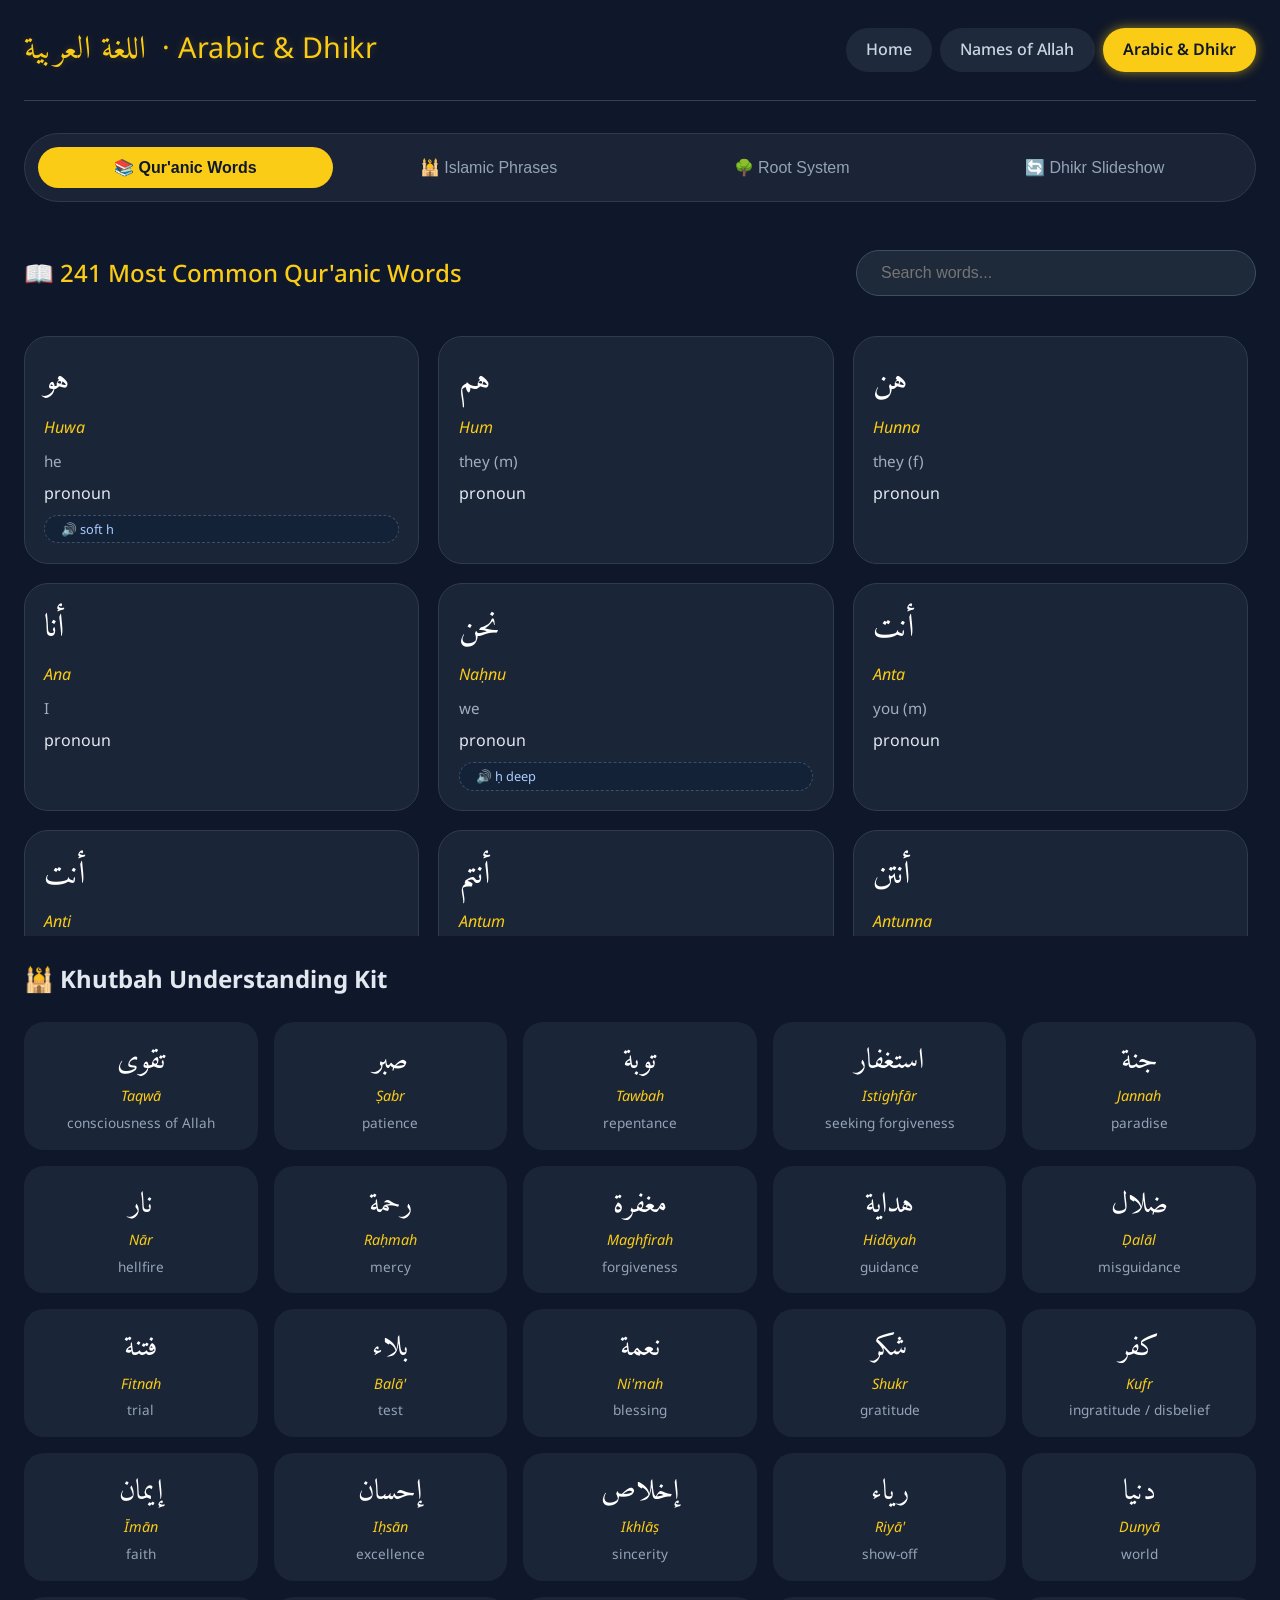
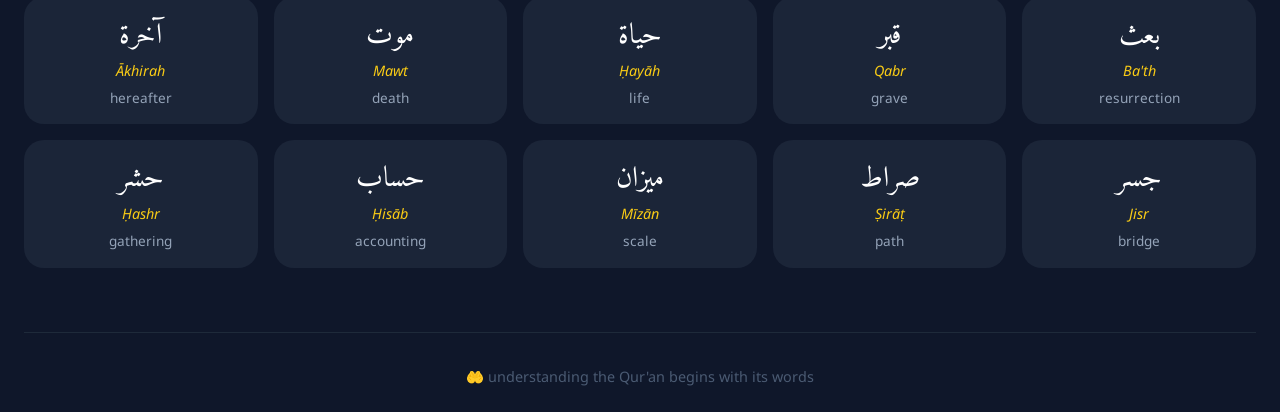
==== arabic.html @ 77f6571b "first commit" ====
<!DOCTYPE html>
<html lang="en">
<head>
  <meta charset="UTF-8">
  <meta name="viewport" content="width=device-width, initial-scale=1.0">
  <title>Samkran Ilm · Arabic & Dhikr</title>
  <link rel="stylesheet" href="css/style.css">
  <link rel="preconnect" href="https://fonts.googleapis.com">
  <link rel="preconnect" href="https://fonts.gstatic.com" crossorigin>
  <link href="https://fonts.googleapis.com/css2?family=Amiri:wght@400;700&family=Noto+Sans:ital,wght@0,400;0,600;1,400&display=swap" rel="stylesheet">
</head>
<body>
  <div class="container">
    <header class="header">
      <div class="logo">
        <h1><span class="arabic-logo">اللغة العربية</span> · Arabic & Dhikr</h1>
      </div>
      <nav class="nav">
        <a href="index.html">Home</a>
        <a href="names.html">Names of Allah</a>
        <a href="arabic.html" class="active">Arabic & Dhikr</a>
      </nav>
    </header>

    <main>
      <!-- Tabs for different sections -->
      <div class="tabs-container">
        <button class="tab-btn active" data-tab="words">📚 Qur'anic Words</button>
        <button class="tab-btn" data-tab="phrases">🕌 Islamic Phrases</button>
        <button class="tab-btn" data-tab="roots">🌳 Root System</button>
        <button class="tab-btn" data-tab="dhikr">🔄 Dhikr Slideshow</button>
      </div>

      <!-- Words Tab -->
      <div id="words-tab" class="tab-content active">
        <div class="section-header">
          <h2>📖 <span id="wordCount">300+</span> Most Common Qur'anic Words</h2>
          <input type="text" id="wordSearch" class="search-box" placeholder="Search words...">
        </div>
        
        <div class="words-grid" id="wordsGridContainer">
          <!-- Dynamically filled from arabicData.js -->
          <div class="loading-message">Loading words...</div>
        </div>
      </div>

      <!-- Phrases Tab -->
      <div id="phrases-tab" class="tab-content hidden">
        <div class="section-header">
          <h2>🕌 <span id="phraseCount">200+</span> Essential Islamic Phrases</h2>
          <input type="text" id="phraseSearch" class="search-box" placeholder="Search phrases...">
        </div>
        
        <div class="phrases-list" id="phrasesListContainer">
          <!-- Dynamically filled from arabicData.js -->
          <div class="loading-message">Loading phrases...</div>
        </div>
      </div>

      <!-- Roots Tab -->
      <div id="roots-tab" class="tab-content hidden">
        <h2>🌳 Understanding Arabic Roots</h2>
        
        <div class="roots-grid" id="rootsGrid">
          <!-- Static root examples since we removed roots from data -->
          <div class="root-card">
            <div class="root-letters">ك-ت-ب</div>
            <div class="root-meaning">Writing</div>
            <ul class="root-words">
              <li>كتب <span>he wrote</span></li>
              <li>كتاب <span>book</span></li>
              <li>كاتب <span>writer</span></li>
              <li>مكتبة <span>library</span></li>
            </ul>
          </div>
          <div class="root-card">
            <div class="root-letters">ق-و-ل</div>
            <div class="root-meaning">Saying</div>
            <ul class="root-words">
              <li>قال <span>he said</span></li>
              <li>قول <span>speech</span></li>
              <li>قائل <span>speaker</span></li>
              <li>مقالة <span>article</span></li>
            </ul>
          </div>
          <div class="root-card">
            <div class="root-letters">ع-ل-م</div>
            <div class="root-meaning">Knowledge</div>
            <ul class="root-words">
              <li>علم <span>knowledge</span></li>
              <li>عالم <span>scholar</span></li>
              <li>تعلم <span>learning</span></li>
              <li>معلوم <span>known</span></li>
            </ul>
          </div>
          <div class="root-card">
            <div class="root-letters">ر-ح-م</div>
            <div class="root-meaning">Mercy</div>
            <ul class="root-words">
              <li>رحمة <span>mercy</span></li>
              <li>رحمن <span>Most Gracious</span></li>
              <li>رحيم <span>Most Merciful</span></li>
              <li>مرحوم <span>blessed with mercy</span></li>
            </ul>
          </div>
        </div>
        
        <div class="info-box">
          <h3>How Roots Work</h3>
          <p>Most Arabic words derive from a 3-letter root. This root gives the core meaning, and different patterns create related words.</p>
        </div>
      </div>

      <!-- Dhikr Slideshow Tab -->
      <div id="dhikr-tab" class="tab-content hidden">
        <div class="slideshow-container">
          <div class="slideshow-arabic" id="slideshowArabic">سُبْحَانَ اللَّهِ</div>
          <div class="slideshow-translit" id="slideshowTranslit">SubḥānAllāh</div>
          <div class="slideshow-meaning" id="slideshowMeaning">Glory be to Allah</div>
          <div class="slideshow-count" id="slideshowCount">Recommended: 33 times</div>
          
          <div class="slideshow-nav">
            <button class="nav-btn" id="slideshowPrev">← Previous</button>
            <button class="nav-btn" id="slideshowNext">Next →</button>
          </div>
          
          <div class="timer-note">Auto-updates every 5 minutes</div>
        </div>
        
        <!-- Dedicated Tasbih Counter -->
        <div class="counter-card">
          <h3>📿 Tasbih for Current Dhikr</h3>
          <div class="current-dhikr" id="currentDhikrName">SubḥānAllāh</div>
          <div class="counter-large">
            <button class="counter-large-btn" id="slideshowCounterPlus">+</button>
            <span class="counter-large-value" id="slideshowCounterValue">0</span>
            <button class="counter-large-btn" id="slideshowCounterReset">↺</button>
          </div>
          <div class="counter-presets">
            <button class="preset-btn" id="setTarget33">33</button>
            <button class="preset-btn" id="setTarget100">100</button>
          </div>
        </div>
      </div>

      <!-- Khutbah Words Section -->
      <section class="khutbah-section">
        <h2>🕌 Khutbah Understanding Kit</h2>
        <div class="khutbah-grid" id="khutbahGrid">
          <!-- Filled with khutbah-specific vocabulary -->
          <div class="loading-message">Loading khutbah words...</div>
        </div>
      </section>
    </main>

    <footer class="footer">
      <p>🤲 understanding the Qur'an begins with its words</p>
    </footer>
  </div>

  <script src="js/arabicData.js"></script>
  <script src="js/main.js"></script>
</body>
</html>
---- css/style.css ----
/* ===== SAMKRAN ILM · MAIN STYLESHEET ===== */
/* Dark navy · Gold accent · Academic transliteration */

* {
  margin: 0;
  padding: 0;
  box-sizing: border-box;
}

body {
  background-color: #0f172a; /* deep navy */
  color: #e2e8f0;
  font-family: 'Noto Sans', -apple-system, BlinkMacSystemFont, 'Segoe UI', sans-serif;
  line-height: 1.6;
  min-height: 100vh;
}

.container {
  max-width: 1400px;
  margin: 0 auto;
  padding: 1.5rem;
}

/* ===== HEADER & NAVIGATION ===== */
.header {
  display: flex;
  justify-content: space-between;
  align-items: center;
  flex-wrap: wrap;
  padding-bottom: 1.5rem;
  margin-bottom: 2rem;
  border-bottom: 1px solid #334155;
}

.logo h1 {
  font-size: 1.8rem;
  font-weight: 400;
  color: #facc15; /* gold */
  text-shadow: 0 0 8px rgba(250, 204, 21, 0.2);
  letter-spacing: 0.5px;
}

.arabic-logo {
  font-family: 'Amiri', serif;
  font-size: 2rem;
  margin-right: 0.5rem;
}

.nav {
  display: flex;
  gap: 0.5rem;
  flex-wrap: wrap;
}

.nav a {
  color: #cbd5e1;
  text-decoration: none;
  padding: 0.5rem 1.2rem;
  border-radius: 40px;
  background-color: #1e293b;
  border: 1px solid transparent;
  transition: all 0.2s ease;
  font-weight: 500;
}

.nav a:hover {
  border-color: #facc1540;
  color: #facc15;
  background-color: #2d3a4f;
}

.nav a.active {
  background-color: #facc15;
  color: #0f172a;
  font-weight: 600;
  box-shadow: 0 0 12px #facc1590;
}

/* ===== CARDS & GRIDS ===== */
.dashboard {
  display: grid;
  grid-template-columns: repeat(auto-fit, minmax(320px, 1fr));
  gap: 2rem;
  margin-bottom: 2.5rem;
}

.card {
  background: #1a2436;
  border-radius: 32px;
  padding: 1.8rem 1.5rem;
  border: 1px solid #2d3a4f;
  box-shadow: 0 20px 30px -10px rgba(0, 0, 0, 0.7);
  transition: transform 0.2s, border-color 0.2s;
}

.card:hover {
  border-color: #facc1550;
  transform: translateY(-4px);
}

.card-header {
  display: flex;
  align-items: center;
  gap: 0.8rem;
  margin-bottom: 1.5rem;
  border-left: 4px solid #facc15;
  padding-left: 1rem;
}

.card-header h2 {
  font-size: 1.3rem;
  font-weight: 500;
  color: #facc15;
}

.card-icon {
  font-size: 1.8rem;
}

.card-body {
  display: flex;
  flex-direction: column;
  gap: 1rem;
}

/* ===== TYPOGRAPHY ===== */
.arabic-large {
  font-family: 'Amiri', 'Traditional Arabic', serif;
  font-size: 2.8rem;
  color: #ffffff;
  line-height: 1.3;
  text-align: center;
  margin-bottom: 0.3rem;
}

.transliteration {
  font-size: 1.3rem;
  color: #facc15;
  font-style: italic;
  font-weight: 300;
  text-align: center;
  letter-spacing: 0.5px;
  border-bottom: 1px dashed #334155;
  padding-bottom: 0.8rem;
}

.meaning {
  font-size: 1.1rem;
  color: #a0afc0;
  text-align: center;
  font-weight: 400;
}

.reflection-box {
  background: #0f172a80;
  border-radius: 24px;
  padding: 1rem;
  font-size: 0.95rem;
  color: #b1c3d9;
  border-left: 3px solid #facc1560;
  margin: 0.5rem 0;
}

.dua-box {
  background: #2b3448;
  padding: 0.8rem 1rem;
  border-radius: 60px;
  font-size: 1rem;
  color: #f1e5b0;
  text-align: center;
}

.dua-label {
  color: #facc15;
  font-weight: 600;
  margin-right: 0.5rem;
}

.evidence-badge {
  background: #facc1520;
  color: #facc15;
  padding: 0.3rem 1rem;
  border-radius: 40px;
  font-size: 0.85rem;
  display: inline-block;
  align-self: flex-start;
  border: 1px solid #facc1550;
}

.badge {
  background: #facc1520;
  color: #facc15;
  padding: 0.2rem 0.8rem;
  border-radius: 30px;
  font-size: 0.85rem;
  border: 1px solid #facc1550;
  white-space: nowrap;
}

.badge.large {
  font-size: 1rem;
  padding: 0.4rem 1.2rem;
}

/* ===== COUNTERS ===== */
.dhikr-item {
  background: #1e2a3a;
  border-radius: 60px;
  padding: 1rem 1.2rem;
  margin-bottom: 1rem;
}

.dhikr-text {
  font-family: 'Amiri', serif;
  font-size: 1.5rem;
  display: block;
  margin-bottom: 0.3rem;
}

.dhikr-translit {
  font-size: 0.9rem;
  color: #94a3b8;
  font-style: italic;
  display: block;
  margin-bottom: 0.8rem;
}

.counter-controls {
  display: flex;
  align-items: center;
  justify-content: space-between;
  gap: 0.5rem;
}

.counter-btn {
  background: #facc15;
  border: none;
  color: #0f172a;
  font-weight: bold;
  padding: 0.4rem 1rem;
  border-radius: 30px;
  cursor: pointer;
  transition: 0.15s;
  font-size: 0.9rem;
}

.counter-btn:hover {
  background: #ffd966;
  transform: scale(1.02);
}

.counter-value {
  font-size: 1.5rem;
  font-weight: 600;
  color: white;
  min-width: 3rem;
  text-align: center;
}

.reset-btn {
  background: transparent;
  border: 1px solid #facc1540;
  color: #cbd5e1;
  padding: 0.3rem 1rem;
  border-radius: 30px;
  cursor: pointer;
  transition: 0.1s;
}

.reset-btn:hover {
  background: #facc1510;
  border-color: #facc15;
}

.btn-secondary {
  background: transparent;
  border: 1px solid #facc15;
  color: #facc15;
  padding: 0.6rem 1.5rem;
  border-radius: 40px;
  cursor: pointer;
  font-size: 0.95rem;
  margin-top: 0.5rem;
  width: 100%;
  transition: 0.15s;
}

.btn-secondary:hover {
  background: #facc1510;
}

/* ===== STATS ROW ===== */
.stats-row {
  display: grid;
  grid-template-columns: repeat(auto-fit, minmax(150px, 1fr));
  gap: 1.5rem;
  margin: 2rem 0;
}

.stat-card {
  background: #1a2436;
  border-radius: 40px;
  padding: 1.5rem;
  text-align: center;
  border: 1px solid #2d3a4f;
}

.stat-value {
  font-size: 2.5rem;
  font-weight: 600;
  color: #facc15;
  display: block;
  line-height: 1.2;
}

.stat-label {
  font-size: 0.95rem;
  color: #94a3b8;
}

/* ===== NAMES GRID ===== */
.names-grid {
  display: grid;
  grid-template-columns: repeat(auto-fill, minmax(280px, 1fr));
  gap: 1.8rem;
  margin: 2rem 0;
}

.name-card {
  background: #1a2436;
  border-radius: 32px;
  padding: 1.8rem 1.2rem;
  border: 1px solid #2d3a4f;
  cursor: pointer;
  transition: all 0.2s;
  display: flex;
  flex-direction: column;
  gap: 0.8rem;
}

.name-card:hover {
  border-color: #facc15;
  transform: translateY(-5px);
  box-shadow: 0 20px 25px -10px #000000cc;
}

.name-card .arabic-name {
  font-family: 'Amiri', serif;
  font-size: 2.2rem;
  color: white;
  text-align: center;
}

.name-card .transliteration {
  font-size: 1.1rem;
  border-bottom: none;
  padding-bottom: 0;
}

.name-card .meaning {
  font-size: 0.95rem;
}

/* ===== DETAIL VIEW ===== */
.hidden {
  display: none !important;
}

.btn-back {
  background: #1e2a3a;
  border: 1px solid #facc1540;
  color: white;
  padding: 0.6rem 1.8rem;
  border-radius: 40px;
  cursor: pointer;
  margin-bottom: 1.5rem;
  font-size: 1rem;
}

.btn-back:hover {
  background: #2a3a50;
  border-color: #facc15;
}

.detail-card {
  background: #1a2436;
  border-radius: 40px;
  padding: 2.5rem;
  border: 1px solid #2d3a4f;
}

.detail-header {
  text-align: center;
  margin-bottom: 2rem;
  border-bottom: 1px solid #334155;
  padding-bottom: 1.5rem;
}

.name-arabic-large {
  font-family: 'Amiri', serif;
  font-size: 4.5rem;
  color: #facc15;
  line-height: 1.3;
}

.name-translit-large {
  font-size: 2rem;
  color: #e2e8f0;
  font-style: italic;
}

.detail-row {
  display: flex;
  flex-wrap: wrap;
  border-bottom: 1px dashed #334155;
  padding: 1rem 0;
}

.detail-label {
  flex: 0 0 140px;
  color: #94a3b8;
  font-weight: 500;
}

.detail-value {
  flex: 1;
  color: white;
}

.personal-note-section {
  margin-top: 2rem;
  padding-top: 1rem;
}

.personal-note {
  width: 100%;
  background: #1e2a3a;
  border: 1px solid #3d4e66;
  border-radius: 28px;
  padding: 1.2rem;
  color: white;
  font-family: inherit;
  margin-top: 0.5rem;
  resize: vertical;
}

/* ===== WORDS GRID ===== */
.words-grid {
  display: grid;
  grid-template-columns: repeat(auto-fill, minmax(300px, 1fr));
  gap: 1.2rem;
  max-height: 600px;
  overflow-y: auto;
  padding-right: 0.5rem;
  margin: 1.5rem 0;
}

.word-card {
  background: #1b2538;
  border-radius: 24px;
  padding: 1.2rem;
  border: 1px solid #2e3b50;
  display: flex;
  flex-direction: column;
  gap: 0.5rem;
}

.word-arabic {
  font-family: 'Amiri', serif;
  font-size: 2rem;
  color: white;
}

.word-translit {
  color: #facc15;
  font-style: italic;
  font-size: 1rem;
}

.word-meaning {
  color: #a0afc0;
  font-size: 0.95rem;
}

.word-root {
  font-size: 0.85rem;
  color: #64748b;
  background: #0f172a;
  padding: 0.2rem 0.8rem;
  border-radius: 20px;
  display: inline-block;
  align-self: flex-start;
}

.tajweed-note {
  font-size: 0.8rem;
  background: #132237;
  padding: 0.2rem 1rem;
  border-radius: 30px;
  color: #aaccff;
  border: 1px dashed #3b4e6b;
  cursor: help;
}

/* ===== TABS ===== */
.tabs-container {
  display: flex;
  flex-wrap: wrap;
  gap: 0.5rem;
  margin: 2rem 0;
  background: #1a2436;
  padding: 0.8rem;
  border-radius: 60px;
  border: 1px solid #2d3a4f;
}

.tab-btn {
  background: transparent;
  border: none;
  color: #94a3b8;
  padding: 0.7rem 1.5rem;
  border-radius: 40px;
  cursor: pointer;
  font-size: 1rem;
  transition: all 0.2s;
  flex: 1;
  min-width: 120px;
}

.tab-btn:hover {
  background: #2d3a4f;
  color: white;
}

.tab-btn.active {
  background: #facc15;
  color: #0f172a;
  font-weight: 600;
}

.tab-content {
  display: block;
}

.tab-content.hidden {
  display: none;
}

/* ===== SEARCH BOX ===== */
.search-box {
  background: #1e2a3a;
  border: 1px solid #3d4e66;
  border-radius: 60px;
  padding: 0.8rem 1.5rem;
  color: white;
  font-size: 1rem;
  width: 100%;
  max-width: 400px;
  margin: 1rem 0;
}

.search-box:focus {
  outline: none;
  border-color: #facc15;
}

/* ===== PHRASES LIST ===== */
.phrases-list {
  max-height: 600px;
  overflow-y: auto;
  padding-right: 0.5rem;
}

.phrase-item {
  background: #1b2538;
  border-radius: 28px;
  padding: 1.2rem;
  margin-bottom: 0.8rem;
  border: 1px solid #2e3b50;
}

.phrase-arabic {
  font-family: 'Amiri', serif;
  font-size: 1.8rem;
  color: white;
  margin-right: 1rem;
}

.phrase-translit {
  color: #facc15;
  font-style: italic;
  font-size: 1rem;
}

.phrase-meaning {
  color: #a0afc0;
  margin: 0.5rem 0;
}

.phrase-usage {
  font-size: 0.85rem;
  color: #64748b;
  background: #0f172a;
  padding: 0.2rem 0.8rem;
  border-radius: 20px;
  display: inline-block;
}

/* ===== SLIDESHOW ===== */
.slideshow-container {
  background: #111e2e;
  border-radius: 48px;
  padding: 2.5rem 2rem;
  text-align: center;
  margin: 2rem 0;
  border: 1px solid #facc1520;
}

.slideshow-arabic {
  font-family: 'Amiri', serif;
  font-size: 3.5rem;
  color: #facc15;
  line-height: 1.4;
  margin-bottom: 0.5rem;
}

.slideshow-translit {
  font-size: 1.8rem;
  color: #e2e8f0;
  font-style: italic;
  margin-bottom: 1rem;
}

.slideshow-meaning {
  font-size: 1.3rem;
  color: #94a3b8;
  margin-bottom: 1.5rem;
}

.slideshow-count {
  background: #facc1520;
  color: #facc15;
  padding: 0.5rem 2rem;
  border-radius: 60px;
  display: inline-block;
  font-size: 1.2rem;
  border: 1px solid #facc1540;
  margin-bottom: 1.5rem;
}

.slideshow-nav {
  display: flex;
  justify-content: center;
  gap: 1rem;
  margin: 1.5rem 0;
}

.nav-btn {
  background: #1e2a3a;
  border: 1px solid #facc1540;
  color: white;
  padding: 0.6rem 2rem;
  border-radius: 40px;
  font-size: 1rem;
  cursor: pointer;
  transition: 0.1s;
}

.nav-btn:hover {
  background: #2a3a50;
  border-color: #facc15;
}

.timer-note {
  color: #64748b;
  font-size: 0.9rem;
}

.counter-card {
  background: #1a2436;
  border-radius: 40px;
  padding: 2rem;
  margin: 2rem 0;
  text-align: center;
  border: 1px solid #2d3a4f;
}

.current-dhikr {
  font-size: 2rem;
  color: #facc15;
  margin-bottom: 1rem;
}

.counter-large {
  display: flex;
  align-items: center;
  justify-content: center;
  gap: 2rem;
  margin: 1.5rem 0;
}

.counter-large-btn {
  background: #facc15;
  border: none;
  color: #0f172a;
  font-size: 2rem;
  width: 60px;
  height: 60px;
  border-radius: 50%;
  cursor: pointer;
  font-weight: bold;
}

.counter-large-value {
  font-size: 3rem;
  font-weight: 600;
  color: white;
  min-width: 80px;
}

.counter-presets {
  display: flex;
  gap: 1rem;
  justify-content: center;
}

.preset-btn {
  background: transparent;
  border: 1px solid #facc1540;
  color: #cbd5e1;
  padding: 0.5rem 1.5rem;
  border-radius: 30px;
  cursor: pointer;
}

.preset-btn:hover {
  border-color: #facc15;
  color: white;
}

/* ===== ROOTS & KHUTBAH ===== */
.roots-grid {
  display: grid;
  grid-template-columns: repeat(auto-fit, minmax(250px, 1fr));
  gap: 1.5rem;
  margin: 2rem 0;
}

.root-card {
  background: #1a2436;
  border-radius: 28px;
  padding: 1.5rem;
  border: 1px solid #2d3a4f;
}

.root-letters {
  font-family: 'Amiri', serif;
  font-size: 2.5rem;
  color: #facc15;
  margin-bottom: 0.5rem;
}

.root-meaning {
  color: white;
  font-weight: 500;
  margin-bottom: 1rem;
}

.root-words {
  list-style: none;
}

.root-words li {
  padding: 0.3rem 0;
  border-bottom: 1px dashed #334155;
  display: flex;
  justify-content: space-between;
}

.khutbah-grid {
  display: grid;
  grid-template-columns: repeat(auto-fill, minmax(200px, 1fr));
  gap: 1rem;
  margin: 1.5rem 0;
}

.khutbah-item {
  background: #1b2538;
  border-radius: 20px;
  padding: 1rem;
  text-align: center;
}

.khutbah-arabic {
  font-family: 'Amiri', serif;
  font-size: 1.8rem;
  color: white;
}

.khutbah-translit {
  color: #facc15;
  font-style: italic;
  font-size: 0.9rem;
}

.khutbah-meaning {
  color: #94a3b8;
  font-size: 0.85rem;
  margin-top: 0.3rem;
}

/* ===== FOOTER ===== */
.footer {
  margin-top: 4rem;
  text-align: center;
  color: #4b5b73;
  font-size: 0.9rem;
  border-top: 1px solid #1e2a3a;
  padding-top: 2rem;
}

/* ===== UTILITY CLASSES ===== */
.section-header {
  display: flex;
  justify-content: space-between;
  align-items: center;
  flex-wrap: wrap;
  margin: 1.5rem 0;
}

.section-header h2 {
  color: #facc15;
  font-weight: 500;
}

.info-box {
  background: #1a2436;
  border-radius: 28px;
  padding: 1.5rem;
  margin: 1.5rem 0;
  border-left: 4px solid #facc15;
}

/* ===== SCROLLBAR STYLING ===== */
::-webkit-scrollbar {
  width: 8px;
}

::-webkit-scrollbar-track {
  background: #1a2436;
  border-radius: 10px;
}

::-webkit-scrollbar-thumb {
  background: #3d4e66;
  border-radius: 10px;
}

::-webkit-scrollbar-thumb:hover {
  background: #facc1540;
}
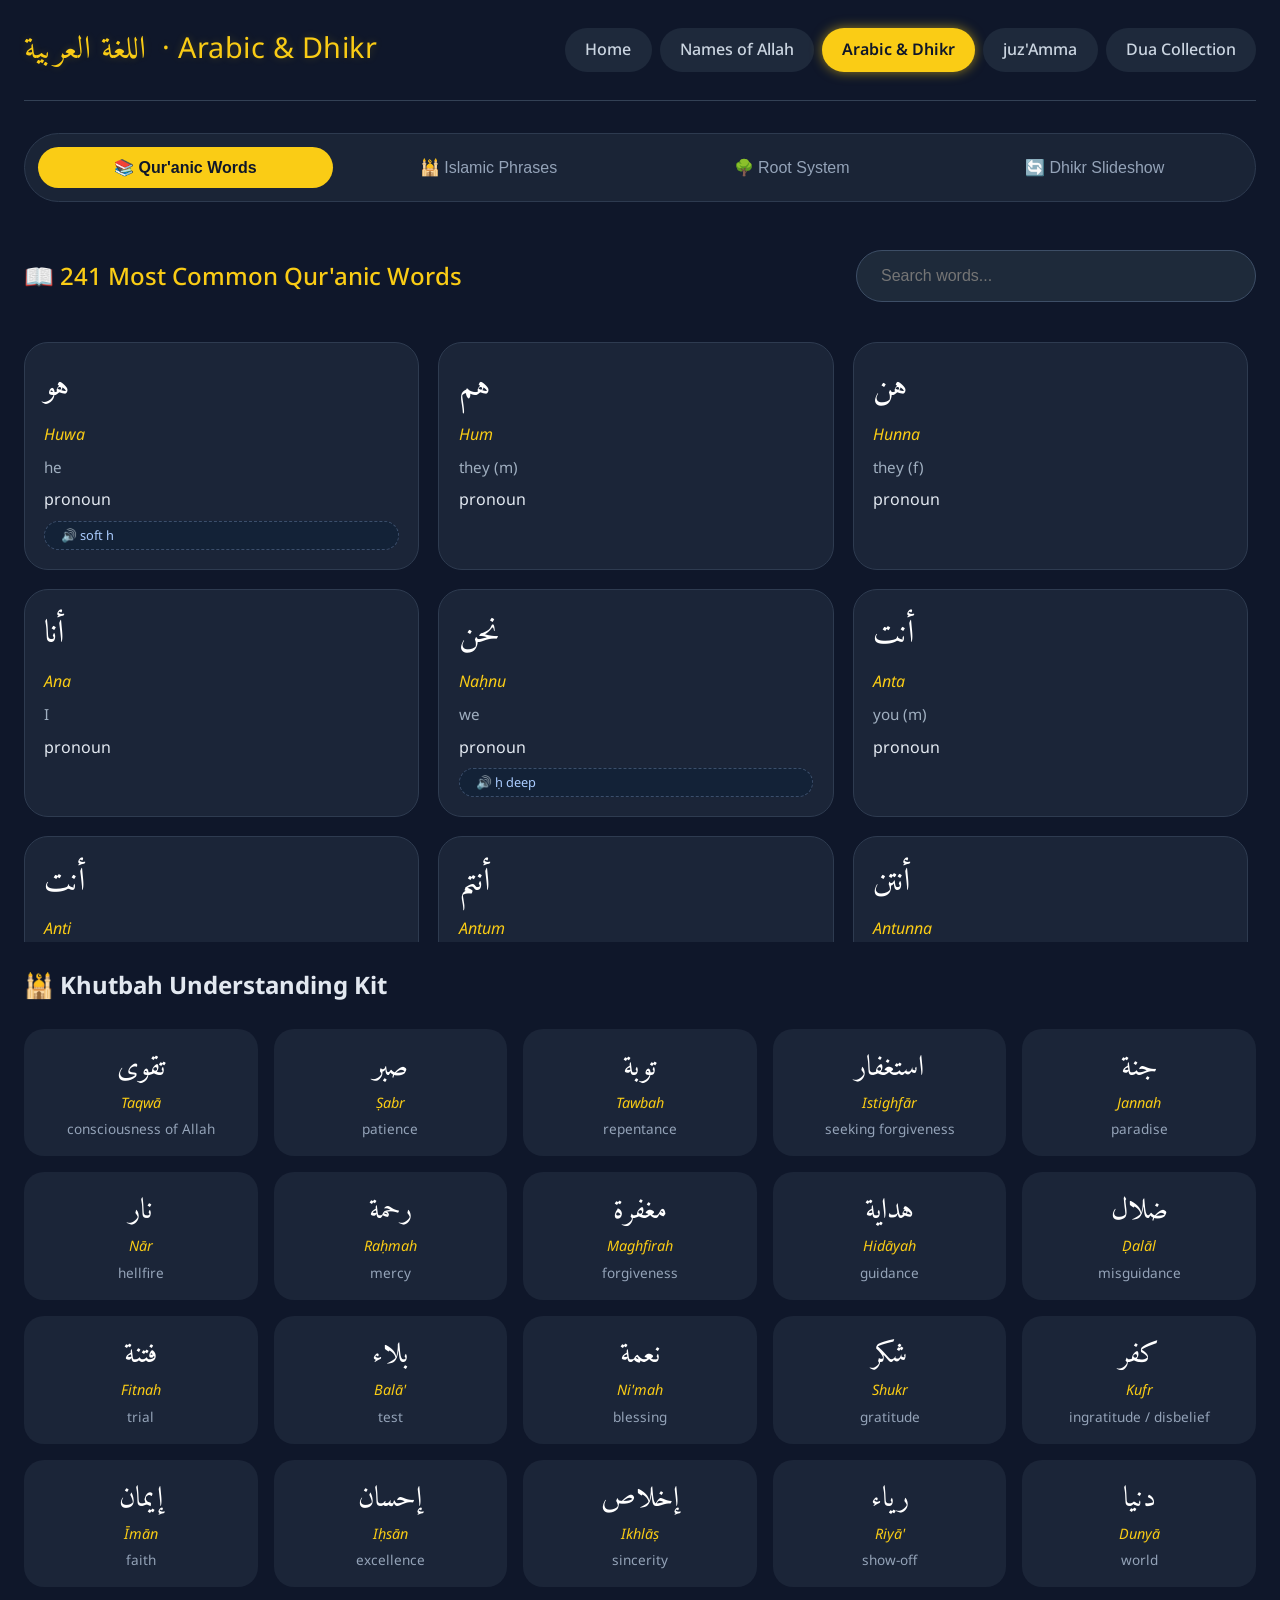
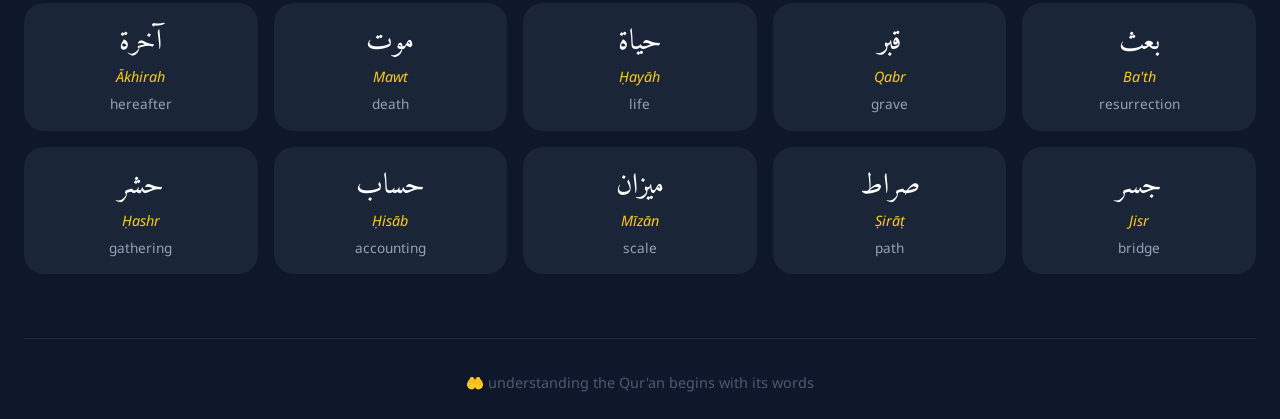
==== commit 354fbaaf: "Added Dua tab" ====
--- a/arabic.html
+++ b/arabic.html
@@ -19,6 +19,8 @@
         <a href="index.html">Home</a>
         <a href="names.html">Names of Allah</a>
         <a href="arabic.html" class="active">Arabic & Dhikr</a>
+        <a href="juzAmma.html">juz'Amma</a>
+        <a href="dua/dua.html">Dua Collection</a>
       </nav>
     </header>
 
--- a/css/style.css
+++ b/css/style.css
@@ -858,4 +858,1221 @@
 
 ::-webkit-scrollbar-thumb:hover {
   background: #facc1540;
+}
+
+
+
+
+
+
+
+
+
+
+/* ===== JUZ 'AMMA STYLES ===== */
+
+.juz-content {
+    min-height: 60vh;
+    padding: 1rem 0;
+}
+
+/* Header Styles */
+.juz-header {
+    margin-bottom: 2rem;
+}
+
+.juz-header h2 {
+    font-size: 2.2rem;
+    color: #facc15;
+    margin-bottom: 1rem;
+    font-weight: 500;
+}
+
+.progress-summary {
+    background: #1a2436;
+    border-radius: 60px;
+    padding: 1.5rem;
+    margin-bottom: 2rem;
+    border: 1px solid #2d3a4f;
+}
+
+.summary-stats {
+    display: flex;
+    justify-content: space-between;
+    margin-bottom: 1rem;
+    color: #e2e8f0;
+}
+
+.stat {
+    font-size: 1.1rem;
+}
+
+.overall-progress-bar {
+    height: 8px;
+    background: #2d3a4f;
+    border-radius: 10px;
+    overflow: hidden;
+}
+
+.progress-fill {
+    height: 100%;
+    background: linear-gradient(90deg, #facc15, #4ade80);
+    transition: width 0.3s ease;
+}
+
+/* Surah Grid */
+.surah-grid {
+    display: flex;
+    flex-direction: column;
+    gap: 1rem;
+}
+
+.surah-card {
+    background: #1a2436;
+    border-radius: 24px;
+    padding: 1.2rem 1.5rem;
+    border: 1px solid #2d3a4f;
+    display: flex;
+    align-items: center;
+    gap: 1.5rem;
+    position: relative;
+    transition: all 0.2s ease;
+    cursor: pointer;
+}
+
+.surah-card:hover {
+    border-color: #facc15;
+    transform: translateX(8px);
+    box-shadow: 0 4px 12px rgba(250, 204, 21, 0.1);
+}
+
+.surah-card.memorized {
+    border-left: 4px solid #4ade80;
+}
+
+.surah-number {
+    font-size: 1.8rem;
+    font-weight: 600;
+    color: #facc15;
+    opacity: 0.5;
+    min-width: 50px;
+    text-align: center;
+}
+
+.surah-info {
+    flex: 1;
+}
+
+.surah-arabic {
+    font-family: 'Amiri', serif;
+    font-size: 1.8rem;
+    color: white;
+    line-height: 1.4;
+}
+
+.surah-english {
+    font-size: 1.2rem;
+    color: #e2e8f0;
+    margin-bottom: 0.3rem;
+}
+
+.surah-ayahs {
+    font-size: 0.9rem;
+    color: #94a3b8;
+}
+
+.surah-progress {
+    width: 100px;
+    height: 4px;
+    background: #2d3a4f;
+    border-radius: 4px;
+    overflow: hidden;
+}
+
+.surah-progress .progress-bar {
+    height: 100%;
+    background: #4ade80;
+    transition: width 0.3s ease;
+}
+
+.memorized-badge {
+    position: absolute;
+    top: -8px;
+    right: 20px;
+    background: #4ade80;
+    color: #0f172a;
+    padding: 0.2rem 1rem;
+    border-radius: 30px;
+    font-size: 0.8rem;
+    font-weight: 600;
+}
+
+.play-btn-small {
+    background: #facc15;
+    border: none;
+    color: #0f172a;
+    width: 40px;
+    height: 40px;
+    border-radius: 50%;
+    font-size: 1.2rem;
+    cursor: pointer;
+    transition: all 0.2s;
+    display: flex;
+    align-items: center;
+    justify-content: center;
+}
+
+.play-btn-small:hover {
+    transform: scale(1.1);
+    box-shadow: 0 0 20px #facc15;
+}
+
+/* Surah View */
+.surah-view {
+    animation: fadeIn 0.3s ease;
+}
+
+@keyframes fadeIn {
+    from { opacity: 0; transform: translateY(10px); }
+    to { opacity: 1; transform: translateY(0); }
+}
+
+.back-btn {
+    background: #1e2a3a;
+    border: 1px solid #facc1540;
+    color: white;
+    padding: 0.6rem 1.5rem;
+    border-radius: 40px;
+    cursor: pointer;
+    margin-bottom: 2rem;
+    font-size: 1rem;
+    transition: all 0.2s;
+}
+
+.back-btn:hover {
+    background: #2a3a50;
+    border-color: #facc15;
+}
+
+.surah-header {
+    text-align: center;
+    margin-bottom: 2rem;
+    padding: 2rem;
+    background: #1a2436;
+    border-radius: 40px;
+    border: 1px solid #2d3a4f;
+}
+
+.surah-arabic-large {
+    font-family: 'Amiri', serif;
+    font-size: 3.5rem;
+    color: #facc15;
+    margin-bottom: 0.5rem;
+}
+
+.surah-english-large {
+    font-size: 1.8rem;
+    color: #e2e8f0;
+    margin-bottom: 0.5rem;
+}
+
+.surah-meta {
+    color: #94a3b8;
+    font-size: 1rem;
+}
+
+/* Audio Player */
+.audio-player {
+    background: #1a2436;
+    border-radius: 60px;
+    padding: 1.5rem;
+    margin-bottom: 2rem;
+    border: 1px solid #2d3a4f;
+}
+
+.player-controls {
+    display: flex;
+    gap: 1rem;
+    justify-content: center;
+    flex-wrap: wrap;
+    margin-bottom: 1rem;
+}
+
+.control-btn {
+    background: #2d3a4f;
+    border: none;
+    color: white;
+    padding: 0.6rem 1.5rem;
+    border-radius: 40px;
+    cursor: pointer;
+    font-size: 1rem;
+    transition: all 0.2s;
+    min-width: 100px;
+}
+
+.control-btn:hover {
+    background: #facc15;
+    color: #0f172a;
+}
+
+.speed-control {
+    display: flex;
+    align-items: center;
+    gap: 0.5rem;
+}
+
+.speed-control select {
+    background: #2d3a4f;
+    border: 1px solid #facc1540;
+    color: white;
+    padding: 0.5rem 1rem;
+    border-radius: 30px;
+    cursor: pointer;
+}
+
+.progress-container {
+    position: relative;
+    height: 10px;
+    background: #2d3a4f;
+    border-radius: 10px;
+    overflow: hidden;
+}
+
+.progress-container .progress-bar {
+    position: absolute;
+    top: 0;
+    left: 0;
+    height: 100%;
+    background: linear-gradient(90deg, #facc15, #4ade80);
+    pointer-events: none;
+}
+
+.seek-slider {
+    position: absolute;
+    top: 0;
+    left: 0;
+    width: 100%;
+    height: 100%;
+    opacity: 0;
+    cursor: pointer;
+    z-index: 2;
+}
+
+.seek-slider:hover {
+    opacity: 0.3;
+}
+
+/* View Controls */
+.view-controls {
+    display: flex;
+    gap: 0.5rem;
+    justify-content: center;
+    margin-bottom: 2rem;
+    flex-wrap: wrap;
+}
+
+.view-btn {
+    background: transparent;
+    border: 1px solid #2d3a4f;
+    color: #94a3b8;
+    padding: 0.6rem 1.2rem;
+    border-radius: 40px;
+    cursor: pointer;
+    transition: all 0.2s;
+    font-size: 0.95rem;
+}
+
+.view-btn:hover {
+    border-color: #facc15;
+    color: white;
+}
+
+.view-btn.active {
+    background: #facc15;
+    color: #0f172a;
+    border-color: #facc15;
+    font-weight: 600;
+}
+
+/* Ayah Container */
+.ayah-container {
+    background: #1a2436;
+    border-radius: 40px;
+    padding: 2rem;
+    border: 1px solid #2d3a4f;
+    max-height: 500px;
+    overflow-y: auto;
+}
+
+.ayah {
+    padding: 1rem;
+    border-bottom: 1px solid #2d3a4f;
+    transition: all 0.2s;
+    font-size: 1.2rem;
+    line-height: 1.8;
+}
+
+.ayah:last-child {
+    border-bottom: none;
+}
+
+.ayah:hover {
+    background: #2d3a4f;
+}
+
+.ayah.active-ayah {
+    background: #facc1510;
+    border-left: 4px solid #facc15;
+}
+
+.ayah-number {
+    color: #facc15;
+    font-weight: 600;
+    margin-right: 1rem;
+}
+
+.ayah-arabic {
+    font-family: 'Amiri', serif;
+    font-size: 1.5rem;
+    color: white;
+}
+
+.ayah-swahili {
+    color: #e2e8f0;
+    font-style: italic;
+}
+
+/* Memorization Mode */
+.ayah-container.memorization-mode .ayah:not(.active-ayah) .ayah-arabic,
+.ayah-container.memorization-mode .ayah:not(.active-ayah) .ayah-swahili,
+.ayah-container.memorization-mode .ayah:not(.active-ayah) .ayah-translit {
+    filter: blur(5px);
+    user-select: none;
+}
+
+.ayah-container.memorization-mode .ayah.active-ayah {
+    background: #facc1530;
+}
+
+/* Scrollbar */
+.ayah-container::-webkit-scrollbar {
+    width: 8px;
+}
+
+.ayah-container::-webkit-scrollbar-track {
+    background: #1a2436;
+    border-radius: 10px;
+}
+
+.ayah-container::-webkit-scrollbar-thumb {
+    background: #3d4e66;
+    border-radius: 10px;
+}
+
+.ayah-container::-webkit-scrollbar-thumb:hover {
+    background: #facc1540;
+}
+
+/* Loading State */
+.loading {
+    text-align: center;
+    padding: 3rem;
+    color: #94a3b8;
+    font-size: 1.2rem;
+}
+
+/* Error Message */
+.error-message {
+    text-align: center;
+    padding: 2rem;
+    background: #1a2436;
+    border-radius: 40px;
+    color: #ef4444;
+    border: 1px solid #ef4444;
+}
+
+/* Responsive Design */
+@media (max-width: 768px) {
+    .surah-card {
+        flex-wrap: wrap;
+        padding: 1rem;
+    }
+    
+    .surah-number {
+        font-size: 1.5rem;
+        min-width: 40px;
+    }
+    
+    .surah-arabic {
+        font-size: 1.5rem;
+    }
+    
+    .surah-english {
+        font-size: 1rem;
+    }
+    
+    .surah-arabic-large {
+        font-size: 2.5rem;
+    }
+    
+    .surah-english-large {
+        font-size: 1.4rem;
+    }
+    
+    .player-controls {
+        flex-direction: column;
+        align-items: center;
+    }
+    
+    .control-btn {
+        width: 100%;
+    }
+}
+
+
+/* ===== AYAH STYLES ===== */
+.ayah {
+    padding: 1rem;
+    border-bottom: 1px solid #2d3a4f;
+    cursor: pointer;
+    transition: all 0.2s ease;
+    font-size: 1.2rem;
+    line-height: 2;
+    border-radius: 8px;
+    margin: 0.25rem 0;
+}
+
+.ayah:hover {
+    background: #2d3a4f;
+    transform: translateX(5px);
+}
+
+.ayah.active-ayah {
+    background: rgba(250, 204, 21, 0.15);
+    border-left: 4px solid #facc15;
+    border-radius: 0 8px 8px 0;
+}
+
+.ayah-number {
+    color: #facc15;
+    font-weight: 600;
+    margin-right: 1rem;
+    min-width: 40px;
+    display: inline-block;
+    font-size: 1rem;
+}
+
+.ayah-arabic {
+    font-family: 'Amiri', 'Traditional Arabic', serif;
+    font-size: 1.8rem;
+    color: white;
+    line-height: 2.2;
+    direction: rtl;
+    display: inline-block;
+    width: 100%;
+    text-align: right;
+}
+
+.ayah-translit {
+    color: #e2e8f0;
+    font-style: italic;
+    font-size: 1.2rem;
+    line-height: 1.8;
+}
+
+.ayah-swahili {
+    color: #94a3b8;
+    font-size: 1.1rem;
+    line-height: 1.8;
+}
+
+/* ===== MEMORIZATION MODE ===== */
+.ayah-container.memorization-mode .ayah:not(.active-ayah) .ayah-arabic,
+.ayah-container.memorization-mode .ayah:not(.active-ayah) .ayah-translit,
+.ayah-container.memorization-mode .ayah:not(.active-ayah) .ayah-swahili {
+    filter: blur(5px);
+    user-select: none;
+    opacity: 0.5;
+}
+
+.ayah-container.memorization-mode .ayah.active-ayah .ayah-arabic,
+.ayah-container.memorization-mode .ayah.active-ayah .ayah-translit,
+.ayah-container.memorization-mode .ayah.active-ayah .ayah-swahili {
+    filter: none;
+    opacity: 1;
+    font-weight: bold;
+}
+
+/* ===== SURAH NAVIGATION ===== */
+.surah-navigation {
+    display: flex;
+    justify-content: space-between;
+    margin-top: 2rem;
+    gap: 1rem;
+    flex-wrap: wrap;
+}
+
+.surah-navigation .nav-btn {
+    background: #1e2a3a;
+    border: 1px solid #facc1540;
+    color: white;
+    padding: 0.8rem 1.5rem;
+    border-radius: 40px;
+    cursor: pointer;
+    font-size: 1rem;
+    transition: all 0.2s;
+    flex: 1;
+    min-width: 150px;
+}
+
+.surah-navigation .nav-btn:hover:not(:disabled) {
+    background: #2a3a50;
+    border-color: #facc15;
+}
+
+.surah-navigation .nav-btn:disabled {
+    opacity: 0.3;
+    cursor: not-allowed;
+}
+
+/* ===== VIEW BUTTONS ===== */
+.view-controls {
+    display: flex;
+    gap: 0.5rem;
+    justify-content: center;
+    margin: 2rem 0;
+    flex-wrap: wrap;
+}
+
+.view-btn {
+    background: transparent;
+    border: 1px solid #2d3a4f;
+    color: #94a3b8;
+    padding: 0.8rem 1.5rem;
+    border-radius: 40px;
+    cursor: pointer;
+    transition: all 0.2s;
+    font-size: 1rem;
+    font-weight: 500;
+}
+
+.view-btn:hover {
+    border-color: #facc15;
+    color: white;
+    background: #2d3a4f;
+}
+
+.view-btn.active {
+    background: #facc15;
+    color: #0f172a;
+    border-color: #facc15;
+    font-weight: 600;
+}
+
+/* ===== AUDIO PLAYER IMPROVEMENTS ===== */
+.audio-player {
+    background: #1a2436;
+    border-radius: 60px;
+    padding: 1.5rem 2rem;
+    margin-bottom: 2rem;
+    border: 1px solid #2d3a4f;
+}
+
+.player-controls {
+    display: flex;
+    gap: 1rem;
+    justify-content: center;
+    flex-wrap: wrap;
+    margin-bottom: 1.5rem;
+}
+
+.control-btn {
+    background: #2d3a4f;
+    border: none;
+    color: white;
+    padding: 0.8rem 2rem;
+    border-radius: 40px;
+    cursor: pointer;
+    font-size: 1.1rem;
+    transition: all 0.2s;
+    min-width: 120px;
+    font-weight: 500;
+}
+
+.control-btn:hover {
+    background: #facc15;
+    color: #0f172a;
+    transform: translateY(-2px);
+    box-shadow: 0 5px 15px rgba(250, 204, 21, 0.3);
+}
+
+.speed-control {
+    display: flex;
+    align-items: center;
+    gap: 0.8rem;
+    background: #2d3a4f;
+    padding: 0.5rem 1.5rem;
+    border-radius: 40px;
+}
+
+.speed-control label {
+    color: #94a3b8;
+    font-weight: 500;
+}
+
+.speed-control select {
+    background: #1a2436;
+    border: 1px solid #facc1540;
+    color: white;
+    padding: 0.5rem 1rem;
+    border-radius: 30px;
+    cursor: pointer;
+    font-size: 1rem;
+}
+
+.progress-container {
+    position: relative;
+    height: 10px;
+    background: #2d3a4f;
+    border-radius: 10px;
+    overflow: visible;
+}
+
+.progress-container .progress-bar {
+    position: absolute;
+    top: 0;
+    left: 0;
+    height: 100%;
+    background: linear-gradient(90deg, #facc15, #4ade80);
+    border-radius: 10px;
+    pointer-events: none;
+}
+
+.seek-slider {
+    position: absolute;
+    top: -5px;
+    left: 0;
+    width: 100%;
+    height: 20px;
+    opacity: 0;
+    cursor: pointer;
+    z-index: 2;
+}
+
+.seek-slider:hover {
+    opacity: 0.3;
+}
+
+/* ===== RESPONSIVE DESIGN ===== */
+@media (max-width: 768px) {
+    .ayah-arabic {
+        font-size: 1.4rem;
+    }
+    
+    .ayah-translit,
+    .ayah-swahili {
+        font-size: 1rem;
+    }
+    
+    .surah-navigation {
+        flex-direction: column;
+    }
+    
+    .surah-navigation .nav-btn {
+        width: 100%;
+    }
+    
+    .player-controls {
+        flex-direction: column;
+    }
+    
+    .control-btn {
+        width: 100%;
+    }
+    
+    .speed-control {
+        justify-content: center;
+    }
+}
+
+
+
+
+
+
+
+
+
+
+
+
+
+
+
+/* ===== DUA TAB SPECIFIC STYLES ===== */
+/* Dark navy · Gold accent · Clean card design */
+
+.dua-container {
+    padding: 1rem 0;
+}
+
+/* Header Styles */
+.dua-header {
+    text-align: center;
+    margin-bottom: 2rem;
+    padding: 2rem;
+    background: linear-gradient(145deg, #1a2436, #0f1a2a);
+    border-radius: 60px;
+    border: 1px solid #2d3a4f;
+}
+
+.header-icon {
+    font-size: 4rem;
+    margin-bottom: 1rem;
+    animation: float 3s ease-in-out infinite;
+}
+
+@keyframes float {
+    0%, 100% { transform: translateY(0); }
+    50% { transform: translateY(-10px); }
+}
+
+.dua-header h2 {
+    font-size: 2.2rem;
+    color: #facc15;
+    margin-bottom: 0.5rem;
+    font-weight: 500;
+}
+
+.header-subtitle {
+    color: #94a3b8;
+    font-size: 1.1rem;
+}
+
+/* Stats Bar */
+.stats-bar {
+    display: grid;
+    grid-template-columns: repeat(auto-fit, minmax(120px, 1fr));
+    gap: 1rem;
+    margin-bottom: 2rem;
+    background: #1a2436;
+    border-radius: 60px;
+    padding: 1.5rem;
+    border: 1px solid #2d3a4f;
+}
+
+.stat-item {
+    text-align: center;
+    padding: 0.5rem;
+    border-right: 1px solid #2d3a4f;
+}
+
+.stat-item:last-child {
+    border-right: none;
+}
+
+.stat-number {
+    display: block;
+    font-size: 2rem;
+    font-weight: 600;
+    color: #facc15;
+    line-height: 1.2;
+}
+
+.stat-label {
+    font-size: 0.9rem;
+    color: #94a3b8;
+}
+
+/* Filter Bar */
+.filter-bar {
+    display: flex;
+    flex-wrap: wrap;
+    gap: 1rem;
+    margin-bottom: 1.5rem;
+    align-items: center;
+}
+
+.search-box-container {
+    flex: 1;
+    min-width: 280px;
+}
+
+.search-box {
+    width: 100%;
+    background: #1e2a3a;
+    border: 1px solid #3d4e66;
+    border-radius: 60px;
+    padding: 1rem 1.5rem;
+    color: white;
+    font-size: 1rem;
+    transition: all 0.2s;
+}
+
+.search-box:focus {
+    outline: none;
+    border-color: #facc15;
+    box-shadow: 0 0 0 3px rgba(250, 204, 21, 0.1);
+}
+
+.filter-buttons {
+    display: flex;
+    gap: 0.5rem;
+    flex-wrap: wrap;
+}
+
+.filter-btn {
+    background: #1e2a3a;
+    border: 1px solid #2d3a4f;
+    color: #94a3b8;
+    padding: 0.8rem 1.5rem;
+    border-radius: 40px;
+    cursor: pointer;
+    font-size: 0.95rem;
+    transition: all 0.2s;
+    font-weight: 500;
+}
+
+.filter-btn:hover {
+    border-color: #facc15;
+    color: white;
+    background: #2d3a4f;
+}
+
+.filter-btn.active {
+    background: #facc15;
+    color: #0f172a;
+    border-color: #facc15;
+    font-weight: 600;
+}
+
+/* Category Pills */
+.category-pills {
+    display: flex;
+    flex-wrap: wrap;
+    gap: 0.5rem;
+    margin-bottom: 1rem;
+    padding: 0.5rem 0;
+}
+
+.category-pill {
+    background: transparent;
+    border: 1px solid #2d3a4f;
+    color: #94a3b8;
+    padding: 0.5rem 1.2rem;
+    border-radius: 30px;
+    cursor: pointer;
+    font-size: 0.9rem;
+    transition: all 0.2s;
+}
+
+.category-pill:hover {
+    border-color: #facc15;
+    color: white;
+}
+
+.category-pill.active {
+    background: #facc15;
+    color: #0f172a;
+    border-color: #facc15;
+    font-weight: 500;
+}
+
+/* Prophet Strip */
+.prophet-strip {
+    background: #1a2436;
+    border-radius: 60px;
+    padding: 1rem 1.5rem;
+    margin-bottom: 2rem;
+    border: 1px solid #2d3a4f;
+    display: flex;
+    align-items: center;
+    gap: 1rem;
+    flex-wrap: wrap;
+}
+
+.prophet-label {
+    color: #facc15;
+    font-weight: 600;
+    font-size: 1rem;
+}
+
+.prophet-pills {
+    display: flex;
+    flex-wrap: wrap;
+    gap: 0.5rem;
+    flex: 1;
+}
+
+.prophet-pill {
+    background: transparent;
+    border: 1px solid #2d3a4f;
+    color: #94a3b8;
+    padding: 0.4rem 1rem;
+    border-radius: 30px;
+    cursor: pointer;
+    font-size: 0.85rem;
+    transition: all 0.2s;
+    white-space: nowrap;
+}
+
+.prophet-pill:hover {
+    border-color: #facc15;
+    color: white;
+    background: #2d3a4f;
+}
+
+.prophet-pill.active {
+    background: #facc15;
+    color: #0f172a;
+    border-color: #facc15;
+    font-weight: 600;
+}
+
+/* Duas Grid */
+.duas-grid {
+    display: grid;
+    grid-template-columns: repeat(auto-fill, minmax(350px, 1fr));
+    gap: 1.5rem;
+    margin: 2rem 0;
+    min-height: 400px;
+}
+
+/* Dua Card */
+.dua-card {
+    background: #1a2436;
+    border-radius: 32px;
+    padding: 1.8rem;
+    border: 1px solid #2d3a4f;
+    transition: all 0.3s ease;
+    position: relative;
+    animation: fadeIn 0.5s ease;
+}
+
+@keyframes fadeIn {
+    from { opacity: 0; transform: translateY(10px); }
+    to { opacity: 1; transform: translateY(0); }
+}
+
+.dua-card:hover {
+    border-color: #facc15;
+    transform: translateY(-5px);
+    box-shadow: 0 20px 25px -10px rgba(0, 0, 0, 0.7);
+}
+
+.card-badges {
+    display: flex;
+    justify-content: space-between;
+    align-items: center;
+    margin-bottom: 1rem;
+    flex-wrap: wrap;
+    gap: 0.5rem;
+}
+
+.source-badge {
+    background: #facc1520;
+    color: #facc15;
+    padding: 0.3rem 1rem;
+    border-radius: 30px;
+    font-size: 0.8rem;
+    font-weight: 500;
+    border: 1px solid #facc1540;
+}
+
+.source-badge.quran {
+    background: #4ade8020;
+    color: #4ade80;
+    border-color: #4ade8040;
+}
+
+.source-badge.hadith {
+    background: #60a5fa20;
+    color: #60a5fa;
+    border-color: #60a5fa40;
+}
+
+.category-badge {
+    background: #2d3a4f;
+    color: #e2e8f0;
+    padding: 0.3rem 1rem;
+    border-radius: 30px;
+    font-size: 0.8rem;
+}
+
+.favorite-btn {
+    background: transparent;
+    border: none;
+    color: #64748b;
+    font-size: 1.5rem;
+    cursor: pointer;
+    transition: all 0.2s;
+    padding: 0.2rem 0.5rem;
+    line-height: 1;
+}
+
+.favorite-btn:hover {
+    transform: scale(1.2);
+    color: #f43f5e;
+}
+
+.favorite-btn.active {
+    color: #f43f5e;
+    text-shadow: 0 0 10px #f43f5e80;
+}
+
+.prophet-name {
+    color: #94a3b8;
+    font-size: 0.95rem;
+    margin-bottom: 0.8rem;
+    padding-bottom: 0.5rem;
+    border-bottom: 1px dashed #2d3a4f;
+}
+
+.arabic-text {
+    font-family: 'Amiri', serif;
+    font-size: 2rem;
+    color: white;
+    text-align: center;
+    margin: 1rem 0;
+    line-height: 1.6;
+    direction: rtl;
+}
+
+.transliteration {
+    font-style: italic;
+    color: #facc15;
+    font-size: 1.1rem;
+    text-align: center;
+    margin: 0.5rem 0;
+}
+
+.swahili-text {
+    color: #a0afc0;
+    font-size: 1rem;
+    text-align: center;
+    margin: 0.5rem 0;
+    padding: 0.8rem;
+    background: #0f172a80;
+    border-radius: 24px;
+    border-left: 3px solid #facc1560;
+}
+
+.reference {
+    color: #64748b;
+    font-size: 0.9rem;
+    text-align: right;
+    margin-top: 1rem;
+    padding-top: 0.8rem;
+    border-top: 1px solid #2d3a4f;
+}
+
+/* No Results */
+.no-results {
+    text-align: center;
+    padding: 4rem;
+    background: #1a2436;
+    border-radius: 60px;
+    border: 1px solid #2d3a4f;
+}
+
+.no-results-icon {
+    font-size: 4rem;
+    margin-bottom: 1rem;
+    opacity: 0.5;
+}
+
+.no-results h3 {
+    color: #94a3b8;
+    font-size: 1.5rem;
+    margin-bottom: 0.5rem;
+}
+
+.no-results p {
+    color: #64748b;
+}
+
+/* Loading Spinner */
+.loading-spinner {
+    text-align: center;
+    padding: 4rem;
+}
+
+.spinner {
+    width: 50px;
+    height: 50px;
+    border: 3px solid #2d3a4f;
+    border-top-color: #facc15;
+    border-radius: 50%;
+    animation: spin 1s linear infinite;
+    margin: 0 auto 1rem;
+}
+
+@keyframes spin {
+    to { transform: rotate(360deg); }
+}
+
+/* Hidden Class */
+.hidden {
+    display: none !important;
+}
+
+/* Responsive Design */
+@media (max-width: 768px) {
+    .dua-header h2 {
+        font-size: 1.8rem;
+    }
+    
+    .header-icon {
+        font-size: 3rem;
+    }
+    
+    .stats-bar {
+        grid-template-columns: repeat(2, 1fr);
+    }
+    
+    .stat-item {
+        border-right: none;
+        border-bottom: 1px solid #2d3a4f;
+    }
+    
+    .stat-item:nth-child(even) {
+        border-right: none;
+    }
+    
+    .prophet-strip {
+        flex-direction: column;
+        align-items: flex-start;
+    }
+    
+    .prophet-pills {
+        width: 100%;
+        overflow-x: auto;
+        padding-bottom: 0.5rem;
+        -webkit-overflow-scrolling: touch;
+    }
+    
+    .prophet-pill {
+        white-space: nowrap;
+    }
+    
+    .duas-grid {
+        grid-template-columns: 1fr;
+    }
+    
+    .arabic-text {
+        font-size: 1.6rem;
+    }
+}
+
+/* Print Styles */
+@media print {
+    .header, .nav, .filter-bar, .category-pills, 
+    .prophet-strip, .footer, .favorite-btn {
+        display: none;
+    }
+    
+    .dua-card {
+        break-inside: avoid;
+        border: 1px solid #000;
+    }
 }
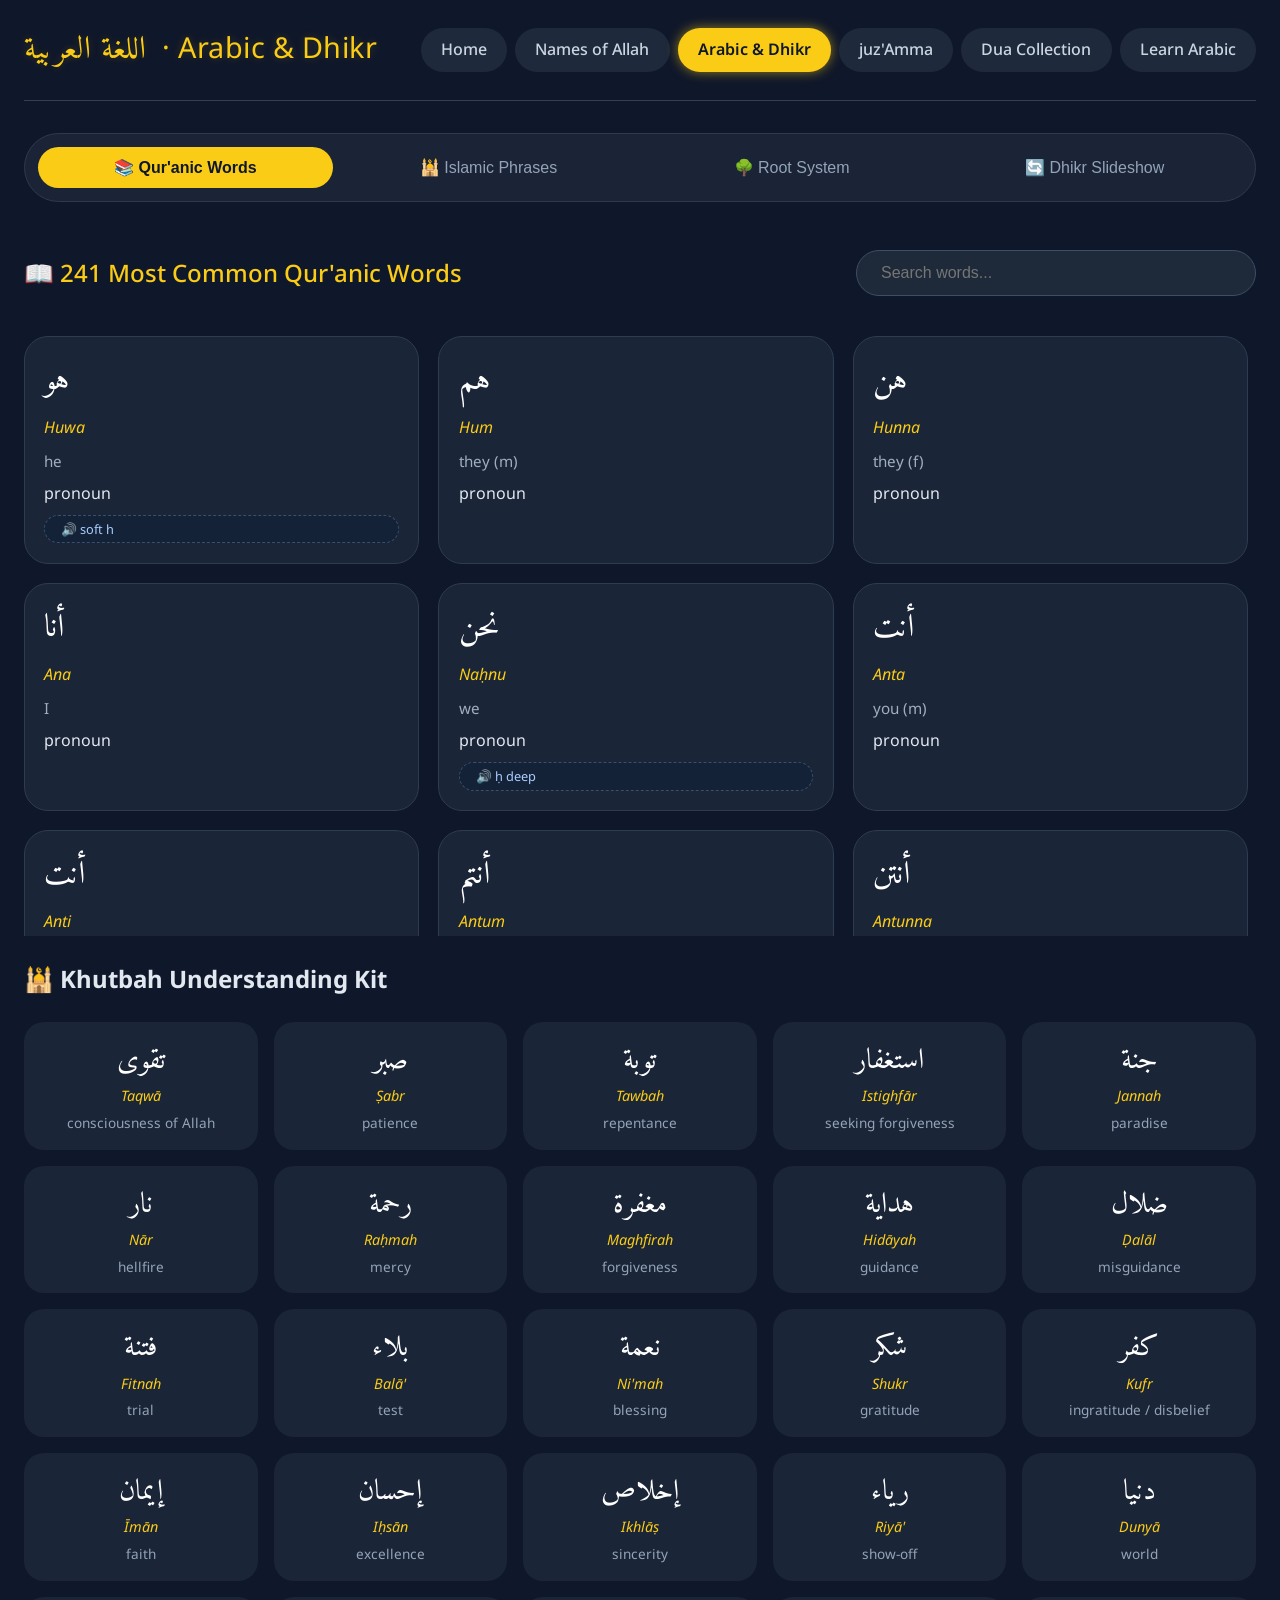
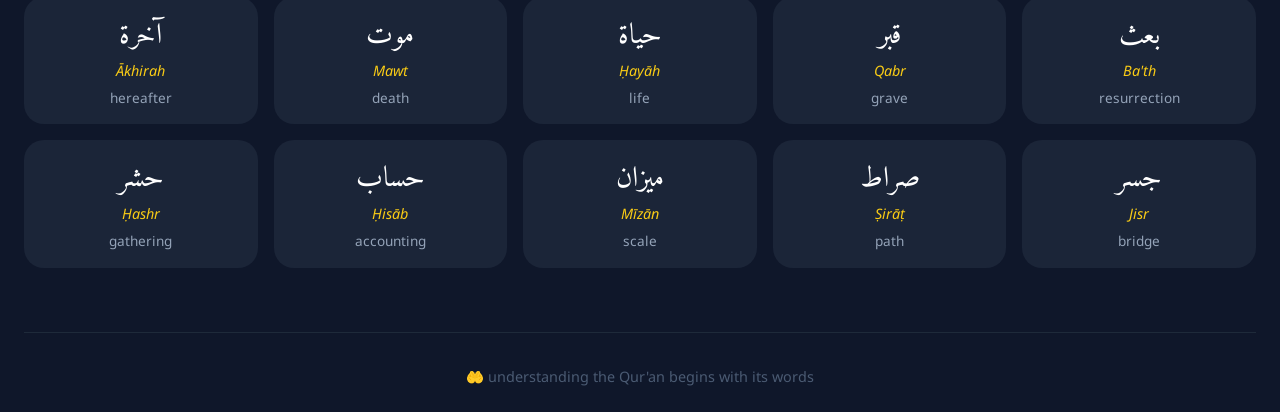
==== commit 175272b4: "Added edu tab and updated all files" ====
--- a/arabic.html
+++ b/arabic.html
@@ -21,6 +21,7 @@
         <a href="arabic.html" class="active">Arabic & Dhikr</a>
         <a href="juzAmma.html">juz'Amma</a>
         <a href="dua/dua.html">Dua Collection</a>
+        <a href="edu.html">Learn Arabic</a>
       </nav>
     </header>
 
--- a/css/style.css
+++ b/css/style.css
@@ -2075,4 +2075,472 @@
         break-inside: avoid;
         border: 1px solid #000;
     }
+}
+
+
+
+
+/* ===== EDU TAB STYLES ===== */
+.edu-container {
+    background: #0f172a;
+    border-radius: 32px;
+    padding: 2rem;
+    border: 1px solid #2d3a4f;
+}
+
+.edu-header {
+    text-align: center;
+    margin-bottom: 2rem;
+}
+
+.edu-header h2 {
+    font-size: 2.2rem;
+    color: #facc15;
+    margin-bottom: 0.5rem;
+}
+
+.edu-subtitle {
+    color: #94a3b8;
+    font-size: 1.1rem;
+}
+
+.edu-subtabs {
+    display: flex;
+    gap: 0.5rem;
+    justify-content: center;
+    margin-bottom: 2rem;
+    flex-wrap: wrap;
+}
+
+.edu-subtab {
+    background: #1e2a3a;
+    border: 1px solid #2d3a4f;
+    color: #cbd5e1;
+    padding: 0.8rem 1.8rem;
+    border-radius: 40px;
+    cursor: pointer;
+    font-size: 1rem;
+    transition: all 0.2s;
+}
+
+.edu-subtab:hover {
+    border-color: #facc15;
+    color: white;
+}
+
+.edu-subtab.active {
+    background: #facc15;
+    color: #0f172a;
+    border-color: #facc15;
+    font-weight: 600;
+}
+
+.edu-section {
+    display: none;
+    animation: fadeIn 0.3s ease;
+}
+
+.edu-section.active {
+    display: block;
+}
+
+@keyframes fadeIn {
+    from { opacity: 0; transform: translateY(10px); }
+    to { opacity: 1; transform: translateY(0); }
+}
+
+/* Letters Grid */
+.letters-grid {
+    display: grid;
+    grid-template-columns: repeat(auto-fill, minmax(150px, 1fr));
+    gap: 1rem;
+    margin: 1.5rem 0;
+}
+
+.letter-card {
+    background: #1a2436;
+    border-radius: 20px;
+    padding: 1.5rem 1rem;
+    text-align: center;
+    border: 1px solid #2d3a4f;
+    transition: all 0.2s;
+    cursor: pointer;
+}
+
+.letter-card:hover {
+    border-color: #facc15;
+    transform: translateY(-3px);
+    box-shadow: 0 10px 20px rgba(0,0,0,0.3);
+}
+
+.letter-arabic {
+    font-family: 'Amiri', serif;
+    font-size: 3.5rem;
+    color: #facc15;
+    line-height: 1.2;
+}
+
+.letter-name {
+    font-size: 1.3rem;
+    color: white;
+    margin: 0.5rem 0;
+}
+
+.letter-sound {
+    color: #94a3b8;
+    font-size: 1rem;
+    margin-bottom: 0.5rem;
+}
+
+.letter-example {
+    font-size: 0.9rem;
+    color: #64748b;
+    border-top: 1px dashed #2d3a4f;
+    padding-top: 0.5rem;
+}
+
+/* Phrases Grid */
+.phrases-grid {
+    display: grid;
+    grid-template-columns: repeat(auto-fill, minmax(300px, 1fr));
+    gap: 1rem;
+    margin: 1.5rem 0;
+    max-height: 600px;
+    overflow-y: auto;
+    padding-right: 0.5rem;
+}
+
+.phrase-card {
+    background: #1a2436;
+    border-radius: 20px;
+    padding: 1.2rem;
+    border: 1px solid #2d3a4f;
+    transition: all 0.2s;
+}
+
+.phrase-card:hover {
+    border-color: #facc15;
+}
+
+.phrase-arabic {
+    font-family: 'Amiri', serif;
+    font-size: 1.8rem;
+    color: #facc15;
+    margin-bottom: 0.5rem;
+    direction: rtl;
+}
+
+.phrase-translit {
+    color: #e2e8f0;
+    font-style: italic;
+    font-size: 1rem;
+    margin-bottom: 0.3rem;
+}
+
+.phrase-meaning {
+    color: #94a3b8;
+    font-size: 0.95rem;
+}
+
+/* Vocabulary Grid */
+.vocabulary-grid {
+    display: grid;
+    grid-template-columns: repeat(auto-fill, minmax(250px, 1fr));
+    gap: 1rem;
+    margin: 1.5rem 0;
+    max-height: 600px;
+    overflow-y: auto;
+    padding-right: 0.5rem;
+}
+
+.vocab-card {
+    background: #1a2436;
+    border-radius: 16px;
+    padding: 1rem;
+    border: 1px solid #2d3a4f;
+    display: flex;
+    justify-content: space-between;
+    align-items: center;
+    transition: all 0.2s;
+}
+
+.vocab-card:hover {
+    border-color: #facc15;
+    transform: translateX(5px);
+}
+
+.vocab-right {
+    text-align: right;
+}
+
+.vocab-arabic {
+    font-family: 'Amiri', serif;
+    font-size: 1.8rem;
+    color: #facc15;
+}
+
+.vocab-translit {
+    color: #e2e8f0;
+    font-size: 0.95rem;
+    font-style: italic;
+}
+
+.vocab-meaning {
+    color: #94a3b8;
+    font-size: 1rem;
+}
+
+.vocab-category {
+    font-size: 0.8rem;
+    background: #2d3a4f;
+    color: #cbd5e1;
+    padding: 0.2rem 0.8rem;
+    border-radius: 20px;
+    margin-left: 0.5rem;
+}
+
+/* Category Filters */
+.category-filters {
+    display: flex;
+    gap: 0.5rem;
+    flex-wrap: wrap;
+    margin: 1rem 0;
+}
+
+.category-btn {
+    background: transparent;
+    border: 1px solid #2d3a4f;
+    color: #94a3b8;
+    padding: 0.5rem 1.2rem;
+    border-radius: 30px;
+    cursor: pointer;
+    transition: all 0.2s;
+    font-size: 0.95rem;
+}
+
+.category-btn:hover {
+    border-color: #facc15;
+    color: white;
+}
+
+.category-btn.active {
+    background: #facc15;
+    color: #0f172a;
+    border-color: #facc15;
+    font-weight: 600;
+}
+
+/* Quiz Section */
+.quiz-controls {
+    display: flex;
+    gap: 1rem;
+    justify-content: center;
+    margin: 1.5rem 0;
+    flex-wrap: wrap;
+}
+
+.quiz-btn {
+    background: #facc15;
+    border: none;
+    color: #0f172a;
+    padding: 0.8rem 2rem;
+    border-radius: 40px;
+    cursor: pointer;
+    font-size: 1rem;
+    font-weight: 600;
+    transition: all 0.2s;
+}
+
+.quiz-btn:hover {
+    background: #ffd966;
+    transform: translateY(-2px);
+    box-shadow: 0 5px 15px rgba(250, 204, 21, 0.3);
+}
+
+.quiz-select {
+    background: #1e2a3a;
+    border: 1px solid #2d3a4f;
+    color: white;
+    padding: 0.8rem 1.5rem;
+    border-radius: 40px;
+    cursor: pointer;
+    font-size: 1rem;
+    min-width: 200px;
+}
+
+.quiz-container {
+    max-width: 600px;
+    margin: 2rem auto;
+}
+
+.quiz-card {
+    background: #1a2436;
+    border-radius: 32px;
+    padding: 2rem;
+    border: 1px solid #2d3a4f;
+    text-align: center;
+}
+
+.quiz-question {
+    font-size: 1.5rem;
+    color: white;
+    margin-bottom: 2rem;
+    line-height: 1.6;
+}
+
+.quiz-question.arabic {
+    font-family: 'Amiri', serif;
+    font-size: 2rem;
+    direction: rtl;
+}
+
+.quiz-options {
+    display: grid;
+    grid-template-columns: repeat(2, 1fr);
+    gap: 1rem;
+    margin: 1.5rem 0;
+}
+
+.quiz-option {
+    background: #2d3a4f;
+    border: none;
+    color: white;
+    padding: 1rem;
+    border-radius: 16px;
+    cursor: pointer;
+    font-size: 1.1rem;
+    transition: all 0.2s;
+}
+
+.quiz-option:hover {
+    background: #3d4e66;
+    transform: scale(1.02);
+}
+
+.quiz-option.correct {
+    background: #4ade80;
+    color: #0f172a;
+}
+
+.quiz-option.wrong {
+    background: #ef4444;
+    color: white;
+}
+
+.quiz-input {
+    display: flex;
+    gap: 0.5rem;
+    margin: 1.5rem 0;
+}
+
+.quiz-input input {
+    flex: 1;
+    background: #2d3a4f;
+    border: 1px solid #3d4e66;
+    color: white;
+    padding: 1rem;
+    border-radius: 16px;
+    font-size: 1rem;
+}
+
+.quiz-input button {
+    background: #facc15;
+    border: none;
+    color: #0f172a;
+    padding: 0 2rem;
+    border-radius: 16px;
+    cursor: pointer;
+    font-weight: 600;
+}
+
+.quiz-result {
+    font-size: 1.3rem;
+    margin: 1rem 0;
+    font-weight: 600;
+}
+
+.quiz-result.correct {
+    color: #4ade80;
+}
+
+.quiz-result.wrong {
+    color: #ef4444;
+}
+
+.quiz-feedback {
+    color: #94a3b8;
+    font-size: 1rem;
+    margin-top: 1rem;
+}
+
+/* Search Box */
+.search-box {
+    background: #1e2a3a;
+    border: 1px solid #3d4e66;
+    color: white;
+    padding: 0.8rem 1.5rem;
+    border-radius: 40px;
+    width: 100%;
+    max-width: 400px;
+    margin: 1rem 0;
+    font-size: 1rem;
+}
+
+.search-box:focus {
+    outline: none;
+    border-color: #facc15;
+}
+
+/* Scrollbar */
+.phrases-grid::-webkit-scrollbar,
+.vocabulary-grid::-webkit-scrollbar {
+    width: 8px;
+}
+
+.phrases-grid::-webkit-scrollbar-track,
+.vocabulary-grid::-webkit-scrollbar-track {
+    background: #1a2436;
+    border-radius: 10px;
+}
+
+.phrases-grid::-webkit-scrollbar-thumb,
+.vocabulary-grid::-webkit-scrollbar-thumb {
+    background: #3d4e66;
+    border-radius: 10px;
+}
+
+.phrases-grid::-webkit-scrollbar-thumb:hover,
+.vocabulary-grid::-webkit-scrollbar-thumb:hover {
+    background: #facc1540;
+}
+
+/* Loading Message */
+.loading-message {
+    text-align: center;
+    padding: 3rem;
+    color: #94a3b8;
+    font-size: 1.2rem;
+}
+
+/* Responsive */
+@media (max-width: 768px) {
+    .letters-grid {
+        grid-template-columns: repeat(3, 1fr);
+    }
+    
+    .letter-arabic {
+        font-size: 2.5rem;
+    }
+    
+    .quiz-options {
+        grid-template-columns: 1fr;
+    }
+    
+    .quiz-controls {
+        flex-direction: column;
+    }
+    
+    .quiz-btn, .quiz-select {
+        width: 100%;
+    }
 }
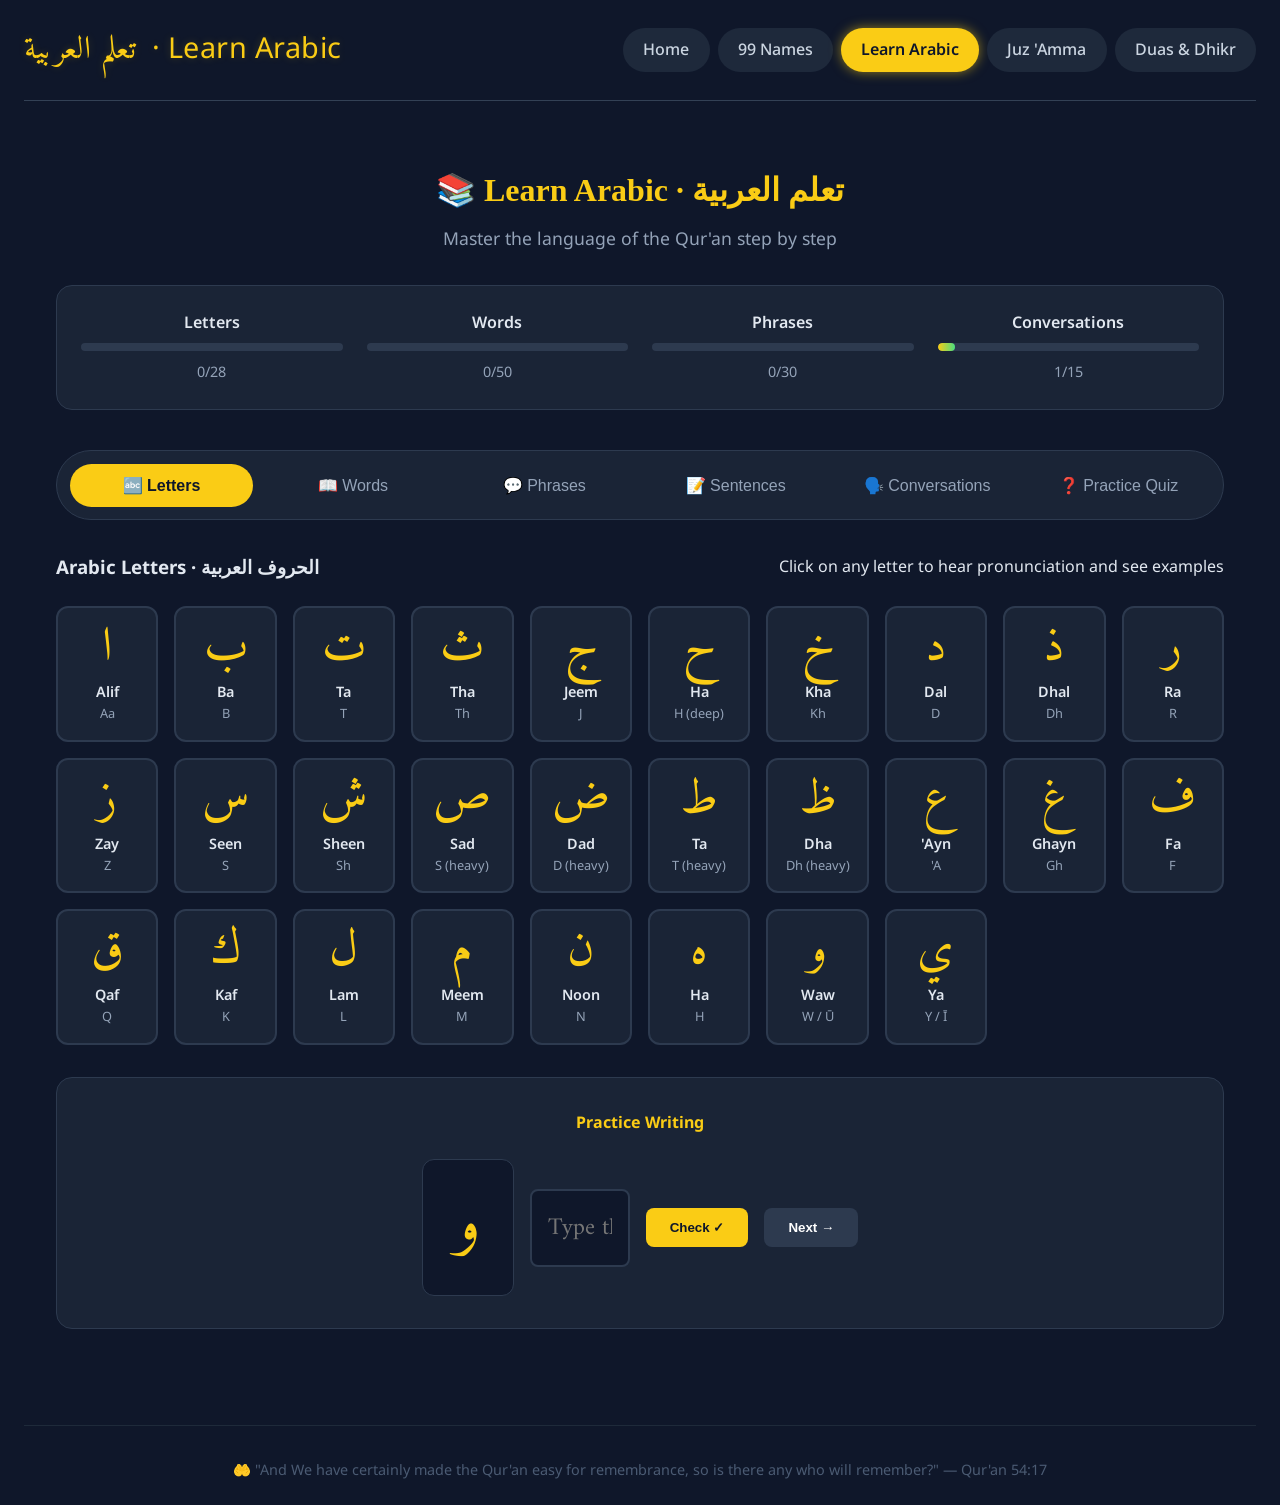
==== commit 2225f481: "Updated all files" ====
--- a/arabic.html
+++ b/arabic.html
@@ -1,167 +1,273 @@
 <!DOCTYPE html>
 <html lang="en">
 <head>
-  <meta charset="UTF-8">
-  <meta name="viewport" content="width=device-width, initial-scale=1.0">
-  <title>Samkran Ilm · Arabic & Dhikr</title>
-  <link rel="stylesheet" href="css/style.css">
-  <link rel="preconnect" href="https://fonts.googleapis.com">
-  <link rel="preconnect" href="https://fonts.gstatic.com" crossorigin>
-  <link href="https://fonts.googleapis.com/css2?family=Amiri:wght@400;700&family=Noto+Sans:ital,wght@0,400;0,600;1,400&display=swap" rel="stylesheet">
+    <meta charset="UTF-8">
+    <meta name="viewport" content="width=device-width, initial-scale=1.0">
+    <title>Learn Arabic · SAMKRAN Ilm</title>
+    <link rel="stylesheet" href="css/style.css">
+    <link rel="preconnect" href="https://fonts.googleapis.com">
+    <link rel="preconnect" href="https://fonts.gstatic.com" crossorigin>
+    <link href="https://fonts.googleapis.com/css2?family=Amiri:wght@400;700&family=Noto+Sans:ital,wght@0,400;0,600;1,400&display=swap" rel="stylesheet">
 </head>
 <body>
-  <div class="container">
-    <header class="header">
-      <div class="logo">
-        <h1><span class="arabic-logo">اللغة العربية</span> · Arabic & Dhikr</h1>
-      </div>
-      <nav class="nav">
-        <a href="index.html">Home</a>
-        <a href="names.html">Names of Allah</a>
-        <a href="arabic.html" class="active">Arabic & Dhikr</a>
-        <a href="juzAmma.html">juz'Amma</a>
-        <a href="dua/dua.html">Dua Collection</a>
-        <a href="edu.html">Learn Arabic</a>
-      </nav>
-    </header>
-
-    <main>
-      <!-- Tabs for different sections -->
-      <div class="tabs-container">
-        <button class="tab-btn active" data-tab="words">📚 Qur'anic Words</button>
-        <button class="tab-btn" data-tab="phrases">🕌 Islamic Phrases</button>
-        <button class="tab-btn" data-tab="roots">🌳 Root System</button>
-        <button class="tab-btn" data-tab="dhikr">🔄 Dhikr Slideshow</button>
-      </div>
-
-      <!-- Words Tab -->
-      <div id="words-tab" class="tab-content active">
-        <div class="section-header">
-          <h2>📖 <span id="wordCount">300+</span> Most Common Qur'anic Words</h2>
-          <input type="text" id="wordSearch" class="search-box" placeholder="Search words...">
-        </div>
-        
-        <div class="words-grid" id="wordsGridContainer">
-          <!-- Dynamically filled from arabicData.js -->
-          <div class="loading-message">Loading words...</div>
-        </div>
-      </div>
-
-      <!-- Phrases Tab -->
-      <div id="phrases-tab" class="tab-content hidden">
-        <div class="section-header">
-          <h2>🕌 <span id="phraseCount">200+</span> Essential Islamic Phrases</h2>
-          <input type="text" id="phraseSearch" class="search-box" placeholder="Search phrases...">
-        </div>
-        
-        <div class="phrases-list" id="phrasesListContainer">
-          <!-- Dynamically filled from arabicData.js -->
-          <div class="loading-message">Loading phrases...</div>
-        </div>
-      </div>
-
-      <!-- Roots Tab -->
-      <div id="roots-tab" class="tab-content hidden">
-        <h2>🌳 Understanding Arabic Roots</h2>
-        
-        <div class="roots-grid" id="rootsGrid">
-          <!-- Static root examples since we removed roots from data -->
-          <div class="root-card">
-            <div class="root-letters">ك-ت-ب</div>
-            <div class="root-meaning">Writing</div>
-            <ul class="root-words">
-              <li>كتب <span>he wrote</span></li>
-              <li>كتاب <span>book</span></li>
-              <li>كاتب <span>writer</span></li>
-              <li>مكتبة <span>library</span></li>
-            </ul>
-          </div>
-          <div class="root-card">
-            <div class="root-letters">ق-و-ل</div>
-            <div class="root-meaning">Saying</div>
-            <ul class="root-words">
-              <li>قال <span>he said</span></li>
-              <li>قول <span>speech</span></li>
-              <li>قائل <span>speaker</span></li>
-              <li>مقالة <span>article</span></li>
-            </ul>
-          </div>
-          <div class="root-card">
-            <div class="root-letters">ع-ل-م</div>
-            <div class="root-meaning">Knowledge</div>
-            <ul class="root-words">
-              <li>علم <span>knowledge</span></li>
-              <li>عالم <span>scholar</span></li>
-              <li>تعلم <span>learning</span></li>
-              <li>معلوم <span>known</span></li>
-            </ul>
-          </div>
-          <div class="root-card">
-            <div class="root-letters">ر-ح-م</div>
-            <div class="root-meaning">Mercy</div>
-            <ul class="root-words">
-              <li>رحمة <span>mercy</span></li>
-              <li>رحمن <span>Most Gracious</span></li>
-              <li>رحيم <span>Most Merciful</span></li>
-              <li>مرحوم <span>blessed with mercy</span></li>
-            </ul>
-          </div>
-        </div>
-        
-        <div class="info-box">
-          <h3>How Roots Work</h3>
-          <p>Most Arabic words derive from a 3-letter root. This root gives the core meaning, and different patterns create related words.</p>
-        </div>
-      </div>
-
-      <!-- Dhikr Slideshow Tab -->
-      <div id="dhikr-tab" class="tab-content hidden">
-        <div class="slideshow-container">
-          <div class="slideshow-arabic" id="slideshowArabic">سُبْحَانَ اللَّهِ</div>
-          <div class="slideshow-translit" id="slideshowTranslit">SubḥānAllāh</div>
-          <div class="slideshow-meaning" id="slideshowMeaning">Glory be to Allah</div>
-          <div class="slideshow-count" id="slideshowCount">Recommended: 33 times</div>
-          
-          <div class="slideshow-nav">
-            <button class="nav-btn" id="slideshowPrev">← Previous</button>
-            <button class="nav-btn" id="slideshowNext">Next →</button>
-          </div>
-          
-          <div class="timer-note">Auto-updates every 5 minutes</div>
-        </div>
-        
-        <!-- Dedicated Tasbih Counter -->
-        <div class="counter-card">
-          <h3>📿 Tasbih for Current Dhikr</h3>
-          <div class="current-dhikr" id="currentDhikrName">SubḥānAllāh</div>
-          <div class="counter-large">
-            <button class="counter-large-btn" id="slideshowCounterPlus">+</button>
-            <span class="counter-large-value" id="slideshowCounterValue">0</span>
-            <button class="counter-large-btn" id="slideshowCounterReset">↺</button>
-          </div>
-          <div class="counter-presets">
-            <button class="preset-btn" id="setTarget33">33</button>
-            <button class="preset-btn" id="setTarget100">100</button>
-          </div>
-        </div>
-      </div>
-
-      <!-- Khutbah Words Section -->
-      <section class="khutbah-section">
-        <h2>🕌 Khutbah Understanding Kit</h2>
-        <div class="khutbah-grid" id="khutbahGrid">
-          <!-- Filled with khutbah-specific vocabulary -->
-          <div class="loading-message">Loading khutbah words...</div>
-        </div>
-      </section>
-    </main>
-
-    <footer class="footer">
-      <p>🤲 understanding the Qur'an begins with its words</p>
-    </footer>
-  </div>
-
-  <script src="js/arabicData.js"></script>
-  <script src="js/main.js"></script>
+    <div class="container">
+        <!-- Header -->
+        <header class="header">
+            <div class="logo">
+                <h1><span class="arabic-logo">تعلم العربية</span> · Learn Arabic</h1>
+            </div>
+            <nav class="nav">
+                <a href="index.html">Home</a>
+                <a href="names.html">99 Names</a>
+                <a href="arabic.html" class="active">Learn Arabic</a>
+                <a href="juzAmma.html">Juz 'Amma</a>
+                <a href="dua.html">Duas & Dhikr</a>
+            </nav>
+        </header>
+
+        <!-- Main Content -->
+        <main class="arabic-page">
+            <!-- Header -->
+            <div class="arabic-header">
+                <h2>📚 Learn Arabic · تعلم العربية</h2>
+                <p class="arabic-subtitle">Master the language of the Qur'an step by step</p>
+            </div>
+
+            <!-- Progress Bar -->
+            <div class="learning-progress">
+                <div class="progress-item">
+                    <span class="progress-label">Letters</span>
+                    <div class="progress-bar-container">
+                        <div class="progress-bar-fill" id="lettersProgress" style="width: 0%"></div>
+                    </div>
+                    <span class="progress-count" id="lettersCount">0/28</span>
+                </div>
+                <div class="progress-item">
+                    <span class="progress-label">Words</span>
+                    <div class="progress-bar-container">
+                        <div class="progress-bar-fill" id="wordsProgress" style="width: 0%"></div>
+                    </div>
+                    <span class="progress-count" id="wordsCount">0/50</span>
+                </div>
+                <div class="progress-item">
+                    <span class="progress-label">Phrases</span>
+                    <div class="progress-bar-container">
+                        <div class="progress-bar-fill" id="phrasesProgress" style="width: 0%"></div>
+                    </div>
+                    <span class="progress-count" id="phrasesCount">0/30</span>
+                </div>
+                <div class="progress-item">
+                    <span class="progress-label">Conversations</span>
+                    <div class="progress-bar-container">
+                        <div class="progress-bar-fill" id="conversationsProgress" style="width: 0%"></div>
+                    </div>
+                    <span class="progress-count" id="conversationsCount">0/25</span>
+                </div>
+            </div>
+
+            <!-- Main Learning Tabs -->
+            <div class="learning-tabs">
+                <button class="tab-btn active" onclick="switchLearningTab('letters')">🔤 Letters</button>
+                <button class="tab-btn" onclick="switchLearningTab('words')">📖 Words</button>
+                <button class="tab-btn" onclick="switchLearningTab('phrases')">💬 Phrases</button>
+                <button class="tab-btn" onclick="switchLearningTab('sentences')">📝 Sentences</button>
+                <button class="tab-btn" onclick="switchLearningTab('conversations')">🗣️ Conversations</button>
+                <button class="tab-btn" onclick="switchLearningTab('quiz')">❓ Practice Quiz</button>
+            </div>
+
+            <!-- LETTERS TAB -->
+            <div id="letters-tab" class="learning-tab-content active">
+                <div class="section-header">
+                    <h3>Arabic Letters · الحروف العربية</h3>
+                    <p class="section-subtitle">Click on any letter to hear pronunciation and see examples</p>
+                </div>
+                
+                <div class="letters-master-grid" id="lettersGrid">
+                    <!-- Dynamically filled -->
+                </div>
+
+                <div class="letter-practice">
+                    <h4>Practice Writing</h4>
+                    <div class="writing-practice" id="writingPractice">
+                        <div class="writing-letter" id="currentWritingLetter">ا</div>
+                        <input type="text" class="writing-input" id="writingInput" placeholder="Type the letter" maxlength="1">
+                        <button class="writing-check" onclick="checkWriting()">Check ✓</button>
+                        <button class="writing-next" onclick="nextWritingLetter()">Next →</button>
+                    </div>
+                </div>
+            </div>
+
+            <!-- WORDS TAB -->
+            <div id="words-tab" class="learning-tab-content">
+                <div class="section-header">
+                    <h3>Basic Words · المفردات الأساسية</h3>
+                    <div class="filter-bar">
+                        <input type="text" id="wordSearch" class="search-box" placeholder="🔍 Search words...">
+                        <select id="wordCategory" class="category-select" onchange="filterWords()">
+                            <option value="all">All Categories</option>
+                            <option value="animals">🐪 Animals</option>
+                            <option value="nature">☀️ Nature</option>
+                            <option value="family">👪 Family</option>
+                            <option value="household">🏠 Household</option>
+                            <option value="colors">🎨 Colors</option>
+                            <option value="quranic">📖 Quranic</option>
+                        </select>
+                    </div>
+                </div>
+
+                <div class="words-grid" id="wordsGrid">
+                    <!-- Dynamically filled -->
+                </div>
+
+                <div class="word-flashcard" id="wordFlashcard" style="display: none;">
+                    <button class="close-flashcard" onclick="closeFlashcard()">✕</button>
+                    <div class="flashcard-content">
+                        <div class="flashcard-arabic" id="flashcardArabic"></div>
+                        <div class="flashcard-translit" id="flashcardTranslit"></div>
+                        <div class="flashcard-meaning" id="flashcardMeaning"></div>
+                        <div class="flashcard-example" id="flashcardExample"></div>
+                        <div class="flashcard-navigation">
+                            <button onclick="previousWord()">← Previous</button>
+                            <button onclick="nextWord()">Next →</button>
+                        </div>
+                    </div>
+                </div>
+            </div>
+
+            <!-- PHRASES TAB -->
+            <div id="phrases-tab" class="learning-tab-content">
+                <div class="section-header">
+                    <h3>Common Phrases · العبارات الشائعة</h3>
+                    <input type="text" id="phraseSearch" class="search-box" placeholder="🔍 Search phrases...">
+                </div>
+
+                <div class="phrases-list" id="phrasesList">
+                    <!-- Dynamically filled -->
+                </div>
+            </div>
+
+            <!-- SENTENCES TAB -->
+            <div id="sentences-tab" class="learning-tab-content">
+                <div class="section-header">
+                    <h3>Simple Sentences · جمل بسيطة</h3>
+                    <div class="sentence-controls">
+                        <select id="sentenceType" class="category-select" onchange="filterSentences()">
+                            <option value="all">All Sentences</option>
+                            <option value="greeting">Greetings</option>
+                            <option value="question">Questions</option>
+                            <option value="statement">Statements</option>
+                            <option value="quranic">Quranic</option>
+                        </select>
+                    </div>
+                </div>
+
+                <div class="sentences-grid" id="sentencesGrid">
+                    <!-- Dynamically filled -->
+                </div>
+            </div>
+
+            <!-- CONVERSATIONS TAB -->
+            <div id="conversations-tab" class="learning-tab-content">
+                <div class="section-header">
+                    <h3>Simple Conversations · محادثات بسيطة</h3>
+                    <p class="section-subtitle">Practice real dialogues with alternating questions and answers</p>
+                </div>
+
+                <div class="conversation-container" id="conversationContainer">
+                    <div class="conversation-header">
+                        <select id="conversationTopic" class="category-select" onchange="loadConversation(this.value)">
+                            <option value="greeting">👋 Greetings</option>
+                            <option value="introduction">🤝 Introductions</option>
+                            <option value="family">👪 Family</option>
+                            <option value="food">🍽️ Food & Drink</option>
+                            <option value="prayer">🕌 Prayer</option>
+                            <option value="quran">📖 Quranic Conversations</option>
+                            <option value="daily">🌅 Daily Life</option>
+                            <option value="market">🏪 At the Market</option>
+                        </select>
+                        <button class="shuffle-btn" onclick="shuffleConversation()">🔄 Shuffle</button>
+                    </div>
+
+                    <div class="conversation-dialogue" id="conversationDialogue">
+                        <!-- Dynamically filled -->
+                    </div>
+
+                    <div class="conversation-practice">
+                        <h4>Practice Mode</h4>
+                        <div class="practice-role" id="practiceRole">You are: <span id="currentRole">Person A</span></div>
+                        <div class="practice-line" id="practiceLine">Click a line to practice</div>
+                        <div class="practice-input-group">
+                            <input type="text" id="practiceInput" placeholder="Type your response...">
+                            <button onclick="checkPractice()">Check</button>
+                        </div>
+                        <div class="practice-feedback" id="practiceFeedback"></div>
+                    </div>
+                </div>
+            </div>
+
+            <!-- QUIZ TAB -->
+            <div id="quiz-tab" class="learning-tab-content">
+                <div class="section-header">
+                    <h3>Practice Quiz · اختبار الممارسة</h3>
+                    <p class="section-subtitle">Test your knowledge with 100+ random questions</p>
+                </div>
+
+                <div class="quiz-master-container">
+                    <div class="quiz-controls-panel">
+                        <select id="quizTopic" class="category-select" onchange="loadQuizByTopic(this.value)">
+                            <option value="all">📚 All Topics</option>
+                            <option value="letters">🔤 Letters</option>
+                            <option value="words">📖 Words</option>
+                            <option value="phrases">💬 Phrases</option>
+                            <option value="sentences">📝 Sentences</option>
+                            <option value="conversations">🗣️ Conversations</option>
+                        </select>
+                        <button class="quiz-new-btn" onclick="loadRandomQuizQuestion()">🎲 New Random Question</button>
+                        <span class="quiz-counter" id="quizCounter">Question 1 of 150</span>
+                    </div>
+
+                    <div class="quiz-card-large" id="quizCard">
+                        <div class="quiz-question-large" id="quizQuestion">Click "New Random Question" to start</div>
+                        
+                        <div class="quiz-options-grid" id="quizOptions">
+                            <!-- Options will appear here -->
+                        </div>
+
+                        <div class="quiz-input-group" id="quizInputGroup" style="display: none;">
+                            <input type="text" id="quizTextInput" placeholder="Type your answer...">
+                            <button onclick="checkQuizTextAnswer()">Submit</button>
+                        </div>
+
+                        <div class="quiz-feedback-large" id="quizFeedback"></div>
+                        
+                        <div class="quiz-explanation" id="quizExplanation"></div>
+                    </div>
+
+                    <div class="quiz-stats">
+                        <div class="quiz-stat-item">
+                            <span class="quiz-stat-label">Correct</span>
+                            <span class="quiz-stat-value" id="quizCorrectCount">0</span>
+                        </div>
+                        <div class="quiz-stat-item">
+                            <span class="quiz-stat-label">Wrong</span>
+                            <span class="quiz-stat-value" id="quizWrongCount">0</span>
+                        </div>
+                        <div class="quiz-stat-item">
+                            <span class="quiz-stat-label">Score</span>
+                            <span class="quiz-stat-value" id="quizScore">0%</span>
+                        </div>
+                    </div>
+                </div>
+            </div>
+        </main>
+
+        <!-- Footer -->
+        <footer class="footer">
+            <p>🤲 "And We have certainly made the Qur'an easy for remembrance, so is there any who will remember?" — Qur'an 54:17</p>
+        </footer>
+    </div>
+
+    <script src="js/arabic-data.js"></script>
+    <script src="js/arabic.js"></script>
 </body>
 </html>
--- a/css/style.css
+++ b/css/style.css
@@ -860,23 +860,12 @@
   background: #facc1540;
 }
 
-
-
-
-
-
-
-
-
-
 /* ===== JUZ 'AMMA STYLES ===== */
-
 .juz-content {
     min-height: 60vh;
     padding: 1rem 0;
 }
 
-/* Header Styles */
 .juz-header {
     margin-bottom: 2rem;
 }
@@ -920,7 +909,6 @@
     transition: width 0.3s ease;
 }
 
-/* Surah Grid */
 .surah-grid {
     display: flex;
     flex-direction: column;
@@ -1027,14 +1015,8 @@
     box-shadow: 0 0 20px #facc15;
 }
 
-/* Surah View */
 .surah-view {
     animation: fadeIn 0.3s ease;
-}
-
-@keyframes fadeIn {
-    from { opacity: 0; transform: translateY(10px); }
-    to { opacity: 1; transform: translateY(0); }
 }
 
 .back-btn {
@@ -1081,7 +1063,6 @@
     font-size: 1rem;
 }
 
-/* Audio Player */
 .audio-player {
     background: #1a2436;
     border-radius: 60px;
@@ -1162,7 +1143,6 @@
     opacity: 0.3;
 }
 
-/* View Controls */
 .view-controls {
     display: flex;
     gap: 0.5rem;
@@ -1194,7 +1174,6 @@
     font-weight: 600;
 }
 
-/* Ayah Container */
 .ayah-container {
     background: #1a2436;
     border-radius: 40px;
@@ -1210,136 +1189,11 @@
     transition: all 0.2s;
     font-size: 1.2rem;
     line-height: 1.8;
+    cursor: pointer;
 }
 
 .ayah:last-child {
     border-bottom: none;
-}
-
-.ayah:hover {
-    background: #2d3a4f;
-}
-
-.ayah.active-ayah {
-    background: #facc1510;
-    border-left: 4px solid #facc15;
-}
-
-.ayah-number {
-    color: #facc15;
-    font-weight: 600;
-    margin-right: 1rem;
-}
-
-.ayah-arabic {
-    font-family: 'Amiri', serif;
-    font-size: 1.5rem;
-    color: white;
-}
-
-.ayah-swahili {
-    color: #e2e8f0;
-    font-style: italic;
-}
-
-/* Memorization Mode */
-.ayah-container.memorization-mode .ayah:not(.active-ayah) .ayah-arabic,
-.ayah-container.memorization-mode .ayah:not(.active-ayah) .ayah-swahili,
-.ayah-container.memorization-mode .ayah:not(.active-ayah) .ayah-translit {
-    filter: blur(5px);
-    user-select: none;
-}
-
-.ayah-container.memorization-mode .ayah.active-ayah {
-    background: #facc1530;
-}
-
-/* Scrollbar */
-.ayah-container::-webkit-scrollbar {
-    width: 8px;
-}
-
-.ayah-container::-webkit-scrollbar-track {
-    background: #1a2436;
-    border-radius: 10px;
-}
-
-.ayah-container::-webkit-scrollbar-thumb {
-    background: #3d4e66;
-    border-radius: 10px;
-}
-
-.ayah-container::-webkit-scrollbar-thumb:hover {
-    background: #facc1540;
-}
-
-/* Loading State */
-.loading {
-    text-align: center;
-    padding: 3rem;
-    color: #94a3b8;
-    font-size: 1.2rem;
-}
-
-/* Error Message */
-.error-message {
-    text-align: center;
-    padding: 2rem;
-    background: #1a2436;
-    border-radius: 40px;
-    color: #ef4444;
-    border: 1px solid #ef4444;
-}
-
-/* Responsive Design */
-@media (max-width: 768px) {
-    .surah-card {
-        flex-wrap: wrap;
-        padding: 1rem;
-    }
-    
-    .surah-number {
-        font-size: 1.5rem;
-        min-width: 40px;
-    }
-    
-    .surah-arabic {
-        font-size: 1.5rem;
-    }
-    
-    .surah-english {
-        font-size: 1rem;
-    }
-    
-    .surah-arabic-large {
-        font-size: 2.5rem;
-    }
-    
-    .surah-english-large {
-        font-size: 1.4rem;
-    }
-    
-    .player-controls {
-        flex-direction: column;
-        align-items: center;
-    }
-    
-    .control-btn {
-        width: 100%;
-    }
-}
-
-
-/* ===== AYAH STYLES ===== */
-.ayah {
-    padding: 1rem;
-    border-bottom: 1px solid #2d3a4f;
-    cursor: pointer;
-    transition: all 0.2s ease;
-    font-size: 1.2rem;
-    line-height: 2;
-    border-radius: 8px;
-    margin: 0.25rem 0;
 }
 
 .ayah:hover {
@@ -1363,7 +1217,7 @@
 }
 
 .ayah-arabic {
-    font-family: 'Amiri', 'Traditional Arabic', serif;
+    font-family: 'Amiri', serif;
     font-size: 1.8rem;
     color: white;
     line-height: 2.2;
@@ -1386,7 +1240,7 @@
     line-height: 1.8;
 }
 
-/* ===== MEMORIZATION MODE ===== */
+/* Memorization Mode */
 .ayah-container.memorization-mode .ayah:not(.active-ayah) .ayah-arabic,
 .ayah-container.memorization-mode .ayah:not(.active-ayah) .ayah-translit,
 .ayah-container.memorization-mode .ayah:not(.active-ayah) .ayah-swahili {
@@ -1403,7 +1257,7 @@
     font-weight: bold;
 }
 
-/* ===== SURAH NAVIGATION ===== */
+/* Surah Navigation */
 .surah-navigation {
     display: flex;
     justify-content: space-between;
@@ -1435,188 +1289,1033 @@
     cursor: not-allowed;
 }
 
-/* ===== VIEW BUTTONS ===== */
-.view-controls {
+/* ===== ARABIC LEARNING PAGE STYLES ===== */
+.arabic-page {
+    max-width: 1200px;
+    margin: 0 auto;
+    padding: 2rem 1rem;
+}
+
+.arabic-header {
+    text-align: center;
+    margin-bottom: 2rem;
+}
+
+.arabic-header h2 {
+    font-size: 2rem;
+    color: #facc15;
+    margin-bottom: 0.5rem;
+    font-family: 'Amiri', serif;
+}
+
+.arabic-subtitle {
+    color: #94a3b8;
+    font-size: 1.1rem;
+}
+
+/* Learning Progress */
+.learning-progress {
+    display: grid;
+    grid-template-columns: repeat(auto-fit, minmax(200px, 1fr));
+    gap: 1.5rem;
+    margin-bottom: 2.5rem;
+    padding: 1.5rem;
+    background: #1a2436;
+    border-radius: 16px;
+    border: 1px solid #2d3a4f;
+}
+
+.progress-item {
+    text-align: center;
+}
+
+.progress-label {
+    display: block;
+    font-weight: 600;
+    color: #e2e8f0;
+    margin-bottom: 0.5rem;
+}
+
+.progress-bar-container {
+    height: 8px;
+    background: #2d3a4f;
+    border-radius: 4px;
+    margin-bottom: 0.5rem;
+    overflow: hidden;
+}
+
+.progress-bar-fill {
+    height: 100%;
+    background: linear-gradient(90deg, #facc15, #4ade80);
+    border-radius: 4px;
+    transition: width 0.5s ease;
+}
+
+.progress-count {
+    color: #94a3b8;
+    font-size: 0.9rem;
+}
+
+/* Learning Tabs */
+.learning-tabs {
+    display: flex;
+    flex-wrap: wrap;
+    justify-content: center;
+    gap: 0.5rem;
+    margin-bottom: 2rem;
+    background: #1a2436;
+    padding: 0.8rem;
+    border-radius: 60px;
+    border: 1px solid #2d3a4f;
+}
+
+.learning-tabs .tab-btn {
+    padding: 0.75rem 1.5rem;
+    border: none;
+    background: transparent;
+    color: #94a3b8;
+    font-weight: 500;
+    cursor: pointer;
+    border-radius: 40px;
+    transition: all 0.2s ease;
+    font-size: 1rem;
+}
+
+.learning-tabs .tab-btn:hover {
+    background: #2d3a4f;
+    color: white;
+}
+
+.learning-tabs .tab-btn.active {
+    background: #facc15;
+    color: #0f172a;
+    font-weight: 600;
+}
+
+.learning-tab-content {
+    display: none;
+    animation: fadeIn 0.5s ease;
+}
+
+.learning-tab-content.active {
+    display: block;
+}
+
+/* Letters Master Grid */
+.letters-master-grid {
+    display: grid;
+    grid-template-columns: repeat(auto-fill, minmax(100px, 1fr));
+    gap: 1rem;
+    margin-bottom: 2rem;
+}
+
+.letter-master-card {
+    background: #1a2436;
+    border: 2px solid #2d3a4f;
+    border-radius: 12px;
+    padding: 1rem;
+    text-align: center;
+    cursor: pointer;
+    transition: all 0.3s ease;
+    position: relative;
+}
+
+.letter-master-card:hover {
+    transform: translateY(-5px);
+    border-color: #facc15;
+    box-shadow: 0 10px 20px rgba(0, 0, 0, 0.5);
+}
+
+.letter-main {
+    font-family: 'Amiri', serif;
+    font-size: 3rem;
+    color: #facc15;
+    line-height: 1;
+    margin-bottom: 0.5rem;
+}
+
+.letter-name {
+    display: block;
+    font-weight: 600;
+    color: #e2e8f0;
+    font-size: 0.9rem;
+}
+
+.letter-sound {
+    display: block;
+    color: #94a3b8;
+    font-size: 0.8rem;
+}
+
+.viewed-badge {
+    position: absolute;
+    top: 5px;
+    right: 5px;
+    background: #facc15;
+    color: #0f172a;
+    width: 20px;
+    height: 20px;
+    border-radius: 50%;
+    display: flex;
+    align-items: center;
+    justify-content: center;
+    font-size: 0.8rem;
+    font-weight: bold;
+}
+
+.viewed-badge-small {
+    position: absolute;
+    top: 5px;
+    right: 5px;
+    color: #facc15;
+    font-size: 1rem;
+}
+
+/* Letter Modal */
+.letter-modal {
+    position: fixed;
+    top: 0;
+    left: 0;
+    width: 100%;
+    height: 100%;
+    background: rgba(0, 0, 0, 0.9);
+    display: flex;
+    align-items: center;
+    justify-content: center;
+    z-index: 1000;
+}
+
+.letter-modal-content {
+    background: #1a2436;
+    border: 2px solid #facc15;
+    border-radius: 20px;
+    padding: 2rem;
+    max-width: 500px;
+    width: 90%;
+    max-height: 80vh;
+    overflow-y: auto;
+    position: relative;
+}
+
+.close-modal {
+    position: absolute;
+    top: 1rem;
+    right: 1rem;
+    background: none;
+    border: none;
+    font-size: 1.5rem;
+    cursor: pointer;
+    color: #94a3b8;
+}
+
+.close-modal:hover {
+    color: #facc15;
+}
+
+.letter-modal-header {
+    text-align: center;
+    margin-bottom: 2rem;
+    padding-bottom: 1rem;
+    border-bottom: 1px solid #2d3a4f;
+}
+
+.letter-modal-arabic {
+    font-family: 'Amiri', serif;
+    font-size: 5rem;
+    color: #facc15;
+    line-height: 1;
+}
+
+.letter-modal-name {
+    font-size: 1.2rem;
+    color: #e2e8f0;
+}
+
+.letter-detail-item {
+    margin-bottom: 1.5rem;
+}
+
+.detail-label {
+    display: block;
+    font-weight: 600;
+    color: #facc15;
+    margin-bottom: 0.25rem;
+}
+
+.detail-value {
+    color: #e2e8f0;
+}
+
+.example-list {
+    margin: 0.5rem 0 0 1.5rem;
+    color: #94a3b8;
+}
+
+.letter-practice-btn {
+    width: 100%;
+    padding: 1rem;
+    background: #facc15;
+    color: #0f172a;
+    border: none;
+    border-radius: 8px;
+    font-weight: 600;
+    cursor: pointer;
+    transition: all 0.3s ease;
+    margin-top: 1rem;
+}
+
+.letter-practice-btn:hover {
+    background: #ffd966;
+    transform: translateY(-2px);
+}
+
+/* Writing Practice */
+.letter-practice {
+    background: #1a2436;
+    border: 1px solid #2d3a4f;
+    border-radius: 16px;
+    padding: 2rem;
+    margin-top: 2rem;
+    text-align: center;
+}
+
+.letter-practice h4 {
+    color: #facc15;
+    margin-bottom: 1.5rem;
+}
+
+.writing-practice {
+    display: flex;
+    align-items: center;
+    justify-content: center;
+    gap: 1rem;
+    flex-wrap: wrap;
+}
+
+.writing-letter {
+    font-family: 'Amiri', serif;
+    font-size: 4rem;
+    color: #facc15;
+    background: #0f172a;
+    padding: 1rem 2rem;
+    border-radius: 12px;
+    border: 1px solid #2d3a4f;
+}
+
+.writing-input {
+    padding: 1rem;
+    font-size: 1.5rem;
+    width: 100px;
+    text-align: center;
+    border: 2px solid #2d3a4f;
+    border-radius: 8px;
+    font-family: 'Amiri', serif;
+    background: #0f172a;
+    color: white;
+}
+
+.writing-check, .writing-next {
+    padding: 0.75rem 1.5rem;
+    border: none;
+    border-radius: 8px;
+    font-weight: 600;
+    cursor: pointer;
+    transition: all 0.3s ease;
+}
+
+.writing-check {
+    background: #facc15;
+    color: #0f172a;
+}
+
+.writing-check:hover {
+    background: #ffd966;
+}
+
+.writing-next {
+    background: #2d3a4f;
+    color: white;
+}
+
+.writing-next:hover {
+    background: #3d4e66;
+}
+
+/* Word Cards */
+.word-card {
+    background: #1a2436;
+    border: 1px solid #2d3a4f;
+    border-radius: 12px;
+    padding: 1.5rem 1rem;
+    text-align: center;
+    cursor: pointer;
+    transition: all 0.3s ease;
+    position: relative;
+}
+
+.word-card:hover {
+    transform: translateY(-5px);
+    border-color: #facc15;
+    box-shadow: 0 10px 20px rgba(0, 0, 0, 0.5);
+}
+
+.word-arabic {
+    font-family: 'Amiri', serif;
+    font-size: 2rem;
+    color: #facc15;
+    margin-bottom: 0.5rem;
+}
+
+.word-meaning {
+    font-weight: 600;
+    color: #e2e8f0;
+    margin-bottom: 0.25rem;
+}
+
+.word-category {
+    display: inline-block;
+    padding: 0.25rem 0.75rem;
+    background: #facc1520;
+    color: #facc15;
+    border-radius: 20px;
+    font-size: 0.8rem;
+    border: 1px solid #facc1540;
+}
+
+/* Flashcard */
+.word-flashcard {
+    position: fixed;
+    top: 50%;
+    left: 50%;
+    transform: translate(-50%, -50%);
+    background: #1a2436;
+    border: 2px solid #facc15;
+    border-radius: 20px;
+    padding: 2rem;
+    max-width: 500px;
+    width: 90%;
+    z-index: 1000;
+    box-shadow: 0 20px 40px rgba(0, 0, 0, 0.8);
+}
+
+.flashcard-content {
+    text-align: center;
+}
+
+.flashcard-arabic {
+    font-family: 'Amiri', serif;
+    font-size: 4rem;
+    color: #facc15;
+    margin-bottom: 1rem;
+}
+
+.flashcard-translit {
+    font-size: 1.2rem;
+    color: #e2e8f0;
+    margin-bottom: 0.5rem;
+}
+
+.flashcard-meaning {
+    font-size: 1.5rem;
+    font-weight: 600;
+    color: white;
+    margin-bottom: 1rem;
+}
+
+.flashcard-example {
+    background: #0f172a;
+    padding: 1rem;
+    border-radius: 8px;
+    margin: 1rem 0;
+    color: #94a3b8;
+    font-style: italic;
+}
+
+.flashcard-navigation {
+    display: flex;
+    justify-content: center;
+    gap: 1rem;
+    margin-top: 1.5rem;
+}
+
+.flashcard-navigation button {
+    padding: 0.5rem 2rem;
+    border: 1px solid #2d3a4f;
+    border-radius: 8px;
+    background: #0f172a;
+    color: white;
+    cursor: pointer;
+    transition: all 0.3s ease;
+}
+
+.flashcard-navigation button:hover {
+    background: #facc15;
+    color: #0f172a;
+    border-color: #facc15;
+}
+
+.close-flashcard {
+    position: absolute;
+    top: 1rem;
+    right: 1rem;
+    background: none;
+    border: none;
+    font-size: 1.5rem;
+    cursor: pointer;
+    color: #94a3b8;
+}
+
+.close-flashcard:hover {
+    color: #facc15;
+}
+
+/* Phrase Cards */
+.phrase-card {
+    background: #1a2436;
+    border: 1px solid #2d3a4f;
+    border-radius: 16px;
+    padding: 1.5rem;
+    transition: all 0.3s ease;
+    position: relative;
+}
+
+.phrase-card:hover {
+    transform: translateY(-5px);
+    border-color: #facc15;
+    box-shadow: 0 10px 20px rgba(0, 0, 0, 0.5);
+}
+
+.phrase-arabic-large {
+    font-family: 'Amiri', serif;
+    font-size: 2.2rem;
+    color: #facc15;
+    margin-bottom: 0.5rem;
+    line-height: 1.4;
+    direction: rtl;
+}
+
+.phrase-translit {
+    color: #94a3b8;
+    font-size: 0.9rem;
+    margin-bottom: 0.5rem;
+    font-style: italic;
+}
+
+.phrase-meaning-large {
+    font-size: 1.2rem;
+    font-weight: 600;
+    color: #e2e8f0;
+    margin-bottom: 0.5rem;
+}
+
+.phrase-usage {
+    display: inline-block;
+    padding: 0.25rem 1rem;
+    background: #2d3a4f;
+    border-radius: 20px;
+    font-size: 0.8rem;
+    color: #94a3b8;
+}
+
+/* Sentence Cards */
+.sentences-grid {
+    display: grid;
+    grid-template-columns: repeat(auto-fill, minmax(280px, 1fr));
+    gap: 1.5rem;
+}
+
+.sentence-card {
+    background: #1a2436;
+    border: 1px solid #2d3a4f;
+    border-radius: 16px;
+    padding: 1.5rem;
+    transition: all 0.3s ease;
+}
+
+.sentence-card:hover {
+    transform: translateY(-5px);
+    border-color: #facc15;
+    box-shadow: 0 10px 20px rgba(0, 0, 0, 0.5);
+}
+
+.sentence-arabic {
+    font-family: 'Amiri', serif;
+    font-size: 1.8rem;
+    color: #facc15;
+    margin-bottom: 0.5rem;
+    line-height: 1.4;
+    direction: rtl;
+}
+
+.sentence-translit {
+    color: #94a3b8;
+    font-size: 0.9rem;
+    margin-bottom: 0.5rem;
+    font-style: italic;
+}
+
+.sentence-meaning {
+    color: #e2e8f0;
+    margin-bottom: 0.5rem;
+}
+
+.sentence-type {
+    display: inline-block;
+    padding: 0.25rem 1rem;
+    background: #facc1520;
+    color: #facc15;
+    border-radius: 20px;
+    font-size: 0.8rem;
+    border: 1px solid #facc1540;
+}
+
+/* Conversation Container */
+.conversation-container {
+    background: #1a2436;
+    border-radius: 20px;
+    padding: 2rem;
+    border: 1px solid #2d3a4f;
+}
+
+.conversation-header {
+    display: flex;
+    gap: 1rem;
+    margin-bottom: 2rem;
+    flex-wrap: wrap;
+}
+
+.category-select {
+    flex: 1;
+    min-width: 200px;
+    padding: 0.75rem;
+    border: 2px solid #2d3a4f;
+    border-radius: 8px;
+    font-size: 1rem;
+    color: white;
+    background: #0f172a;
+}
+
+.shuffle-btn {
+    padding: 0.75rem 1.5rem;
+    background: #facc15;
+    color: #0f172a;
+    border: none;
+    border-radius: 8px;
+    cursor: pointer;
+    transition: all 0.3s ease;
+    font-weight: 600;
+}
+
+.shuffle-btn:hover {
+    background: #ffd966;
+    transform: translateY(-2px);
+}
+
+.conversation-dialogue {
+    margin-bottom: 2rem;
+}
+
+.conversation-line {
+    padding: 1rem;
+    margin-bottom: 1rem;
+    border-radius: 12px;
+    cursor: pointer;
+    transition: all 0.3s ease;
+    position: relative;
+}
+
+.conversation-line.speaker-a {
+    background: #1e2a3a;
+    border-left: 4px solid #facc15;
+}
+
+.conversation-line.speaker-b {
+    background: #2a3a4f;
+    border-left: 4px solid #4ade80;
+}
+
+.conversation-line:hover {
+    transform: translateX(5px);
+    box-shadow: 0 5px 10px rgba(0, 0, 0, 0.3);
+}
+
+.speaker-label {
+    font-weight: 600;
+    color: #facc15;
+    margin-bottom: 0.5rem;
+}
+
+.conversation-arabic {
+    font-family: 'Amiri', serif;
+    font-size: 1.5rem;
+    color: white;
+    margin-bottom: 0.25rem;
+    line-height: 1.4;
+    direction: rtl;
+}
+
+.conversation-translit {
+    font-size: 0.9rem;
+    color: #94a3b8;
+    font-style: italic;
+    margin-bottom: 0.25rem;
+}
+
+.conversation-meaning {
+    color: #e2e8f0;
+}
+
+.current-line {
+    position: absolute;
+    top: 0.5rem;
+    right: 0.5rem;
+    background: #facc15;
+    color: #0f172a;
+    padding: 0.2rem 0.5rem;
+    border-radius: 4px;
+    font-size: 0.8rem;
+    font-weight: bold;
+}
+
+/* Conversation Practice */
+.conversation-practice {
+    background: #0f172a;
+    border: 1px solid #2d3a4f;
+    border-radius: 16px;
+    padding: 2rem;
+    margin-top: 2rem;
+}
+
+.conversation-practice h4 {
+    color: #facc15;
+    margin-bottom: 1rem;
+}
+
+.practice-role {
+    margin-bottom: 1rem;
+    font-weight: 600;
+    color: #e2e8f0;
+}
+
+.practice-role span {
+    color: #facc15;
+}
+
+.practice-line {
+    background: #1a2436;
+    padding: 1rem;
+    border-radius: 8px;
+    margin-bottom: 1rem;
+    border: 1px solid #2d3a4f;
+    color: white;
+}
+
+.practice-input-group {
     display: flex;
     gap: 0.5rem;
+    margin-bottom: 1rem;
+}
+
+.practice-input-group input {
+    flex: 1;
+    padding: 1rem;
+    border: 2px solid #2d3a4f;
+    border-radius: 8px;
+    font-size: 1rem;
+    background: #0f172a;
+    color: white;
+}
+
+.practice-input-group button {
+    padding: 0 2rem;
+    background: #facc15;
+    color: #0f172a;
+    border: none;
+    border-radius: 8px;
+    cursor: pointer;
+    transition: all 0.3s ease;
+    font-weight: 600;
+}
+
+.practice-input-group button:hover {
+    background: #ffd966;
+}
+
+.practice-feedback {
+    padding: 1rem;
+    border-radius: 8px;
+    font-weight: 600;
+}
+
+.practice-feedback.success {
+    background: #4ade8020;
+    color: #4ade80;
+    border: 1px solid #4ade80;
+}
+
+.practice-feedback.error {
+    background: #ef444420;
+    color: #ef4444;
+    border: 1px solid #ef4444;
+}
+
+/* Quiz Container */
+.quiz-master-container {
+    background: #1a2436;
+    border-radius: 20px;
+    padding: 2rem;
+    border: 1px solid #2d3a4f;
+}
+
+.quiz-controls-panel {
+    display: flex;
+    gap: 1rem;
+    margin-bottom: 2rem;
+    flex-wrap: wrap;
+    align-items: center;
+}
+
+.quiz-new-btn {
+    padding: 0.75rem 1.5rem;
+    background: #facc15;
+    color: #0f172a;
+    border: none;
+    border-radius: 8px;
+    cursor: pointer;
+    transition: all 0.3s ease;
+    font-weight: 600;
+}
+
+.quiz-new-btn:hover {
+    background: #ffd966;
+}
+
+.quiz-counter {
+    margin-left: auto;
+    padding: 0.5rem 1rem;
+    background: #2d3a4f;
+    border-radius: 20px;
+    font-weight: 600;
+    color: #e2e8f0;
+}
+
+.quiz-card-large {
+    background: linear-gradient(135deg, #1a2436 0%, #0f172a 100%);
+    border: 1px solid #facc15;
+    border-radius: 16px;
+    padding: 3rem 2rem;
+    margin-bottom: 2rem;
+    color: white;
+}
+
+.quiz-question-large {
+    font-size: 1.5rem;
+    margin-bottom: 2rem;
+    text-align: center;
+    line-height: 1.6;
+    color: #facc15;
+}
+
+.quiz-options-grid {
+    display: grid;
+    grid-template-columns: repeat(auto-fit, minmax(200px, 1fr));
+    gap: 1rem;
+    margin-bottom: 2rem;
+}
+
+.quiz-option-btn {
+    padding: 1rem;
+    background: #1e2a3a;
+    border: 2px solid #2d3a4f;
+    border-radius: 8px;
+    color: white;
+    font-size: 1rem;
+    cursor: pointer;
+    transition: all 0.3s ease;
+}
+
+.quiz-option-btn:hover:not(:disabled) {
+    background: #2d3a4f;
+    border-color: #facc15;
+    transform: translateY(-2px);
+}
+
+.quiz-option-btn.correct {
+    background: #4ade80;
+    border-color: #4ade80;
+    color: #0f172a;
+}
+
+.quiz-option-btn.wrong {
+    background: #ef4444;
+    border-color: #ef4444;
+}
+
+.quiz-option-btn:disabled {
+    cursor: not-allowed;
+    opacity: 0.7;
+}
+
+.quiz-input-group {
+    display: flex;
+    gap: 0.5rem;
+    margin-bottom: 2rem;
+}
+
+.quiz-input-group input {
+    flex: 1;
+    padding: 1rem;
+    border: 2px solid #2d3a4f;
+    border-radius: 8px;
+    background: #0f172a;
+    color: white;
+    font-size: 1rem;
+}
+
+.quiz-input-group input::placeholder {
+    color: #94a3b8;
+}
+
+.quiz-input-group button {
+    padding: 0 2rem;
+    background: #facc15;
+    color: #0f172a;
+    border: none;
+    border-radius: 8px;
+    cursor: pointer;
+    transition: all 0.3s ease;
+    font-weight: 600;
+}
+
+.quiz-input-group button:hover {
+    background: #ffd966;
+}
+
+.quiz-feedback-large {
+    padding: 1rem;
+    border-radius: 8px;
+    margin-bottom: 1rem;
+    text-align: center;
+    font-weight: 600;
+    font-size: 1.2rem;
+}
+
+.quiz-feedback-large.correct {
+    background: #4ade8020;
+    color: #4ade80;
+    border: 1px solid #4ade80;
+}
+
+.quiz-feedback-large.wrong {
+    background: #ef444420;
+    color: #ef4444;
+    border: 1px solid #ef4444;
+}
+
+.quiz-explanation {
+    background: #0f172a;
+    padding: 1rem;
+    border-radius: 8px;
+    font-style: italic;
+    color: #94a3b8;
+}
+
+.quiz-stats {
+    display: flex;
     justify-content: center;
-    margin: 2rem 0;
+    gap: 2rem;
+    margin-top: 2rem;
+}
+
+.quiz-stat-item {
+    text-align: center;
+}
+
+.quiz-stat-label {
+    display: block;
+    color: #94a3b8;
+    font-size: 0.9rem;
+    margin-bottom: 0.25rem;
+}
+
+.quiz-stat-value {
+    font-size: 2rem;
+    font-weight: 700;
+    color: #facc15;
+}
+
+/* Category Filters */
+.category-filters {
+    display: flex;
+    gap: 0.5rem;
     flex-wrap: wrap;
-}
-
-.view-btn {
+    margin: 1rem 0;
+}
+
+.category-btn {
     background: transparent;
     border: 1px solid #2d3a4f;
     color: #94a3b8;
-    padding: 0.8rem 1.5rem;
-    border-radius: 40px;
+    padding: 0.5rem 1.2rem;
+    border-radius: 30px;
     cursor: pointer;
     transition: all 0.2s;
-    font-size: 1rem;
-    font-weight: 500;
-}
-
-.view-btn:hover {
+    font-size: 0.95rem;
+}
+
+.category-btn:hover {
     border-color: #facc15;
     color: white;
-    background: #2d3a4f;
-}
-
-.view-btn.active {
+}
+
+.category-btn.active {
     background: #facc15;
     color: #0f172a;
     border-color: #facc15;
     font-weight: 600;
 }
 
-/* ===== AUDIO PLAYER IMPROVEMENTS ===== */
-.audio-player {
+/* Error & Loading Messages */
+.error-message {
+    text-align: center;
+    padding: 2rem;
     background: #1a2436;
-    border-radius: 60px;
-    padding: 1.5rem 2rem;
-    margin-bottom: 2rem;
-    border: 1px solid #2d3a4f;
-}
-
-.player-controls {
+    border-radius: 40px;
+    color: #ef4444;
+    border: 1px solid #ef4444;
+}
+
+.loading-message {
+    text-align: center;
+    padding: 3rem;
+    color: #94a3b8;
+    font-size: 1.2rem;
+}
+
+/* Filter Bar */
+.filter-bar {
     display: flex;
     gap: 1rem;
-    justify-content: center;
+    margin-bottom: 2rem;
     flex-wrap: wrap;
-    margin-bottom: 1.5rem;
-}
-
-.control-btn {
-    background: #2d3a4f;
-    border: none;
+    align-items: center;
+}
+
+.category-select {
+    padding: 0.75rem;
+    border: 2px solid #2d3a4f;
+    border-radius: 8px;
+    font-size: 1rem;
+    min-width: 150px;
+    background: #0f172a;
     color: white;
-    padding: 0.8rem 2rem;
-    border-radius: 40px;
-    cursor: pointer;
-    font-size: 1.1rem;
-    transition: all 0.2s;
-    min-width: 120px;
-    font-weight: 500;
-}
-
-.control-btn:hover {
-    background: #facc15;
-    color: #0f172a;
-    transform: translateY(-2px);
-    box-shadow: 0 5px 15px rgba(250, 204, 21, 0.3);
-}
-
-.speed-control {
-    display: flex;
-    align-items: center;
-    gap: 0.8rem;
-    background: #2d3a4f;
-    padding: 0.5rem 1.5rem;
-    border-radius: 40px;
-}
-
-.speed-control label {
-    color: #94a3b8;
-    font-weight: 500;
-}
-
-.speed-control select {
-    background: #1a2436;
-    border: 1px solid #facc1540;
-    color: white;
-    padding: 0.5rem 1rem;
-    border-radius: 30px;
-    cursor: pointer;
-    font-size: 1rem;
-}
-
-.progress-container {
-    position: relative;
-    height: 10px;
-    background: #2d3a4f;
-    border-radius: 10px;
-    overflow: visible;
-}
-
-.progress-container .progress-bar {
-    position: absolute;
-    top: 0;
-    left: 0;
-    height: 100%;
-    background: linear-gradient(90deg, #facc15, #4ade80);
-    border-radius: 10px;
-    pointer-events: none;
-}
-
-.seek-slider {
-    position: absolute;
-    top: -5px;
-    left: 0;
-    width: 100%;
-    height: 20px;
-    opacity: 0;
-    cursor: pointer;
-    z-index: 2;
-}
-
-.seek-slider:hover {
-    opacity: 0.3;
-}
-
-/* ===== RESPONSIVE DESIGN ===== */
-@media (max-width: 768px) {
-    .ayah-arabic {
-        font-size: 1.4rem;
-    }
-    
-    .ayah-translit,
-    .ayah-swahili {
-        font-size: 1rem;
-    }
-    
-    .surah-navigation {
-        flex-direction: column;
-    }
-    
-    .surah-navigation .nav-btn {
-        width: 100%;
-    }
-    
-    .player-controls {
-        flex-direction: column;
-    }
-    
-    .control-btn {
-        width: 100%;
-    }
-    
-    .speed-control {
-        justify-content: center;
-    }
-}
-
-
-
-
-
-
-
-
-
-
-
-
-
-
+}
 
 /* ===== DUA TAB SPECIFIC STYLES ===== */
-/* Dark navy · Gold accent · Clean card design */
-
 .dua-container {
     padding: 1rem 0;
 }
 
-/* Header Styles */
 .dua-header {
     text-align: center;
     margin-bottom: 2rem;
@@ -1632,11 +2331,6 @@
     animation: float 3s ease-in-out infinite;
 }
 
-@keyframes float {
-    0%, 100% { transform: translateY(0); }
-    50% { transform: translateY(-10px); }
-}
-
 .dua-header h2 {
     font-size: 2.2rem;
     color: #facc15;
@@ -1649,7 +2343,6 @@
     font-size: 1.1rem;
 }
 
-/* Stats Bar */
 .stats-bar {
     display: grid;
     grid-template-columns: repeat(auto-fit, minmax(120px, 1fr));
@@ -1682,37 +2375,6 @@
 .stat-label {
     font-size: 0.9rem;
     color: #94a3b8;
-}
-
-/* Filter Bar */
-.filter-bar {
-    display: flex;
-    flex-wrap: wrap;
-    gap: 1rem;
-    margin-bottom: 1.5rem;
-    align-items: center;
-}
-
-.search-box-container {
-    flex: 1;
-    min-width: 280px;
-}
-
-.search-box {
-    width: 100%;
-    background: #1e2a3a;
-    border: 1px solid #3d4e66;
-    border-radius: 60px;
-    padding: 1rem 1.5rem;
-    color: white;
-    font-size: 1rem;
-    transition: all 0.2s;
-}
-
-.search-box:focus {
-    outline: none;
-    border-color: #facc15;
-    box-shadow: 0 0 0 3px rgba(250, 204, 21, 0.1);
 }
 
 .filter-buttons {
@@ -1746,7 +2408,6 @@
     font-weight: 600;
 }
 
-/* Category Pills */
 .category-pills {
     display: flex;
     flex-wrap: wrap;
@@ -1778,7 +2439,6 @@
     font-weight: 500;
 }
 
-/* Prophet Strip */
 .prophet-strip {
     background: #1a2436;
     border-radius: 60px;
@@ -1829,7 +2489,6 @@
     font-weight: 600;
 }
 
-/* Duas Grid */
 .duas-grid {
     display: grid;
     grid-template-columns: repeat(auto-fill, minmax(350px, 1fr));
@@ -1838,7 +2497,6 @@
     min-height: 400px;
 }
 
-/* Dua Card */
 .dua-card {
     background: #1a2436;
     border-radius: 32px;
@@ -1847,11 +2505,6 @@
     transition: all 0.3s ease;
     position: relative;
     animation: fadeIn 0.5s ease;
-}
-
-@keyframes fadeIn {
-    from { opacity: 0; transform: translateY(10px); }
-    to { opacity: 1; transform: translateY(0); }
 }
 
 .dua-card:hover {
@@ -1938,14 +2591,6 @@
     direction: rtl;
 }
 
-.transliteration {
-    font-style: italic;
-    color: #facc15;
-    font-size: 1.1rem;
-    text-align: center;
-    margin: 0.5rem 0;
-}
-
 .swahili-text {
     color: #a0afc0;
     font-size: 1rem;
@@ -1966,7 +2611,6 @@
     border-top: 1px solid #2d3a4f;
 }
 
-/* No Results */
 .no-results {
     text-align: center;
     padding: 4rem;
@@ -1991,7 +2635,6 @@
     color: #64748b;
 }
 
-/* Loading Spinner */
 .loading-spinner {
     text-align: center;
     padding: 4rem;
@@ -2011,13 +2654,197 @@
     to { transform: rotate(360deg); }
 }
 
-/* Hidden Class */
-.hidden {
-    display: none !important;
-}
-
-/* Responsive Design */
+@keyframes float {
+    0%, 100% { transform: translateY(0); }
+    50% { transform: translateY(-10px); }
+}
+
+@keyframes fadeIn {
+    from { opacity: 0; transform: translateY(10px); }
+    to { opacity: 1; transform: translateY(0); }
+}
+
+/* ===== PWA INSTALL BUTTON STYLES ===== */
+.install-btn {
+    background: linear-gradient(135deg, #facc15 0%, #fbbf24 100%);
+    color: #0f172a;
+    border: none;
+    padding: 0.8rem 1.5rem;
+    border-radius: 50px;
+    font-size: 1rem;
+    font-weight: 600;
+    cursor: pointer;
+    display: flex;
+    align-items: center;
+    gap: 0.5rem;
+    box-shadow: 0 4px 15px rgba(250, 204, 21, 0.3);
+    transition: all 0.3s ease;
+    margin: 1rem auto;
+}
+
+.install-btn:hover {
+    transform: translateY(-2px);
+    box-shadow: 0 6px 20px rgba(250, 204, 21, 0.5);
+}
+
+.install-btn .install-icon {
+    font-size: 1.2rem;
+}
+
+/* Offline indicator */
+.offline-indicator {
+    position: fixed;
+    bottom: 20px;
+    right: 20px;
+    background: #ef4444;
+    color: white;
+    padding: 0.5rem 1rem;
+    border-radius: 30px;
+    font-size: 0.9rem;
+    display: none;
+    z-index: 1000;
+    box-shadow: 0 4px 10px rgba(0,0,0,0.3);
+}
+
+.offline-indicator.show {
+    display: block;
+    animation: slideIn 0.3s ease;
+}
+
+@keyframes slideIn {
+    from {
+        transform: translateX(100%);
+        opacity: 0;
+    }
+    to {
+        transform: translateX(0);
+        opacity: 1;
+    }
+}
+
+/* App update notification */
+.update-notification {
+    position: fixed;
+    bottom: 20px;
+    left: 20px;
+    right: 20px;
+    max-width: 400px;
+    margin: 0 auto;
+    background: #1a2436;
+    border: 1px solid #facc15;
+    border-radius: 16px;
+    padding: 1rem;
+    display: none;
+    z-index: 1000;
+    box-shadow: 0 10px 30px rgba(0,0,0,0.5);
+}
+
+.update-notification.show {
+    display: block;
+    animation: fadeInUp 0.3s ease;
+}
+
+.update-content {
+    display: flex;
+    align-items: center;
+    gap: 1rem;
+}
+
+.update-icon {
+    font-size: 2rem;
+}
+
+.update-text {
+    flex: 1;
+}
+
+.update-text h4 {
+    color: #facc15;
+    margin-bottom: 0.25rem;
+}
+
+.update-text p {
+    color: #94a3b8;
+    font-size: 0.9rem;
+}
+
+.update-btn {
+    background: #facc15;
+    border: none;
+    color: #0f172a;
+    padding: 0.5rem 1rem;
+    border-radius: 30px;
+    font-weight: 600;
+    cursor: pointer;
+}
+
+.update-btn:hover {
+    background: #ffd966;
+}
+
+@keyframes fadeInUp {
+    from {
+        opacity: 0;
+        transform: translateY(20px);
+    }
+    to {
+        opacity: 1;
+        transform: translateY(0);
+    }
+}
+
+/* ===== RESPONSIVE DESIGN ===== */
 @media (max-width: 768px) {
+    .header {
+        flex-direction: column;
+        align-items: flex-start;
+        gap: 1rem;
+    }
+    
+    .nav {
+        width: 100%;
+        justify-content: flex-start;
+    }
+    
+    .learning-progress {
+        grid-template-columns: repeat(2, 1fr);
+    }
+    
+    .letters-master-grid {
+        grid-template-columns: repeat(auto-fill, minmax(80px, 1fr));
+    }
+    
+    .letter-main {
+        font-size: 2.5rem;
+    }
+    
+    .conversation-line.speaker-a,
+    .conversation-line.speaker-b {
+        margin: 0 0 1rem 0;
+    }
+    
+    .quiz-options-grid {
+        grid-template-columns: 1fr;
+    }
+    
+    .quiz-controls-panel {
+        flex-direction: column;
+    }
+    
+    .quiz-counter {
+        margin-left: 0;
+        width: 100%;
+        text-align: center;
+    }
+    
+    .writing-practice {
+        flex-direction: column;
+    }
+    
+    .writing-letter {
+        font-size: 3rem;
+    }
+    
     .dua-header h2 {
         font-size: 1.8rem;
     }
@@ -2062,6 +2889,44 @@
     .arabic-text {
         font-size: 1.6rem;
     }
+    
+    .letters-grid {
+        grid-template-columns: repeat(3, 1fr);
+    }
+    
+    .letter-arabic {
+        font-size: 2.5rem;
+    }
+    
+    .quiz-options {
+        grid-template-columns: 1fr;
+    }
+    
+    .quiz-controls {
+        flex-direction: column;
+    }
+    
+    .quiz-btn, .quiz-select {
+        width: 100%;
+    }
+}
+
+@media (max-width: 480px) {
+    .learning-progress {
+        grid-template-columns: 1fr;
+    }
+    
+    .learning-tabs .tab-btn {
+        width: 100%;
+    }
+    
+    .letter-modal-content {
+        padding: 1.5rem;
+    }
+    
+    .letter-modal-arabic {
+        font-size: 3rem;
+    }
 }
 
 /* Print Styles */
@@ -2075,472 +2940,4 @@
         break-inside: avoid;
         border: 1px solid #000;
     }
-}
-
-
-
-
-/* ===== EDU TAB STYLES ===== */
-.edu-container {
-    background: #0f172a;
-    border-radius: 32px;
-    padding: 2rem;
-    border: 1px solid #2d3a4f;
-}
-
-.edu-header {
-    text-align: center;
-    margin-bottom: 2rem;
-}
-
-.edu-header h2 {
-    font-size: 2.2rem;
-    color: #facc15;
-    margin-bottom: 0.5rem;
-}
-
-.edu-subtitle {
-    color: #94a3b8;
-    font-size: 1.1rem;
-}
-
-.edu-subtabs {
-    display: flex;
-    gap: 0.5rem;
-    justify-content: center;
-    margin-bottom: 2rem;
-    flex-wrap: wrap;
-}
-
-.edu-subtab {
-    background: #1e2a3a;
-    border: 1px solid #2d3a4f;
-    color: #cbd5e1;
-    padding: 0.8rem 1.8rem;
-    border-radius: 40px;
-    cursor: pointer;
-    font-size: 1rem;
-    transition: all 0.2s;
-}
-
-.edu-subtab:hover {
-    border-color: #facc15;
-    color: white;
-}
-
-.edu-subtab.active {
-    background: #facc15;
-    color: #0f172a;
-    border-color: #facc15;
-    font-weight: 600;
-}
-
-.edu-section {
-    display: none;
-    animation: fadeIn 0.3s ease;
-}
-
-.edu-section.active {
-    display: block;
-}
-
-@keyframes fadeIn {
-    from { opacity: 0; transform: translateY(10px); }
-    to { opacity: 1; transform: translateY(0); }
-}
-
-/* Letters Grid */
-.letters-grid {
-    display: grid;
-    grid-template-columns: repeat(auto-fill, minmax(150px, 1fr));
-    gap: 1rem;
-    margin: 1.5rem 0;
-}
-
-.letter-card {
-    background: #1a2436;
-    border-radius: 20px;
-    padding: 1.5rem 1rem;
-    text-align: center;
-    border: 1px solid #2d3a4f;
-    transition: all 0.2s;
-    cursor: pointer;
-}
-
-.letter-card:hover {
-    border-color: #facc15;
-    transform: translateY(-3px);
-    box-shadow: 0 10px 20px rgba(0,0,0,0.3);
-}
-
-.letter-arabic {
-    font-family: 'Amiri', serif;
-    font-size: 3.5rem;
-    color: #facc15;
-    line-height: 1.2;
-}
-
-.letter-name {
-    font-size: 1.3rem;
-    color: white;
-    margin: 0.5rem 0;
-}
-
-.letter-sound {
-    color: #94a3b8;
-    font-size: 1rem;
-    margin-bottom: 0.5rem;
-}
-
-.letter-example {
-    font-size: 0.9rem;
-    color: #64748b;
-    border-top: 1px dashed #2d3a4f;
-    padding-top: 0.5rem;
-}
-
-/* Phrases Grid */
-.phrases-grid {
-    display: grid;
-    grid-template-columns: repeat(auto-fill, minmax(300px, 1fr));
-    gap: 1rem;
-    margin: 1.5rem 0;
-    max-height: 600px;
-    overflow-y: auto;
-    padding-right: 0.5rem;
-}
-
-.phrase-card {
-    background: #1a2436;
-    border-radius: 20px;
-    padding: 1.2rem;
-    border: 1px solid #2d3a4f;
-    transition: all 0.2s;
-}
-
-.phrase-card:hover {
-    border-color: #facc15;
-}
-
-.phrase-arabic {
-    font-family: 'Amiri', serif;
-    font-size: 1.8rem;
-    color: #facc15;
-    margin-bottom: 0.5rem;
-    direction: rtl;
-}
-
-.phrase-translit {
-    color: #e2e8f0;
-    font-style: italic;
-    font-size: 1rem;
-    margin-bottom: 0.3rem;
-}
-
-.phrase-meaning {
-    color: #94a3b8;
-    font-size: 0.95rem;
-}
-
-/* Vocabulary Grid */
-.vocabulary-grid {
-    display: grid;
-    grid-template-columns: repeat(auto-fill, minmax(250px, 1fr));
-    gap: 1rem;
-    margin: 1.5rem 0;
-    max-height: 600px;
-    overflow-y: auto;
-    padding-right: 0.5rem;
-}
-
-.vocab-card {
-    background: #1a2436;
-    border-radius: 16px;
-    padding: 1rem;
-    border: 1px solid #2d3a4f;
-    display: flex;
-    justify-content: space-between;
-    align-items: center;
-    transition: all 0.2s;
-}
-
-.vocab-card:hover {
-    border-color: #facc15;
-    transform: translateX(5px);
-}
-
-.vocab-right {
-    text-align: right;
-}
-
-.vocab-arabic {
-    font-family: 'Amiri', serif;
-    font-size: 1.8rem;
-    color: #facc15;
-}
-
-.vocab-translit {
-    color: #e2e8f0;
-    font-size: 0.95rem;
-    font-style: italic;
-}
-
-.vocab-meaning {
-    color: #94a3b8;
-    font-size: 1rem;
-}
-
-.vocab-category {
-    font-size: 0.8rem;
-    background: #2d3a4f;
-    color: #cbd5e1;
-    padding: 0.2rem 0.8rem;
-    border-radius: 20px;
-    margin-left: 0.5rem;
-}
-
-/* Category Filters */
-.category-filters {
-    display: flex;
-    gap: 0.5rem;
-    flex-wrap: wrap;
-    margin: 1rem 0;
-}
-
-.category-btn {
-    background: transparent;
-    border: 1px solid #2d3a4f;
-    color: #94a3b8;
-    padding: 0.5rem 1.2rem;
-    border-radius: 30px;
-    cursor: pointer;
-    transition: all 0.2s;
-    font-size: 0.95rem;
-}
-
-.category-btn:hover {
-    border-color: #facc15;
-    color: white;
-}
-
-.category-btn.active {
-    background: #facc15;
-    color: #0f172a;
-    border-color: #facc15;
-    font-weight: 600;
-}
-
-/* Quiz Section */
-.quiz-controls {
-    display: flex;
-    gap: 1rem;
-    justify-content: center;
-    margin: 1.5rem 0;
-    flex-wrap: wrap;
-}
-
-.quiz-btn {
-    background: #facc15;
-    border: none;
-    color: #0f172a;
-    padding: 0.8rem 2rem;
-    border-radius: 40px;
-    cursor: pointer;
-    font-size: 1rem;
-    font-weight: 600;
-    transition: all 0.2s;
-}
-
-.quiz-btn:hover {
-    background: #ffd966;
-    transform: translateY(-2px);
-    box-shadow: 0 5px 15px rgba(250, 204, 21, 0.3);
-}
-
-.quiz-select {
-    background: #1e2a3a;
-    border: 1px solid #2d3a4f;
-    color: white;
-    padding: 0.8rem 1.5rem;
-    border-radius: 40px;
-    cursor: pointer;
-    font-size: 1rem;
-    min-width: 200px;
-}
-
-.quiz-container {
-    max-width: 600px;
-    margin: 2rem auto;
-}
-
-.quiz-card {
-    background: #1a2436;
-    border-radius: 32px;
-    padding: 2rem;
-    border: 1px solid #2d3a4f;
-    text-align: center;
-}
-
-.quiz-question {
-    font-size: 1.5rem;
-    color: white;
-    margin-bottom: 2rem;
-    line-height: 1.6;
-}
-
-.quiz-question.arabic {
-    font-family: 'Amiri', serif;
-    font-size: 2rem;
-    direction: rtl;
-}
-
-.quiz-options {
-    display: grid;
-    grid-template-columns: repeat(2, 1fr);
-    gap: 1rem;
-    margin: 1.5rem 0;
-}
-
-.quiz-option {
-    background: #2d3a4f;
-    border: none;
-    color: white;
-    padding: 1rem;
-    border-radius: 16px;
-    cursor: pointer;
-    font-size: 1.1rem;
-    transition: all 0.2s;
-}
-
-.quiz-option:hover {
-    background: #3d4e66;
-    transform: scale(1.02);
-}
-
-.quiz-option.correct {
-    background: #4ade80;
-    color: #0f172a;
-}
-
-.quiz-option.wrong {
-    background: #ef4444;
-    color: white;
-}
-
-.quiz-input {
-    display: flex;
-    gap: 0.5rem;
-    margin: 1.5rem 0;
-}
-
-.quiz-input input {
-    flex: 1;
-    background: #2d3a4f;
-    border: 1px solid #3d4e66;
-    color: white;
-    padding: 1rem;
-    border-radius: 16px;
-    font-size: 1rem;
-}
-
-.quiz-input button {
-    background: #facc15;
-    border: none;
-    color: #0f172a;
-    padding: 0 2rem;
-    border-radius: 16px;
-    cursor: pointer;
-    font-weight: 600;
-}
-
-.quiz-result {
-    font-size: 1.3rem;
-    margin: 1rem 0;
-    font-weight: 600;
-}
-
-.quiz-result.correct {
-    color: #4ade80;
-}
-
-.quiz-result.wrong {
-    color: #ef4444;
-}
-
-.quiz-feedback {
-    color: #94a3b8;
-    font-size: 1rem;
-    margin-top: 1rem;
-}
-
-/* Search Box */
-.search-box {
-    background: #1e2a3a;
-    border: 1px solid #3d4e66;
-    color: white;
-    padding: 0.8rem 1.5rem;
-    border-radius: 40px;
-    width: 100%;
-    max-width: 400px;
-    margin: 1rem 0;
-    font-size: 1rem;
-}
-
-.search-box:focus {
-    outline: none;
-    border-color: #facc15;
-}
-
-/* Scrollbar */
-.phrases-grid::-webkit-scrollbar,
-.vocabulary-grid::-webkit-scrollbar {
-    width: 8px;
-}
-
-.phrases-grid::-webkit-scrollbar-track,
-.vocabulary-grid::-webkit-scrollbar-track {
-    background: #1a2436;
-    border-radius: 10px;
-}
-
-.phrases-grid::-webkit-scrollbar-thumb,
-.vocabulary-grid::-webkit-scrollbar-thumb {
-    background: #3d4e66;
-    border-radius: 10px;
-}
-
-.phrases-grid::-webkit-scrollbar-thumb:hover,
-.vocabulary-grid::-webkit-scrollbar-thumb:hover {
-    background: #facc1540;
-}
-
-/* Loading Message */
-.loading-message {
-    text-align: center;
-    padding: 3rem;
-    color: #94a3b8;
-    font-size: 1.2rem;
-}
-
-/* Responsive */
-@media (max-width: 768px) {
-    .letters-grid {
-        grid-template-columns: repeat(3, 1fr);
-    }
-    
-    .letter-arabic {
-        font-size: 2.5rem;
-    }
-    
-    .quiz-options {
-        grid-template-columns: 1fr;
-    }
-    
-    .quiz-controls {
-        flex-direction: column;
-    }
-    
-    .quiz-btn, .quiz-select {
-        width: 100%;
-    }
 }
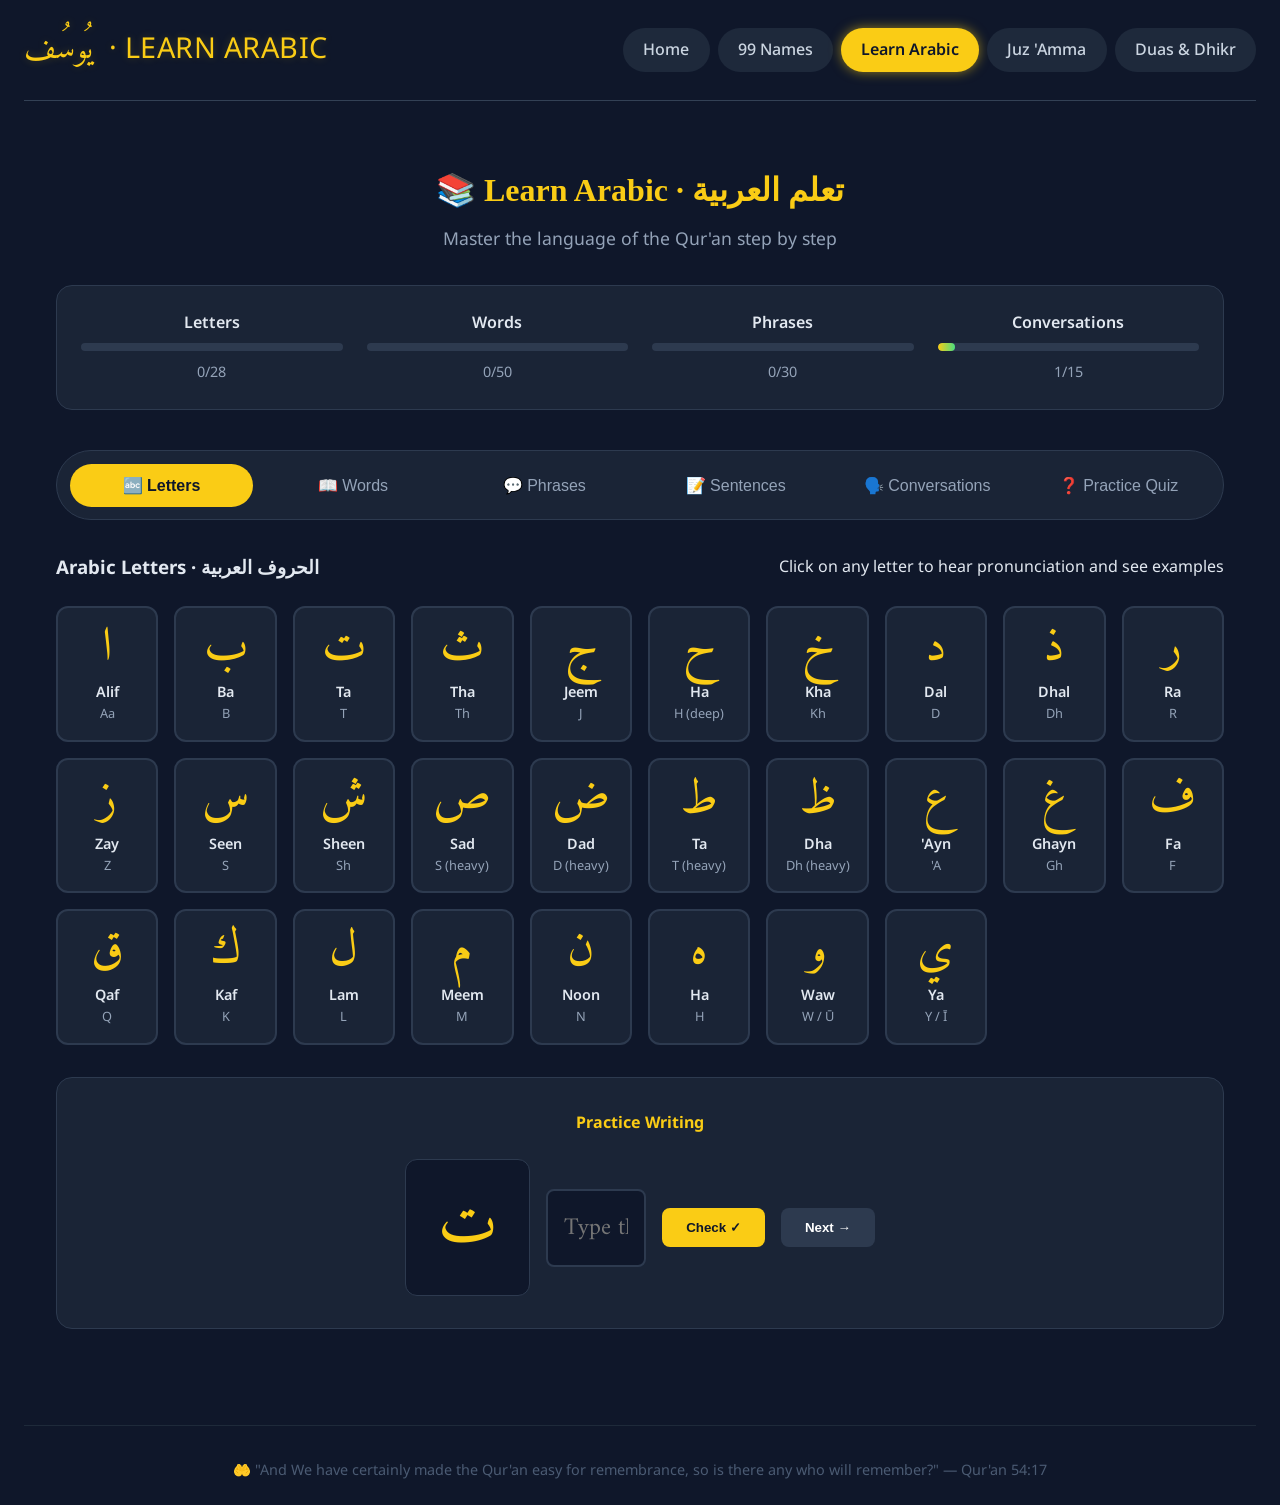
==== commit e04f7e0c: "Updated my app name" ====
--- a/arabic.html
+++ b/arabic.html
@@ -3,7 +3,7 @@
 <head>
     <meta charset="UTF-8">
     <meta name="viewport" content="width=device-width, initial-scale=1.0">
-    <title>Learn Arabic · SAMKRAN Ilm</title>
+    <title>Yusuf · Arabic & Dhikr</title>
     <link rel="stylesheet" href="css/style.css">
     <link rel="preconnect" href="https://fonts.googleapis.com">
     <link rel="preconnect" href="https://fonts.gstatic.com" crossorigin>
@@ -14,7 +14,7 @@
         <!-- Header -->
         <header class="header">
             <div class="logo">
-                <h1><span class="arabic-logo">تعلم العربية</span> · Learn Arabic</h1>
+                <h1><span class="arabic-logo">يُوسُف</span> · LEARN ARABIC</h1>
             </div>
             <nav class="nav">
                 <a href="index.html">Home</a>
@@ -109,7 +109,7 @@
                             <option value="nature">☀️ Nature</option>
                             <option value="family">👪 Family</option>
                             <option value="household">🏠 Household</option>
-                            <option value="colors">🎨 Colors</option>
+                               <option value="colors">🎨 Colors</option>
                             <option value="quranic">📖 Quranic</option>
                         </select>
                     </div>
--- a/css/style.css
+++ b/css/style.css
@@ -2940,4 +2940,213 @@
         break-inside: avoid;
         border: 1px solid #000;
     }
+}
+
+
+/* Add these mobile-specific styles at the end of your style.css */
+
+/* Base mobile styles */
+@media screen and (max-width: 768px) {
+    .container {
+        width: 100%;
+        padding: 10px;
+        overflow-x: hidden;
+    }
+
+    /* Header navigation for mobile */
+    .nav {
+        display: flex;
+        flex-wrap: wrap;
+        justify-content: center;
+        gap: 8px;
+        margin-top: 15px;
+    }
+
+    .nav a {
+        padding: 8px 12px;
+        font-size: 14px;
+        white-space: nowrap;
+    }
+
+    /* Arabic header */
+    .arabic-header h2 {
+        font-size: 1.8em;
+        word-break: break-word;
+    }
+
+    /* Progress bars - stack vertically on mobile */
+    .learning-progress {
+        grid-template-columns: 1fr;
+        gap: 15px;
+        padding: 15px;
+    }
+
+    /* Tabs - make them scrollable horizontally */
+    .learning-tabs {
+        flex-wrap: nowrap;
+        overflow-x: auto;
+        justify-content: flex-start;
+        padding: 10px 0;
+        -webkit-overflow-scrolling: touch;
+        scrollbar-width: none; /* Firefox */
+    }
+
+    .learning-tabs::-webkit-scrollbar {
+        display: none; /* Chrome/Safari */
+    }
+
+    .tab-btn {
+        flex: 0 0 auto;
+        padding: 10px 18px;
+        font-size: 14px;
+    }
+
+    /* Letters grid - adjust for mobile */
+    .letters-master-grid {
+        grid-template-columns: repeat(3, 1fr) !important;
+        gap: 8px;
+        padding: 10px;
+    }
+
+    .letter-card {
+        padding: 10px 5px;
+    }
+
+    .letter-arabic {
+        font-size: 28px;
+    }
+
+    /* Words grid */
+    .words-grid {
+        grid-template-columns: repeat(2, 1fr) !important;
+        gap: 10px;
+    }
+
+    .word-card {
+        padding: 12px;
+    }
+
+    /* Filter bar */
+    .filter-bar {
+        flex-direction: column;
+        gap: 10px;
+    }
+
+    .search-box, .category-select {
+        width: 100%;
+        padding: 12px;
+        font-size: 16px; /* Prevents zoom on mobile */
+    }
+
+    /* Conversation container */
+    .conversation-header {
+        flex-direction: column;
+        gap: 10px;
+    }
+
+    .conversation-bubble {
+        max-width: 90%;
+        padding: 12px;
+        font-size: 14px;
+    }
+
+    /* Quiz section */
+    .quiz-controls-panel {
+        flex-direction: column;
+        gap: 10px;
+    }
+
+    .quiz-options-grid {
+        grid-template-columns: 1fr !important;
+    }
+
+    .quiz-card-large {
+        padding: 15px;
+    }
+
+    /* Practice section */
+    .practice-input-group {
+        flex-direction: column;
+    }
+
+    .practice-input-group input,
+    .practice-input-group button {
+        width: 100%;
+        border-radius: 8px !important;
+    }
+
+    /* Writing practice */
+    .writing-practice {
+        flex-direction: column;
+        align-items: center;
+    }
+
+    .writing-input {
+        width: 80px;
+        height: 80px;
+        font-size: 40px;
+    }
+
+    /* Footer */
+    .footer {
+        padding: 15px;
+        font-size: 14px;
+    }
+}
+
+/* Small phones */
+@media screen and (max-width: 480px) {
+    .letters-master-grid {
+        grid-template-columns: repeat(2, 1fr) !important;
+    }
+
+    .words-grid {
+        grid-template-columns: 1fr !important;
+    }
+
+    .arabic-header h2 {
+        font-size: 1.5em;
+    }
+
+    .tab-btn {
+        padding: 8px 14px;
+        font-size: 13px;
+    }
+
+    .conversation-bubble {
+        max-width: 100%;
+    }
+}
+
+/* Fix for touch interactions */
+.tab-btn, 
+.letter-card, 
+.word-card,
+.quiz-option,
+button {
+    cursor: pointer;
+    -webkit-tap-highlight-color: transparent;
+}
+
+.tab-btn:active,
+.letter-card:active,
+.word-card:active {
+    transform: scale(0.98);
+    opacity: 0.9;
+}
+
+/* Ensure text doesn't overflow */
+h1, h2, h3, h4, p, span {
+    word-wrap: break-word;
+    overflow-wrap: break-word;
+}
+
+/* Fix for 100vh on mobile */
+.arabic-page {
+    min-height: 100vh;
+    min-height: -webkit-fill-available;
+}
+
+html {
+    height: -webkit-fill-available;
 }
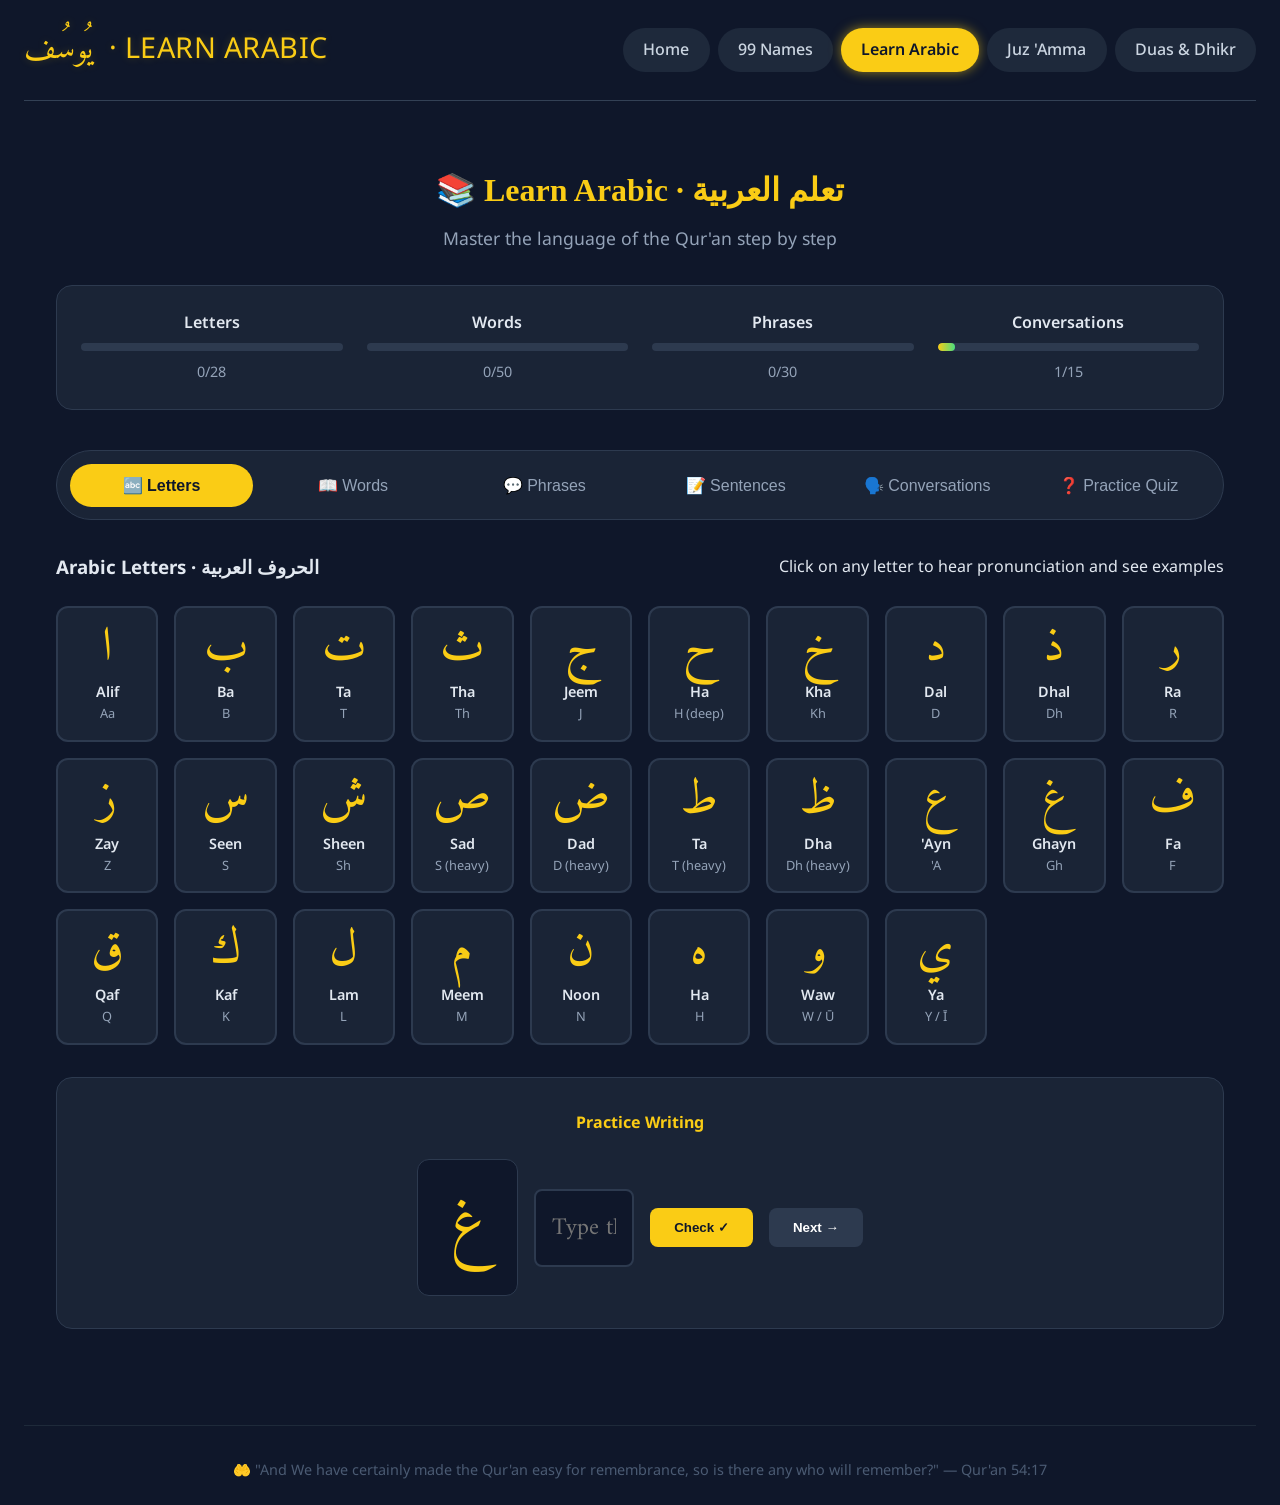
==== commit 6488537d: "Added sw.js file plus install button" ====
--- a/arabic.html
+++ b/arabic.html
@@ -269,5 +269,12 @@
 
     <script src="js/arabic-data.js"></script>
     <script src="js/arabic.js"></script>
+    <script>
+  if ('serviceWorker' in navigator) {
+    navigator.serviceWorker.register('/sw.js')
+      .then(reg => console.log('✅ Service Worker registered'))
+      .catch(err => console.log('❌ Service Worker error:', err));
+  }
+</script>
 </body>
 </html>
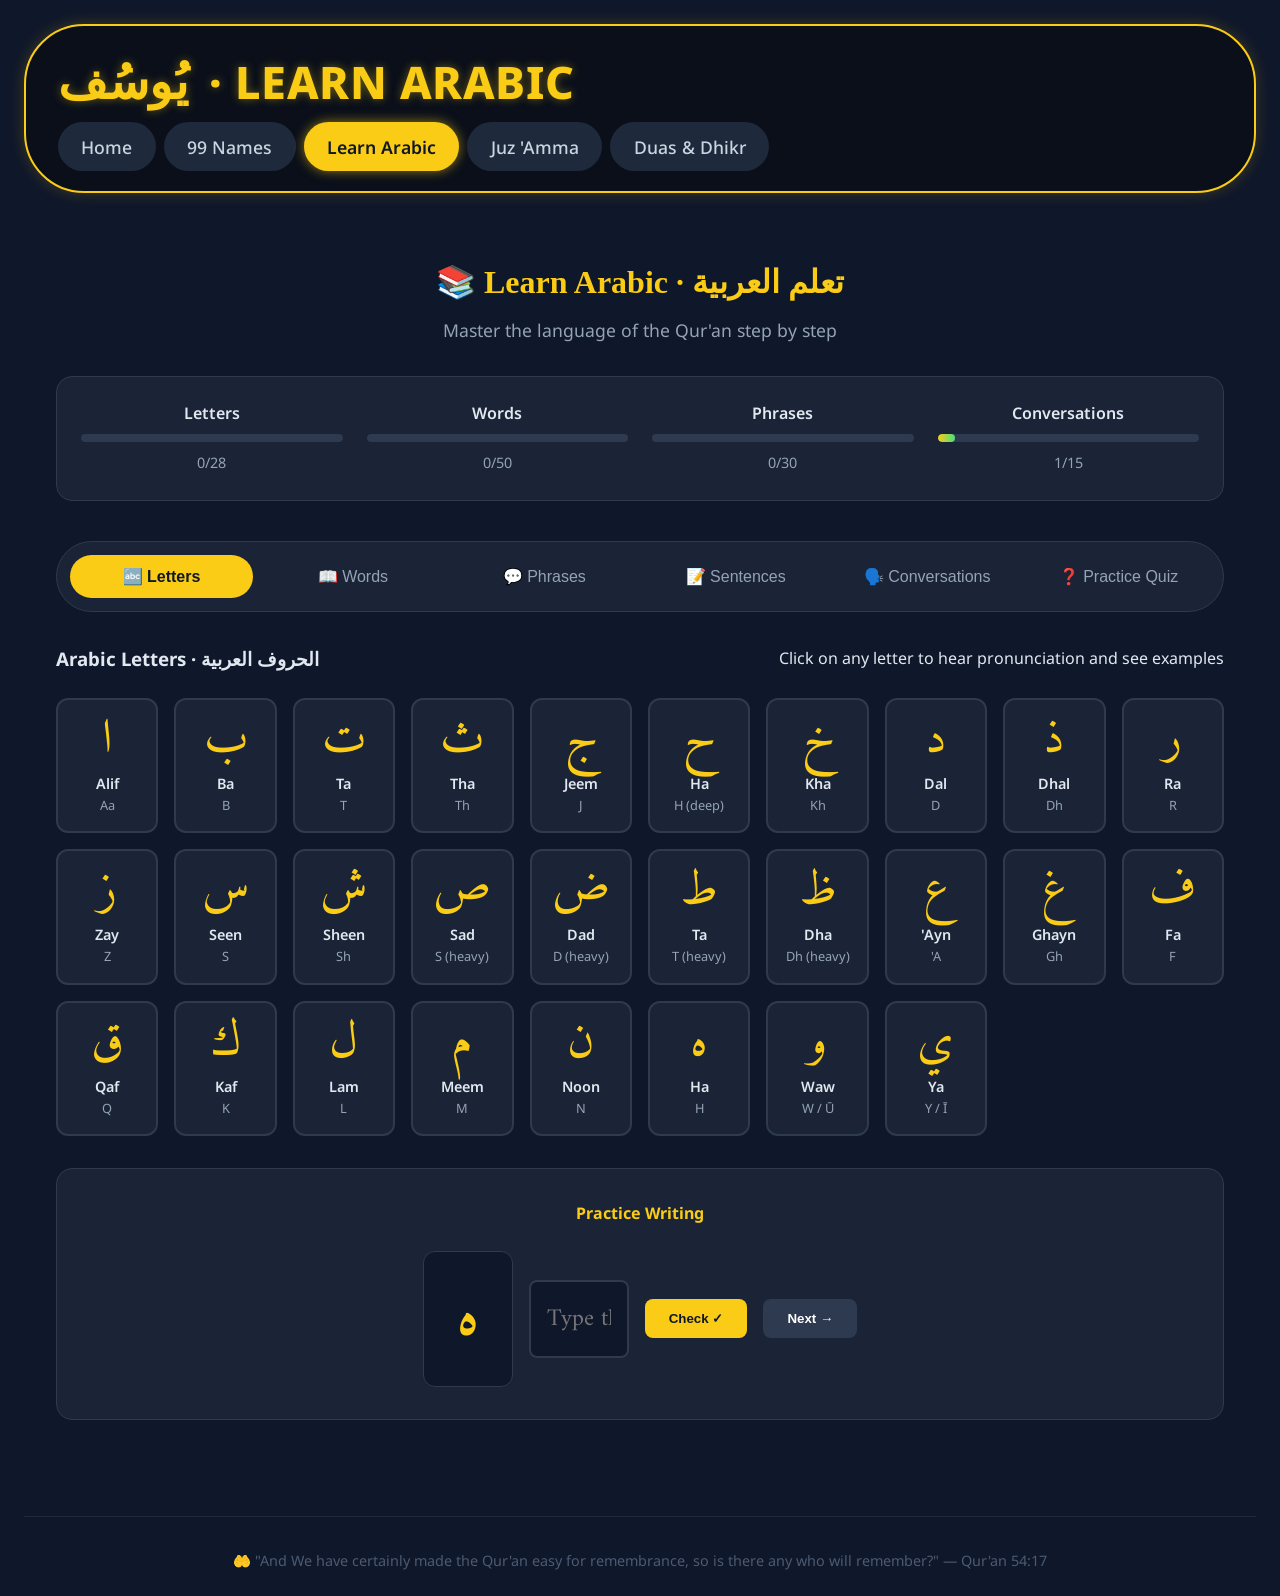
==== commit 0ad8cd82: "Updated dua tab" ====
--- a/arabic.html
+++ b/arabic.html
@@ -21,7 +21,7 @@
                 <a href="names.html">99 Names</a>
                 <a href="arabic.html" class="active">Learn Arabic</a>
                 <a href="juzAmma.html">Juz 'Amma</a>
-                <a href="dua.html">Duas & Dhikr</a>
+                <a href="dua-dhikr.html">Duas & Dhikr</a>
             </nav>
         </header>
 
--- a/css/style.css
+++ b/css/style.css
@@ -8,7 +8,7 @@
 }
 
 body {
-  background-color: #0f172a; /* deep navy */
+  background-color: #0f172a;
   color: #e2e8f0;
   font-family: 'Noto Sans', -apple-system, BlinkMacSystemFont, 'Segoe UI', sans-serif;
   line-height: 1.6;
@@ -27,23 +27,27 @@
   justify-content: space-between;
   align-items: center;
   flex-wrap: wrap;
-  padding-bottom: 1.5rem;
+  background-color: #0a0f1a;
+  padding: 1.2rem 2rem;
+  border-radius: 60px;
+  border: 2px solid #facc15;
+  box-shadow: 0 0 15px rgba(250, 204, 21, 0.2);
   margin-bottom: 2rem;
-  border-bottom: 1px solid #334155;
 }
 
 .logo h1 {
-  font-size: 1.8rem;
-  font-weight: 400;
-  color: #facc15; /* gold */
-  text-shadow: 0 0 8px rgba(250, 204, 21, 0.2);
+  font-size: 2.8rem;
+  font-weight: 800;
+  color: #facc15;
+  text-shadow: 0 0 10px rgba(250, 204, 21, 0.4);
   letter-spacing: 0.5px;
 }
 
 .arabic-logo {
   font-family: 'Amiri', serif;
-  font-size: 2rem;
+  font-size: 3rem;
   margin-right: 0.5rem;
+  font-weight: 800;
 }
 
 .nav {
@@ -55,12 +59,13 @@
 .nav a {
   color: #cbd5e1;
   text-decoration: none;
-  padding: 0.5rem 1.2rem;
+  padding: 0.6rem 1.4rem;
   border-radius: 40px;
   background-color: #1e293b;
   border: 1px solid transparent;
   transition: all 0.2s ease;
   font-weight: 500;
+  font-size: 1.1rem;
 }
 
 .nav a:hover {
@@ -76,7 +81,7 @@
   box-shadow: 0 0 12px #facc1590;
 }
 
-/* ===== CARDS & GRIDS ===== */
+/* ===== CARDS & GRIDS (GENERAL) ===== */
 .dashboard {
   display: grid;
   grid-template-columns: repeat(auto-fit, minmax(320px, 1fr));
@@ -202,7 +207,7 @@
   padding: 0.4rem 1.2rem;
 }
 
-/* ===== COUNTERS ===== */
+/* ===== COUNTERS (used in Dhikr) ===== */
 .dhikr-item {
   background: #1e2a3a;
   border-radius: 60px;
@@ -502,7 +507,7 @@
   cursor: help;
 }
 
-/* ===== TABS ===== */
+/* ===== TABS (general) ===== */
 .tabs-container {
   display: flex;
   flex-wrap: wrap;
@@ -676,19 +681,2207 @@
   font-size: 0.9rem;
 }
 
-.counter-card {
+/* ===== ROOTS & KHUTBAH ===== */
+.roots-grid {
+  display: grid;
+  grid-template-columns: repeat(auto-fit, minmax(250px, 1fr));
+  gap: 1.5rem;
+  margin: 2rem 0;
+}
+
+.root-card {
+  background: #1a2436;
+  border-radius: 28px;
+  padding: 1.5rem;
+  border: 1px solid #2d3a4f;
+}
+
+.root-letters {
+  font-family: 'Amiri', serif;
+  font-size: 2.5rem;
+  color: #facc15;
+  margin-bottom: 0.5rem;
+}
+
+.root-meaning {
+  color: white;
+  font-weight: 500;
+  margin-bottom: 1rem;
+}
+
+.root-words {
+  list-style: none;
+}
+
+.root-words li {
+  padding: 0.3rem 0;
+  border-bottom: 1px dashed #334155;
+  display: flex;
+  justify-content: space-between;
+}
+
+.khutbah-grid {
+  display: grid;
+  grid-template-columns: repeat(auto-fill, minmax(200px, 1fr));
+  gap: 1rem;
+  margin: 1.5rem 0;
+}
+
+.khutbah-item {
+  background: #1b2538;
+  border-radius: 20px;
+  padding: 1rem;
+  text-align: center;
+}
+
+.khutbah-arabic {
+  font-family: 'Amiri', serif;
+  font-size: 1.8rem;
+  color: white;
+}
+
+.khutbah-translit {
+  color: #facc15;
+  font-style: italic;
+  font-size: 0.9rem;
+}
+
+.khutbah-meaning {
+  color: #94a3b8;
+  font-size: 0.85rem;
+  margin-top: 0.3rem;
+}
+
+/* ===== FOOTER ===== */
+.footer {
+  margin-top: 4rem;
+  text-align: center;
+  color: #4b5b73;
+  font-size: 0.9rem;
+  border-top: 1px solid #1e2a3a;
+  padding-top: 2rem;
+}
+
+/* ===== UTILITY CLASSES ===== */
+.section-header {
+  display: flex;
+  justify-content: space-between;
+  align-items: center;
+  flex-wrap: wrap;
+  margin: 1.5rem 0;
+}
+
+.section-header h2 {
+  color: #facc15;
+  font-weight: 500;
+}
+
+.info-box {
+  background: #1a2436;
+  border-radius: 28px;
+  padding: 1.5rem;
+  margin: 1.5rem 0;
+  border-left: 4px solid #facc15;
+}
+
+/* ===== SCROLLBAR STYLING ===== */
+::-webkit-scrollbar {
+  width: 8px;
+}
+
+::-webkit-scrollbar-track {
+  background: #1a2436;
+  border-radius: 10px;
+}
+
+::-webkit-scrollbar-thumb {
+  background: #3d4e66;
+  border-radius: 10px;
+}
+
+::-webkit-scrollbar-thumb:hover {
+  background: #facc1540;
+}
+
+/* ===== JUZ 'AMMA STYLES ===== */
+.juz-content {
+  min-height: 60vh;
+  padding: 1rem 0;
+}
+
+.juz-header {
+  margin-bottom: 2rem;
+}
+
+.juz-header h2 {
+  font-size: 2.2rem;
+  color: #facc15;
+  margin-bottom: 1rem;
+  font-weight: 500;
+}
+
+.progress-summary {
+  background: #1a2436;
+  border-radius: 60px;
+  padding: 1.5rem;
+  margin-bottom: 2rem;
+  border: 1px solid #2d3a4f;
+}
+
+.summary-stats {
+  display: flex;
+  justify-content: space-between;
+  margin-bottom: 1rem;
+  color: #e2e8f0;
+}
+
+.stat {
+  font-size: 1.1rem;
+}
+
+.overall-progress-bar {
+  height: 8px;
+  background: #2d3a4f;
+  border-radius: 10px;
+  overflow: hidden;
+}
+
+.progress-fill {
+  height: 100%;
+  background: linear-gradient(90deg, #facc15, #4ade80);
+  transition: width 0.3s ease;
+}
+
+.surah-grid {
+  display: flex;
+  flex-direction: column;
+  gap: 1rem;
+}
+
+.surah-card {
+  background: #1a2436;
+  border-radius: 24px;
+  padding: 1.2rem 1.5rem;
+  border: 1px solid #2d3a4f;
+  display: flex;
+  align-items: center;
+  gap: 1.5rem;
+  position: relative;
+  transition: all 0.2s ease;
+  cursor: pointer;
+}
+
+.surah-card:hover {
+  border-color: #facc15;
+  transform: translateX(8px);
+  box-shadow: 0 4px 12px rgba(250, 204, 21, 0.1);
+}
+
+.surah-card.memorized {
+  border-left: 4px solid #4ade80;
+}
+
+.surah-number {
+  font-size: 1.8rem;
+  font-weight: 600;
+  color: #facc15;
+  opacity: 0.5;
+  min-width: 50px;
+  text-align: center;
+}
+
+.surah-info {
+  flex: 1;
+}
+
+.surah-arabic {
+  font-family: 'Amiri', serif;
+  font-size: 1.8rem;
+  color: white;
+  line-height: 1.4;
+}
+
+.surah-english {
+  font-size: 1.2rem;
+  color: #e2e8f0;
+  margin-bottom: 0.3rem;
+}
+
+.surah-ayahs {
+  font-size: 0.9rem;
+  color: #94a3b8;
+}
+
+.surah-progress {
+  width: 100px;
+  height: 4px;
+  background: #2d3a4f;
+  border-radius: 4px;
+  overflow: hidden;
+}
+
+.surah-progress .progress-bar {
+  height: 100%;
+  background: #4ade80;
+  transition: width 0.3s ease;
+}
+
+.memorized-badge {
+  position: absolute;
+  top: -8px;
+  right: 20px;
+  background: #4ade80;
+  color: #0f172a;
+  padding: 0.2rem 1rem;
+  border-radius: 30px;
+  font-size: 0.8rem;
+  font-weight: 600;
+}
+
+.play-btn-small {
+  background: #facc15;
+  border: none;
+  color: #0f172a;
+  width: 40px;
+  height: 40px;
+  border-radius: 50%;
+  font-size: 1.2rem;
+  cursor: pointer;
+  transition: all 0.2s;
+  display: flex;
+  align-items: center;
+  justify-content: center;
+}
+
+.play-btn-small:hover {
+  transform: scale(1.1);
+  box-shadow: 0 0 20px #facc15;
+}
+
+.surah-view {
+  animation: fadeIn 0.3s ease;
+}
+
+.back-btn {
+  background: #1e2a3a;
+  border: 1px solid #facc1540;
+  color: white;
+  padding: 0.6rem 1.5rem;
+  border-radius: 40px;
+  cursor: pointer;
+  margin-bottom: 2rem;
+  font-size: 1rem;
+  transition: all 0.2s;
+}
+
+.back-btn:hover {
+  background: #2a3a50;
+  border-color: #facc15;
+}
+
+.surah-header {
+  text-align: center;
+  margin-bottom: 2rem;
+  padding: 2rem;
+  background: #1a2436;
+  border-radius: 40px;
+  border: 1px solid #2d3a4f;
+}
+
+.surah-arabic-large {
+  font-family: 'Amiri', serif;
+  font-size: 3.5rem;
+  color: #facc15;
+  margin-bottom: 0.5rem;
+}
+
+.surah-english-large {
+  font-size: 1.8rem;
+  color: #e2e8f0;
+  margin-bottom: 0.5rem;
+}
+
+.surah-meta {
+  color: #94a3b8;
+  font-size: 1rem;
+}
+
+.audio-player {
+  background: #1a2436;
+  border-radius: 60px;
+  padding: 1.5rem;
+  margin-bottom: 2rem;
+  border: 1px solid #2d3a4f;
+}
+
+.player-controls {
+  display: flex;
+  gap: 1rem;
+  justify-content: center;
+  flex-wrap: wrap;
+  margin-bottom: 1rem;
+}
+
+.control-btn {
+  background: #2d3a4f;
+  border: none;
+  color: white;
+  padding: 0.6rem 1.5rem;
+  border-radius: 40px;
+  cursor: pointer;
+  font-size: 1rem;
+  transition: all 0.2s;
+  min-width: 100px;
+}
+
+.control-btn:hover {
+  background: #facc15;
+  color: #0f172a;
+}
+
+.speed-control {
+  display: flex;
+  align-items: center;
+  gap: 0.5rem;
+}
+
+.speed-control select {
+  background: #2d3a4f;
+  border: 1px solid #facc1540;
+  color: white;
+  padding: 0.5rem 1rem;
+  border-radius: 30px;
+  cursor: pointer;
+}
+
+.progress-container {
+  position: relative;
+  height: 10px;
+  background: #2d3a4f;
+  border-radius: 10px;
+  overflow: hidden;
+}
+
+.progress-container .progress-bar {
+  position: absolute;
+  top: 0;
+  left: 0;
+  height: 100%;
+  background: linear-gradient(90deg, #facc15, #4ade80);
+  pointer-events: none;
+}
+
+.seek-slider {
+  position: absolute;
+  top: 0;
+  left: 0;
+  width: 100%;
+  height: 100%;
+  opacity: 0;
+  cursor: pointer;
+  z-index: 2;
+}
+
+.seek-slider:hover {
+  opacity: 0.3;
+}
+
+.view-controls {
+  display: flex;
+  gap: 0.5rem;
+  justify-content: center;
+  margin-bottom: 2rem;
+  flex-wrap: wrap;
+}
+
+.view-btn {
+  background: transparent;
+  border: 1px solid #2d3a4f;
+  color: #94a3b8;
+  padding: 0.6rem 1.2rem;
+  border-radius: 40px;
+  cursor: pointer;
+  transition: all 0.2s;
+  font-size: 0.95rem;
+}
+
+.view-btn:hover {
+  border-color: #facc15;
+  color: white;
+}
+
+.view-btn.active {
+  background: #facc15;
+  color: #0f172a;
+  border-color: #facc15;
+  font-weight: 600;
+}
+
+.ayah-container {
   background: #1a2436;
   border-radius: 40px;
   padding: 2rem;
+  border: 1px solid #2d3a4f;
+  max-height: 500px;
+  overflow-y: auto;
+}
+
+.ayah {
+  padding: 1rem;
+  border-bottom: 1px solid #2d3a4f;
+  transition: all 0.2s;
+  font-size: 1.2rem;
+  line-height: 1.8;
+  cursor: pointer;
+}
+
+.ayah:last-child {
+  border-bottom: none;
+}
+
+.ayah:hover {
+  background: #2d3a4f;
+  transform: translateX(5px);
+}
+
+.ayah.active-ayah {
+  background: rgba(250, 204, 21, 0.15);
+  border-left: 4px solid #facc15;
+  border-radius: 0 8px 8px 0;
+}
+
+.ayah-number {
+  color: #facc15;
+  font-weight: 600;
+  margin-right: 1rem;
+  min-width: 40px;
+  display: inline-block;
+  font-size: 1rem;
+}
+
+.ayah-arabic {
+  font-family: 'Amiri', serif;
+  font-size: 1.8rem;
+  color: white;
+  line-height: 2.2;
+  direction: rtl;
+  display: inline-block;
+  width: 100%;
+  text-align: right;
+}
+
+.ayah-translit {
+  color: #e2e8f0;
+  font-style: italic;
+  font-size: 1.2rem;
+  line-height: 1.8;
+}
+
+.ayah-swahili {
+  color: #94a3b8;
+  font-size: 1.1rem;
+  line-height: 1.8;
+}
+
+/* Memorization Mode */
+.ayah-container.memorization-mode .ayah:not(.active-ayah) .ayah-arabic,
+.ayah-container.memorization-mode .ayah:not(.active-ayah) .ayah-translit,
+.ayah-container.memorization-mode .ayah:not(.active-ayah) .ayah-swahili {
+  filter: blur(5px);
+  user-select: none;
+  opacity: 0.5;
+}
+
+.ayah-container.memorization-mode .ayah.active-ayah .ayah-arabic,
+.ayah-container.memorization-mode .ayah.active-ayah .ayah-translit,
+.ayah-container.memorization-mode .ayah.active-ayah .ayah-swahili {
+  filter: none;
+  opacity: 1;
+  font-weight: bold;
+}
+
+/* Surah Navigation */
+.surah-navigation {
+  display: flex;
+  justify-content: space-between;
+  margin-top: 2rem;
+  gap: 1rem;
+  flex-wrap: wrap;
+}
+
+.surah-navigation .nav-btn {
+  background: #1e2a3a;
+  border: 1px solid #facc1540;
+  color: white;
+  padding: 0.8rem 1.5rem;
+  border-radius: 40px;
+  cursor: pointer;
+  font-size: 1rem;
+  transition: all 0.2s;
+  flex: 1;
+  min-width: 150px;
+}
+
+.surah-navigation .nav-btn:hover:not(:disabled) {
+  background: #2a3a50;
+  border-color: #facc15;
+}
+
+.surah-navigation .nav-btn:disabled {
+  opacity: 0.3;
+  cursor: not-allowed;
+}
+
+/* ===== ARABIC LEARNING PAGE STYLES ===== */
+.arabic-page {
+  max-width: 1200px;
+  margin: 0 auto;
+  padding: 2rem 1rem;
+}
+
+.arabic-header {
+  text-align: center;
+  margin-bottom: 2rem;
+}
+
+.arabic-header h2 {
+  font-size: 2rem;
+  color: #facc15;
+  margin-bottom: 0.5rem;
+  font-family: 'Amiri', serif;
+}
+
+.arabic-subtitle {
+  color: #94a3b8;
+  font-size: 1.1rem;
+}
+
+/* Learning Progress */
+.learning-progress {
+  display: grid;
+  grid-template-columns: repeat(auto-fit, minmax(200px, 1fr));
+  gap: 1.5rem;
+  margin-bottom: 2.5rem;
+  padding: 1.5rem;
+  background: #1a2436;
+  border-radius: 16px;
+  border: 1px solid #2d3a4f;
+}
+
+.progress-item {
+  text-align: center;
+}
+
+.progress-label {
+  display: block;
+  font-weight: 600;
+  color: #e2e8f0;
+  margin-bottom: 0.5rem;
+}
+
+.progress-bar-container {
+  height: 8px;
+  background: #2d3a4f;
+  border-radius: 4px;
+  margin-bottom: 0.5rem;
+  overflow: hidden;
+}
+
+.progress-bar-fill {
+  height: 100%;
+  background: linear-gradient(90deg, #facc15, #4ade80);
+  border-radius: 4px;
+  transition: width 0.5s ease;
+}
+
+.progress-count {
+  color: #94a3b8;
+  font-size: 0.9rem;
+}
+
+/* Learning Tabs */
+.learning-tabs {
+  display: flex;
+  flex-wrap: wrap;
+  justify-content: center;
+  gap: 0.5rem;
+  margin-bottom: 2rem;
+  background: #1a2436;
+  padding: 0.8rem;
+  border-radius: 60px;
+  border: 1px solid #2d3a4f;
+}
+
+.learning-tabs .tab-btn {
+  padding: 0.75rem 1.5rem;
+  border: none;
+  background: transparent;
+  color: #94a3b8;
+  font-weight: 500;
+  cursor: pointer;
+  border-radius: 40px;
+  transition: all 0.2s ease;
+  font-size: 1rem;
+}
+
+.learning-tabs .tab-btn:hover {
+  background: #2d3a4f;
+  color: white;
+}
+
+.learning-tabs .tab-btn.active {
+  background: #facc15;
+  color: #0f172a;
+  font-weight: 600;
+}
+
+.learning-tab-content {
+  display: none;
+  animation: fadeIn 0.5s ease;
+}
+
+.learning-tab-content.active {
+  display: block;
+}
+
+/* Letters Master Grid */
+.letters-master-grid {
+  display: grid;
+  grid-template-columns: repeat(auto-fill, minmax(100px, 1fr));
+  gap: 1rem;
+  margin-bottom: 2rem;
+}
+
+.letter-master-card {
+  background: #1a2436;
+  border: 2px solid #2d3a4f;
+  border-radius: 12px;
+  padding: 1rem;
+  text-align: center;
+  cursor: pointer;
+  transition: all 0.3s ease;
+  position: relative;
+}
+
+.letter-master-card:hover {
+  transform: translateY(-5px);
+  border-color: #facc15;
+  box-shadow: 0 10px 20px rgba(0, 0, 0, 0.5);
+}
+
+.letter-main {
+  font-family: 'Amiri', serif;
+  font-size: 3rem;
+  color: #facc15;
+  line-height: 1;
+  margin-bottom: 0.5rem;
+}
+
+.letter-name {
+  display: block;
+  font-weight: 600;
+  color: #e2e8f0;
+  font-size: 0.9rem;
+}
+
+.letter-sound {
+  display: block;
+  color: #94a3b8;
+  font-size: 0.8rem;
+}
+
+.viewed-badge {
+  position: absolute;
+  top: 5px;
+  right: 5px;
+  background: #facc15;
+  color: #0f172a;
+  width: 20px;
+  height: 20px;
+  border-radius: 50%;
+  display: flex;
+  align-items: center;
+  justify-content: center;
+  font-size: 0.8rem;
+  font-weight: bold;
+}
+
+.viewed-badge-small {
+  position: absolute;
+  top: 5px;
+  right: 5px;
+  color: #facc15;
+  font-size: 1rem;
+}
+
+/* Letter Modal */
+.letter-modal {
+  position: fixed;
+  top: 0;
+  left: 0;
+  width: 100%;
+  height: 100%;
+  background: rgba(0, 0, 0, 0.9);
+  display: flex;
+  align-items: center;
+  justify-content: center;
+  z-index: 1000;
+}
+
+.letter-modal-content {
+  background: #1a2436;
+  border: 2px solid #facc15;
+  border-radius: 20px;
+  padding: 2rem;
+  max-width: 500px;
+  width: 90%;
+  max-height: 80vh;
+  overflow-y: auto;
+  position: relative;
+}
+
+.close-modal {
+  position: absolute;
+  top: 1rem;
+  right: 1rem;
+  background: none;
+  border: none;
+  font-size: 1.5rem;
+  cursor: pointer;
+  color: #94a3b8;
+}
+
+.close-modal:hover {
+  color: #facc15;
+}
+
+.letter-modal-header {
+  text-align: center;
+  margin-bottom: 2rem;
+  padding-bottom: 1rem;
+  border-bottom: 1px solid #2d3a4f;
+}
+
+.letter-modal-arabic {
+  font-family: 'Amiri', serif;
+  font-size: 5rem;
+  color: #facc15;
+  line-height: 1;
+}
+
+.letter-modal-name {
+  font-size: 1.2rem;
+  color: #e2e8f0;
+}
+
+.letter-detail-item {
+  margin-bottom: 1.5rem;
+}
+
+.detail-label {
+  display: block;
+  font-weight: 600;
+  color: #facc15;
+  margin-bottom: 0.25rem;
+}
+
+.detail-value {
+  color: #e2e8f0;
+}
+
+.example-list {
+  margin: 0.5rem 0 0 1.5rem;
+  color: #94a3b8;
+}
+
+.letter-practice-btn {
+  width: 100%;
+  padding: 1rem;
+  background: #facc15;
+  color: #0f172a;
+  border: none;
+  border-radius: 8px;
+  font-weight: 600;
+  cursor: pointer;
+  transition: all 0.3s ease;
+  margin-top: 1rem;
+}
+
+.letter-practice-btn:hover {
+  background: #ffd966;
+  transform: translateY(-2px);
+}
+
+/* Writing Practice */
+.letter-practice {
+  background: #1a2436;
+  border: 1px solid #2d3a4f;
+  border-radius: 16px;
+  padding: 2rem;
+  margin-top: 2rem;
+  text-align: center;
+}
+
+.letter-practice h4 {
+  color: #facc15;
+  margin-bottom: 1.5rem;
+}
+
+.writing-practice {
+  display: flex;
+  align-items: center;
+  justify-content: center;
+  gap: 1rem;
+  flex-wrap: wrap;
+}
+
+.writing-letter {
+  font-family: 'Amiri', serif;
+  font-size: 4rem;
+  color: #facc15;
+  background: #0f172a;
+  padding: 1rem 2rem;
+  border-radius: 12px;
+  border: 1px solid #2d3a4f;
+}
+
+.writing-input {
+  padding: 1rem;
+  font-size: 1.5rem;
+  width: 100px;
+  text-align: center;
+  border: 2px solid #2d3a4f;
+  border-radius: 8px;
+  font-family: 'Amiri', serif;
+  background: #0f172a;
+  color: white;
+}
+
+.writing-check, .writing-next {
+  padding: 0.75rem 1.5rem;
+  border: none;
+  border-radius: 8px;
+  font-weight: 600;
+  cursor: pointer;
+  transition: all 0.3s ease;
+}
+
+.writing-check {
+  background: #facc15;
+  color: #0f172a;
+}
+
+.writing-check:hover {
+  background: #ffd966;
+}
+
+.writing-next {
+  background: #2d3a4f;
+  color: white;
+}
+
+.writing-next:hover {
+  background: #3d4e66;
+}
+
+/* Word Cards (Learning) */
+.word-card {
+  background: #1a2436;
+  border: 1px solid #2d3a4f;
+  border-radius: 12px;
+  padding: 1.5rem 1rem;
+  text-align: center;
+  cursor: pointer;
+  transition: all 0.3s ease;
+  position: relative;
+}
+
+.word-card:hover {
+  transform: translateY(-5px);
+  border-color: #facc15;
+  box-shadow: 0 10px 20px rgba(0, 0, 0, 0.5);
+}
+
+.word-arabic {
+  font-family: 'Amiri', serif;
+  font-size: 2rem;
+  color: #facc15;
+  margin-bottom: 0.5rem;
+}
+
+.word-meaning {
+  font-weight: 600;
+  color: #e2e8f0;
+  margin-bottom: 0.25rem;
+}
+
+.word-category {
+  display: inline-block;
+  padding: 0.25rem 0.75rem;
+  background: #facc1520;
+  color: #facc15;
+  border-radius: 20px;
+  font-size: 0.8rem;
+  border: 1px solid #facc1540;
+}
+
+/* Flashcard */
+.word-flashcard {
+  position: fixed;
+  top: 50%;
+  left: 50%;
+  transform: translate(-50%, -50%);
+  background: #1a2436;
+  border: 2px solid #facc15;
+  border-radius: 20px;
+  padding: 2rem;
+  max-width: 500px;
+  width: 90%;
+  z-index: 1000;
+  box-shadow: 0 20px 40px rgba(0, 0, 0, 0.8);
+}
+
+.flashcard-content {
+  text-align: center;
+}
+
+.flashcard-arabic {
+  font-family: 'Amiri', serif;
+  font-size: 4rem;
+  color: #facc15;
+  margin-bottom: 1rem;
+}
+
+.flashcard-translit {
+  font-size: 1.2rem;
+  color: #e2e8f0;
+  margin-bottom: 0.5rem;
+}
+
+.flashcard-meaning {
+  font-size: 1.5rem;
+  font-weight: 600;
+  color: white;
+  margin-bottom: 1rem;
+}
+
+.flashcard-example {
+  background: #0f172a;
+  padding: 1rem;
+  border-radius: 8px;
+  margin: 1rem 0;
+  color: #94a3b8;
+  font-style: italic;
+}
+
+.flashcard-navigation {
+  display: flex;
+  justify-content: center;
+  gap: 1rem;
+  margin-top: 1.5rem;
+}
+
+.flashcard-navigation button {
+  padding: 0.5rem 2rem;
+  border: 1px solid #2d3a4f;
+  border-radius: 8px;
+  background: #0f172a;
+  color: white;
+  cursor: pointer;
+  transition: all 0.3s ease;
+}
+
+.flashcard-navigation button:hover {
+  background: #facc15;
+  color: #0f172a;
+  border-color: #facc15;
+}
+
+.close-flashcard {
+  position: absolute;
+  top: 1rem;
+  right: 1rem;
+  background: none;
+  border: none;
+  font-size: 1.5rem;
+  cursor: pointer;
+  color: #94a3b8;
+}
+
+.close-flashcard:hover {
+  color: #facc15;
+}
+
+/* Phrase Cards */
+.phrase-card {
+  background: #1a2436;
+  border: 1px solid #2d3a4f;
+  border-radius: 16px;
+  padding: 1.5rem;
+  transition: all 0.3s ease;
+  position: relative;
+}
+
+.phrase-card:hover {
+  transform: translateY(-5px);
+  border-color: #facc15;
+  box-shadow: 0 10px 20px rgba(0, 0, 0, 0.5);
+}
+
+.phrase-arabic-large {
+  font-family: 'Amiri', serif;
+  font-size: 2.2rem;
+  color: #facc15;
+  margin-bottom: 0.5rem;
+  line-height: 1.4;
+  direction: rtl;
+}
+
+.phrase-translit {
+  color: #94a3b8;
+  font-size: 0.9rem;
+  margin-bottom: 0.5rem;
+  font-style: italic;
+}
+
+.phrase-meaning-large {
+  font-size: 1.2rem;
+  font-weight: 600;
+  color: #e2e8f0;
+  margin-bottom: 0.5rem;
+}
+
+.phrase-usage {
+  display: inline-block;
+  padding: 0.25rem 1rem;
+  background: #2d3a4f;
+  border-radius: 20px;
+  font-size: 0.8rem;
+  color: #94a3b8;
+}
+
+/* Sentence Cards */
+.sentences-grid {
+  display: grid;
+  grid-template-columns: repeat(auto-fill, minmax(280px, 1fr));
+  gap: 1.5rem;
+}
+
+.sentence-card {
+  background: #1a2436;
+  border: 1px solid #2d3a4f;
+  border-radius: 16px;
+  padding: 1.5rem;
+  transition: all 0.3s ease;
+}
+
+.sentence-card:hover {
+  transform: translateY(-5px);
+  border-color: #facc15;
+  box-shadow: 0 10px 20px rgba(0, 0, 0, 0.5);
+}
+
+.sentence-arabic {
+  font-family: 'Amiri', serif;
+  font-size: 1.8rem;
+  color: #facc15;
+  margin-bottom: 0.5rem;
+  line-height: 1.4;
+  direction: rtl;
+}
+
+.sentence-translit {
+  color: #94a3b8;
+  font-size: 0.9rem;
+  margin-bottom: 0.5rem;
+  font-style: italic;
+}
+
+.sentence-meaning {
+  color: #e2e8f0;
+  margin-bottom: 0.5rem;
+}
+
+.sentence-type {
+  display: inline-block;
+  padding: 0.25rem 1rem;
+  background: #facc1520;
+  color: #facc15;
+  border-radius: 20px;
+  font-size: 0.8rem;
+  border: 1px solid #facc1540;
+}
+
+/* Conversation Container */
+.conversation-container {
+  background: #1a2436;
+  border-radius: 20px;
+  padding: 2rem;
+  border: 1px solid #2d3a4f;
+}
+
+.conversation-header {
+  display: flex;
+  gap: 1rem;
+  margin-bottom: 2rem;
+  flex-wrap: wrap;
+}
+
+.category-select {
+  flex: 1;
+  min-width: 200px;
+  padding: 0.75rem;
+  border: 2px solid #2d3a4f;
+  border-radius: 8px;
+  font-size: 1rem;
+  color: white;
+  background: #0f172a;
+}
+
+.shuffle-btn {
+  padding: 0.75rem 1.5rem;
+  background: #facc15;
+  color: #0f172a;
+  border: none;
+  border-radius: 8px;
+  cursor: pointer;
+  transition: all 0.3s ease;
+  font-weight: 600;
+}
+
+.shuffle-btn:hover {
+  background: #ffd966;
+  transform: translateY(-2px);
+}
+
+.conversation-dialogue {
+  margin-bottom: 2rem;
+}
+
+.conversation-line {
+  padding: 1rem;
+  margin-bottom: 1rem;
+  border-radius: 12px;
+  cursor: pointer;
+  transition: all 0.3s ease;
+  position: relative;
+}
+
+.conversation-line.speaker-a {
+  background: #1e2a3a;
+  border-left: 4px solid #facc15;
+}
+
+.conversation-line.speaker-b {
+  background: #2a3a4f;
+  border-left: 4px solid #4ade80;
+}
+
+.conversation-line:hover {
+  transform: translateX(5px);
+  box-shadow: 0 5px 10px rgba(0, 0, 0, 0.3);
+}
+
+.speaker-label {
+  font-weight: 600;
+  color: #facc15;
+  margin-bottom: 0.5rem;
+}
+
+.conversation-arabic {
+  font-family: 'Amiri', serif;
+  font-size: 1.5rem;
+  color: white;
+  margin-bottom: 0.25rem;
+  line-height: 1.4;
+  direction: rtl;
+}
+
+.conversation-translit {
+  font-size: 0.9rem;
+  color: #94a3b8;
+  font-style: italic;
+  margin-bottom: 0.25rem;
+}
+
+.conversation-meaning {
+  color: #e2e8f0;
+}
+
+.current-line {
+  position: absolute;
+  top: 0.5rem;
+  right: 0.5rem;
+  background: #facc15;
+  color: #0f172a;
+  padding: 0.2rem 0.5rem;
+  border-radius: 4px;
+  font-size: 0.8rem;
+  font-weight: bold;
+}
+
+/* Conversation Practice */
+.conversation-practice {
+  background: #0f172a;
+  border: 1px solid #2d3a4f;
+  border-radius: 16px;
+  padding: 2rem;
+  margin-top: 2rem;
+}
+
+.conversation-practice h4 {
+  color: #facc15;
+  margin-bottom: 1rem;
+}
+
+.practice-role {
+  margin-bottom: 1rem;
+  font-weight: 600;
+  color: #e2e8f0;
+}
+
+.practice-role span {
+  color: #facc15;
+}
+
+.practice-line {
+  background: #1a2436;
+  padding: 1rem;
+  border-radius: 8px;
+  margin-bottom: 1rem;
+  border: 1px solid #2d3a4f;
+  color: white;
+}
+
+.practice-input-group {
+  display: flex;
+  gap: 0.5rem;
+  margin-bottom: 1rem;
+}
+
+.practice-input-group input {
+  flex: 1;
+  padding: 1rem;
+  border: 2px solid #2d3a4f;
+  border-radius: 8px;
+  font-size: 1rem;
+  background: #0f172a;
+  color: white;
+}
+
+.practice-input-group button {
+  padding: 0 2rem;
+  background: #facc15;
+  color: #0f172a;
+  border: none;
+  border-radius: 8px;
+  cursor: pointer;
+  transition: all 0.3s ease;
+  font-weight: 600;
+}
+
+.practice-input-group button:hover {
+  background: #ffd966;
+}
+
+.practice-feedback {
+  padding: 1rem;
+  border-radius: 8px;
+  font-weight: 600;
+}
+
+.practice-feedback.success {
+  background: #4ade8020;
+  color: #4ade80;
+  border: 1px solid #4ade80;
+}
+
+.practice-feedback.error {
+  background: #ef444420;
+  color: #ef4444;
+  border: 1px solid #ef4444;
+}
+
+/* Quiz Container */
+.quiz-master-container {
+  background: #1a2436;
+  border-radius: 20px;
+  padding: 2rem;
+  border: 1px solid #2d3a4f;
+}
+
+.quiz-controls-panel {
+  display: flex;
+  gap: 1rem;
+  margin-bottom: 2rem;
+  flex-wrap: wrap;
+  align-items: center;
+}
+
+.quiz-new-btn {
+  padding: 0.75rem 1.5rem;
+  background: #facc15;
+  color: #0f172a;
+  border: none;
+  border-radius: 8px;
+  cursor: pointer;
+  transition: all 0.3s ease;
+  font-weight: 600;
+}
+
+.quiz-new-btn:hover {
+  background: #ffd966;
+}
+
+.quiz-counter {
+  margin-left: auto;
+  padding: 0.5rem 1rem;
+  background: #2d3a4f;
+  border-radius: 20px;
+  font-weight: 600;
+  color: #e2e8f0;
+}
+
+.quiz-card-large {
+  background: linear-gradient(135deg, #1a2436 0%, #0f172a 100%);
+  border: 1px solid #facc15;
+  border-radius: 16px;
+  padding: 3rem 2rem;
+  margin-bottom: 2rem;
+  color: white;
+}
+
+.quiz-question-large {
+  font-size: 1.5rem;
+  margin-bottom: 2rem;
+  text-align: center;
+  line-height: 1.6;
+  color: #facc15;
+}
+
+.quiz-options-grid {
+  display: grid;
+  grid-template-columns: repeat(auto-fit, minmax(200px, 1fr));
+  gap: 1rem;
+  margin-bottom: 2rem;
+}
+
+.quiz-option-btn {
+  padding: 1rem;
+  background: #1e2a3a;
+  border: 2px solid #2d3a4f;
+  border-radius: 8px;
+  color: white;
+  font-size: 1rem;
+  cursor: pointer;
+  transition: all 0.3s ease;
+}
+
+.quiz-option-btn:hover:not(:disabled) {
+  background: #2d3a4f;
+  border-color: #facc15;
+  transform: translateY(-2px);
+}
+
+.quiz-option-btn.correct {
+  background: #4ade80;
+  border-color: #4ade80;
+  color: #0f172a;
+}
+
+.quiz-option-btn.wrong {
+  background: #ef4444;
+  border-color: #ef4444;
+}
+
+.quiz-option-btn:disabled {
+  cursor: not-allowed;
+  opacity: 0.7;
+}
+
+.quiz-input-group {
+  display: flex;
+  gap: 0.5rem;
+  margin-bottom: 2rem;
+}
+
+.quiz-input-group input {
+  flex: 1;
+  padding: 1rem;
+  border: 2px solid #2d3a4f;
+  border-radius: 8px;
+  background: #0f172a;
+  color: white;
+  font-size: 1rem;
+}
+
+.quiz-input-group input::placeholder {
+  color: #94a3b8;
+}
+
+.quiz-input-group button {
+  padding: 0 2rem;
+  background: #facc15;
+  color: #0f172a;
+  border: none;
+  border-radius: 8px;
+  cursor: pointer;
+  transition: all 0.3s ease;
+  font-weight: 600;
+}
+
+.quiz-input-group button:hover {
+  background: #ffd966;
+}
+
+.quiz-feedback-large {
+  padding: 1rem;
+  border-radius: 8px;
+  margin-bottom: 1rem;
+  text-align: center;
+  font-weight: 600;
+  font-size: 1.2rem;
+}
+
+.quiz-feedback-large.correct {
+  background: #4ade8020;
+  color: #4ade80;
+  border: 1px solid #4ade80;
+}
+
+.quiz-feedback-large.wrong {
+  background: #ef444420;
+  color: #ef4444;
+  border: 1px solid #ef4444;
+}
+
+.quiz-explanation {
+  background: #0f172a;
+  padding: 1rem;
+  border-radius: 8px;
+  font-style: italic;
+  color: #94a3b8;
+}
+
+.quiz-stats {
+  display: flex;
+  justify-content: center;
+  gap: 2rem;
+  margin-top: 2rem;
+}
+
+.quiz-stat-item {
+  text-align: center;
+}
+
+.quiz-stat-label {
+  display: block;
+  color: #94a3b8;
+  font-size: 0.9rem;
+  margin-bottom: 0.25rem;
+}
+
+.quiz-stat-value {
+  font-size: 2rem;
+  font-weight: 700;
+  color: #facc15;
+}
+
+/* Category Filters */
+.category-filters {
+  display: flex;
+  gap: 0.5rem;
+  flex-wrap: wrap;
+  margin: 1rem 0;
+}
+
+.category-btn {
+  background: transparent;
+  border: 1px solid #2d3a4f;
+  color: #94a3b8;
+  padding: 0.5rem 1.2rem;
+  border-radius: 30px;
+  cursor: pointer;
+  transition: all 0.2s;
+  font-size: 0.95rem;
+}
+
+.category-btn:hover {
+  border-color: #facc15;
+  color: white;
+}
+
+.category-btn.active {
+  background: #facc15;
+  color: #0f172a;
+  border-color: #facc15;
+  font-weight: 600;
+}
+
+/* Error & Loading Messages */
+.error-message {
+  text-align: center;
+  padding: 2rem;
+  background: #1a2436;
+  border-radius: 40px;
+  color: #ef4444;
+  border: 1px solid #ef4444;
+}
+
+.loading-message {
+  text-align: center;
+  padding: 3rem;
+  color: #94a3b8;
+  font-size: 1.2rem;
+}
+
+/* Filter Bar (general) */
+.filter-bar {
+  display: flex;
+  gap: 1rem;
+  margin-bottom: 2rem;
+  flex-wrap: wrap;
+  align-items: center;
+}
+
+.category-select {
+  padding: 0.75rem;
+  border: 2px solid #2d3a4f;
+  border-radius: 8px;
+  font-size: 1rem;
+  min-width: 150px;
+  background: #0f172a;
+  color: white;
+}
+
+/* ===== DUA TAB SPECIFIC STYLES ===== */
+.dua-container {
+  padding: 1rem 0;
+}
+
+.dua-header {
+  text-align: center;
+  margin-bottom: 2rem;
+  padding: 2rem;
+  background: linear-gradient(145deg, #1a2436, #0f1a2a);
+  border-radius: 60px;
+  border: 1px solid #2d3a4f;
+}
+
+.header-icon {
+  font-size: 4rem;
+  margin-bottom: 1rem;
+  animation: float 3s ease-in-out infinite;
+}
+
+.dua-header h2 {
+  font-size: 2.2rem;
+  color: #facc15;
+  margin-bottom: 0.5rem;
+  font-weight: 500;
+}
+
+.header-subtitle {
+  color: #94a3b8;
+  font-size: 1.1rem;
+}
+
+.stats-bar {
+  display: grid;
+  grid-template-columns: repeat(auto-fit, minmax(120px, 1fr));
+  gap: 1rem;
+  margin-bottom: 2rem;
+  background: #1a2436;
+  border-radius: 60px;
+  padding: 1.5rem;
+  border: 1px solid #2d3a4f;
+}
+
+.stat-item {
+  text-align: center;
+  padding: 0.5rem;
+  border-right: 1px solid #2d3a4f;
+}
+
+.stat-item:last-child {
+  border-right: none;
+}
+
+.stat-number {
+  display: block;
+  font-size: 2rem;
+  font-weight: 600;
+  color: #facc15;
+  line-height: 1.2;
+}
+
+.stat-label {
+  font-size: 0.9rem;
+  color: #94a3b8;
+}
+
+.filter-buttons {
+  display: flex;
+  gap: 0.5rem;
+  flex-wrap: wrap;
+}
+
+.filter-btn {
+  background: #1e2a3a;
+  border: 1px solid #2d3a4f;
+  color: #94a3b8;
+  padding: 0.8rem 1.5rem;
+  border-radius: 40px;
+  cursor: pointer;
+  font-size: 0.95rem;
+  transition: all 0.2s;
+  font-weight: 500;
+}
+
+.filter-btn:hover {
+  border-color: #facc15;
+  color: white;
+  background: #2d3a4f;
+}
+
+.filter-btn.active {
+  background: #facc15;
+  color: #0f172a;
+  border-color: #facc15;
+  font-weight: 600;
+}
+
+.category-pills {
+  display: flex;
+  flex-wrap: wrap;
+  gap: 0.5rem;
+  margin-bottom: 1rem;
+  padding: 0.5rem 0;
+}
+
+.category-pill {
+  background: transparent;
+  border: 1px solid #2d3a4f;
+  color: #94a3b8;
+  padding: 0.5rem 1.2rem;
+  border-radius: 30px;
+  cursor: pointer;
+  font-size: 0.9rem;
+  transition: all 0.2s;
+}
+
+.category-pill:hover {
+  border-color: #facc15;
+  color: white;
+}
+
+.category-pill.active {
+  background: #facc15;
+  color: #0f172a;
+  border-color: #facc15;
+  font-weight: 500;
+}
+
+.prophet-strip {
+  background: #1a2436;
+  border-radius: 60px;
+  padding: 1rem 1.5rem;
+  margin-bottom: 2rem;
+  border: 1px solid #2d3a4f;
+  display: flex;
+  align-items: center;
+  gap: 1rem;
+  flex-wrap: wrap;
+}
+
+.prophet-label {
+  color: #facc15;
+  font-weight: 600;
+  font-size: 1rem;
+}
+
+.prophet-pills {
+  display: flex;
+  flex-wrap: wrap;
+  gap: 0.5rem;
+  flex: 1;
+}
+
+.prophet-pill {
+  background: transparent;
+  border: 1px solid #2d3a4f;
+  color: #94a3b8;
+  padding: 0.4rem 1rem;
+  border-radius: 30px;
+  cursor: pointer;
+  font-size: 0.85rem;
+  transition: all 0.2s;
+  white-space: nowrap;
+}
+
+.prophet-pill:hover {
+  border-color: #facc15;
+  color: white;
+  background: #2d3a4f;
+}
+
+.prophet-pill.active {
+  background: #facc15;
+  color: #0f172a;
+  border-color: #facc15;
+  font-weight: 600;
+}
+
+.duas-grid {
+  display: grid;
+  grid-template-columns: repeat(auto-fill, minmax(350px, 1fr));
+  gap: 1.5rem;
   margin: 2rem 0;
-  text-align: center;
-  border: 1px solid #2d3a4f;
-}
-
-.current-dhikr {
+  min-height: 400px;
+}
+
+/* ===== DUA CARD – DARK THEME, FIXED HEIGHT, SCROLLABLE ===== */
+.dua-card {
+  background: #1a2436;
+  border-radius: 32px;
+  padding: 1.8rem;
+  border: 1px solid #2d3a4f;
+  transition: all 0.3s ease;
+  position: relative;
+  animation: fadeIn 0.5s ease;
+  height: 450px;
+  overflow-y: auto;
+  display: flex;
+  flex-direction: column;
+}
+
+.dua-card:hover {
+  border-color: #facc15;
+  transform: translateY(-5px);
+  box-shadow: 0 20px 25px -10px rgba(0, 0, 0, 0.7);
+}
+
+.card-badges {
+  display: flex;
+  justify-content: space-between;
+  align-items: center;
+  margin-bottom: 1rem;
+  flex-wrap: wrap;
+  gap: 0.5rem;
+}
+
+.source-badge {
+  background: #facc1520;
+  color: #facc15;
+  padding: 0.3rem 1rem;
+  border-radius: 30px;
+  font-size: 0.8rem;
+  font-weight: 500;
+  border: 1px solid #facc1540;
+}
+
+.source-badge.quran {
+  background: #4ade8020;
+  color: #4ade80;
+  border-color: #4ade8040;
+}
+
+.source-badge.hadith {
+  background: #60a5fa20;
+  color: #60a5fa;
+  border-color: #60a5fa40;
+}
+
+.category-badge {
+  background: #2d3a4f;
+  color: #e2e8f0;
+  padding: 0.3rem 1rem;
+  border-radius: 30px;
+  font-size: 0.8rem;
+}
+
+.favorite-btn {
+  background: transparent;
+  border: none;
+  color: #64748b;
+  font-size: 1.5rem;
+  cursor: pointer;
+  transition: all 0.2s;
+  padding: 0.2rem 0.5rem;
+  line-height: 1;
+}
+
+.favorite-btn:hover {
+  transform: scale(1.2);
+  color: #f43f5e;
+}
+
+.favorite-btn.active {
+  color: #f43f5e;
+  text-shadow: 0 0 10px #f43f5e80;
+}
+
+.prophet-name {
+  color: #94a3b8;
+  font-size: 0.95rem;
+  margin-bottom: 0.8rem;
+  padding-bottom: 0.5rem;
+  border-bottom: 1px dashed #2d3a4f;
+}
+
+.arabic-text {
+  font-family: 'Amiri', serif;
   font-size: 2rem;
-  color: #facc15;
+  color: white;
+  text-align: center;
+  margin: 1rem 0;
+  line-height: 1.6;
+  direction: rtl;
+}
+
+.swahili-text {
+  color: #a0afc0;
+  font-size: 1rem;
+  text-align: center;
+  margin: 0.5rem 0;
+  padding: 0.8rem;
+  background: #0f172a80;
+  border-radius: 24px;
+  border-left: 3px solid #facc1560;
+}
+
+.reference {
+  color: #64748b;
+  font-size: 0.9rem;
+  text-align: right;
+  margin-top: 1rem;
+  padding-top: 0.8rem;
+  border-top: 1px solid #2d3a4f;
+}
+
+.no-results {
+  text-align: center;
+  padding: 4rem;
+  background: #1a2436;
+  border-radius: 60px;
+  border: 1px solid #2d3a4f;
+}
+
+.no-results.hidden {
+  display: none;
+}
+
+.no-results-icon {
+  font-size: 4rem;
   margin-bottom: 1rem;
+  opacity: 0.5;
+}
+
+.no-results h3 {
+  color: #94a3b8;
+  font-size: 1.5rem;
+  margin-bottom: 0.5rem;
+}
+
+.no-results p {
+  color: #64748b;
+}
+
+.loading-spinner {
+  text-align: center;
+  padding: 4rem;
+}
+
+.spinner {
+  width: 50px;
+  height: 50px;
+  border: 3px solid #2d3a4f;
+  border-top-color: #facc15;
+  border-radius: 50%;
+  animation: spin 1s linear infinite;
+  margin: 0 auto 1rem;
+}
+
+@keyframes spin {
+  to { transform: rotate(360deg); }
+}
+
+@keyframes float {
+  0%, 100% { transform: translateY(0); }
+  50% { transform: translateY(-10px); }
+}
+
+@keyframes fadeIn {
+  from { opacity: 0; transform: translateY(10px); }
+  to { opacity: 1; transform: translateY(0); }
+}
+
+/* ===== PWA INSTALL BUTTON STYLES ===== */
+.install-btn {
+  background: linear-gradient(135deg, #facc15 0%, #fbbf24 100%);
+  color: #0f172a;
+  border: none;
+  padding: 0.8rem 1.5rem;
+  border-radius: 50px;
+  font-size: 1rem;
+  font-weight: 600;
+  cursor: pointer;
+  display: flex;
+  align-items: center;
+  gap: 0.5rem;
+  box-shadow: 0 4px 15px rgba(250, 204, 21, 0.3);
+  transition: all 0.3s ease;
+  margin: 1rem auto;
+}
+
+.install-btn:hover {
+  transform: translateY(-2px);
+  box-shadow: 0 6px 20px rgba(250, 204, 21, 0.5);
+}
+
+.install-btn .install-icon {
+  font-size: 1.2rem;
+}
+
+/* Offline indicator */
+.offline-indicator {
+  position: fixed;
+  bottom: 20px;
+  right: 20px;
+  background: #ef4444;
+  color: white;
+  padding: 0.5rem 1rem;
+  border-radius: 30px;
+  font-size: 0.9rem;
+  display: none;
+  z-index: 1000;
+  box-shadow: 0 4px 10px rgba(0,0,0,0.3);
+}
+
+.offline-indicator.show {
+  display: block;
+  animation: slideIn 0.3s ease;
+}
+
+@keyframes slideIn {
+  from {
+    transform: translateX(100%);
+    opacity: 0;
+  }
+  to {
+    transform: translateX(0);
+    opacity: 1;
+  }
+}
+
+/* App update notification */
+.update-notification {
+  position: fixed;
+  bottom: 20px;
+  left: 20px;
+  right: 20px;
+  max-width: 400px;
+  margin: 0 auto;
+  background: #1a2436;
+  border: 1px solid #facc15;
+  border-radius: 16px;
+  padding: 1rem;
+  display: none;
+  z-index: 1000;
+  box-shadow: 0 10px 30px rgba(0,0,0,0.5);
+}
+
+.update-notification.show {
+  display: block;
+  animation: fadeInUp 0.3s ease;
+}
+
+.update-content {
+  display: flex;
+  align-items: center;
+  gap: 1rem;
+}
+
+.update-icon {
+  font-size: 2rem;
+}
+
+.update-text {
+  flex: 1;
+}
+
+.update-text h4 {
+  color: #facc15;
+  margin-bottom: 0.25rem;
+}
+
+.update-text p {
+  color: #94a3b8;
+  font-size: 0.9rem;
+}
+
+.update-btn {
+  background: #facc15;
+  border: none;
+  color: #0f172a;
+  padding: 0.5rem 1rem;
+  border-radius: 30px;
+  font-weight: 600;
+  cursor: pointer;
+}
+
+.update-btn:hover {
+  background: #ffd966;
+}
+
+@keyframes fadeInUp {
+  from {
+    opacity: 0;
+    transform: translateY(20px);
+  }
+  to {
+    opacity: 1;
+    transform: translateY(0);
+  }
+}
+
+/* ===== MAIN TABS (for Duas/Dhikr/Tools) ===== */
+.main-tabs-container {
+  display: flex;
+  gap: 0.5rem;
+  margin: 2rem 0;
+  background: #1a2436;
+  padding: 0.8rem;
+  border-radius: 60px;
+  border: 1px solid #2d3a4f;
+  flex-wrap: wrap;
+  justify-content: center;
+}
+
+.main-tab-btn {
+  background: transparent;
+  border: none;
+  color: #94a3b8;
+  padding: 0.7rem 1.5rem;
+  border-radius: 40px;
+  cursor: pointer;
+  font-size: 1rem;
+  transition: all 0.2s;
+  flex: 0 1 auto;
+  min-width: 120px;
+  white-space: nowrap;
+}
+
+.main-tab-btn:hover {
+  background: #2d3a4f;
+  color: white;
+}
+
+.main-tab-btn.active {
+  background: #facc15;
+  color: #0f172a;
+  font-weight: 600;
+}
+
+.main-tab-content {
+  display: block;
+}
+
+.main-tab-content.hidden {
+  display: none !important;
+}
+
+/* ===== DHIKR TAB ===== */
+.dhikr-container, .tools-container {
+  padding: 1rem 0;
+}
+
+.dhikr-header, .tools-header {
+  text-align: center;
+  margin-bottom: 2rem;
+  padding: 2rem;
+  background: linear-gradient(145deg, #1a2436, #0f1a2a);
+  border-radius: 60px;
+  border: 1px solid #2d3a4f;
+}
+
+.dhikr-header h2, .tools-header h2 {
+  font-size: 2.2rem;
+  color: #facc15;
+  margin-bottom: 0.5rem;
+  font-weight: 500;
+}
+
+.dhikr-stats {
+  display: grid;
+  grid-template-columns: repeat(3, 1fr);
+  gap: 1rem;
+  margin-bottom: 2rem;
+  background: #1a2436;
+  border-radius: 60px;
+  padding: 1.5rem;
+  border: 1px solid #2d3a4f;
+}
+
+.dhikr-stat-item {
+  text-align: center;
+}
+
+.dhikr-stat-item .stat-number {
+  font-size: 2rem;
+  font-weight: 600;
+  color: #facc15;
+  display: block;
+}
+
+.dhikr-stat-item .stat-label {
+  color: #94a3b8;
+  font-size: 0.9rem;
+}
+
+.dhikr-main-card {
+  background: #1a2436;
+  border-radius: 40px;
+  padding: 2rem;
+  margin-bottom: 2rem;
+  border: 1px solid #2d3a4f;
+}
+
+.dhikr-display {
+  text-align: center;
+  margin-bottom: 1.5rem;
+}
+
+.dhikr-arabic {
+  font-family: 'Amiri', serif;
+  font-size: 2.5rem;
+  color: #facc15;
+}
+
+.dhikr-translit {
+  font-size: 1.3rem;
+  color: #e2e8f0;
+  font-style: italic;
+}
+
+.dhikr-meaning {
+  color: #94a3b8;
+  font-size: 1.1rem;
+  margin: 0.5rem 0;
+}
+
+.dhikr-recommended {
+  background: #facc1520;
+  color: #facc15;
+  padding: 0.3rem 1rem;
+  border-radius: 30px;
+  display: inline-block;
+  font-size: 0.9rem;
+}
+
+.dhikr-counter-section {
+  text-align: center;
+  margin: 1.5rem 0;
 }
 
 .counter-large {
@@ -696,10 +2889,10 @@
   align-items: center;
   justify-content: center;
   gap: 2rem;
-  margin: 1.5rem 0;
-}
-
-.counter-large-btn {
+  margin: 1rem 0;
+}
+
+.counter-large .counter-btn {
   background: #facc15;
   border: none;
   color: #0f172a;
@@ -709,19 +2902,50 @@
   border-radius: 50%;
   cursor: pointer;
   font-weight: bold;
-}
-
-.counter-large-value {
+  transition: 0.2s;
+}
+
+.counter-large .counter-btn:hover {
+  background: #ffd966;
+  transform: scale(1.05);
+}
+
+.counter-large .counter-value {
   font-size: 3rem;
   font-weight: 600;
   color: white;
   min-width: 80px;
-}
-
-.counter-presets {
+  text-align: center;
+}
+
+.counter-controls {
   display: flex;
   gap: 1rem;
   justify-content: center;
+  margin: 1rem 0;
+}
+
+.counter-control-btn {
+  background: transparent;
+  border: 1px solid #facc1540;
+  color: #cbd5e1;
+  padding: 0.5rem 1.5rem;
+  border-radius: 30px;
+  cursor: pointer;
+  transition: 0.2s;
+}
+
+.counter-control-btn:hover {
+  border-color: #facc15;
+  color: white;
+  background: #2d3a4f;
+}
+
+.counter-presets {
+  display: flex;
+  gap: 1rem;
+  justify-content: center;
+  flex-wrap: wrap;
 }
 
 .preset-btn {
@@ -731,6 +2955,7 @@
   padding: 0.5rem 1.5rem;
   border-radius: 30px;
   cursor: pointer;
+  transition: 0.2s;
 }
 
 .preset-btn:hover {
@@ -738,2415 +2963,320 @@
   color: white;
 }
 
-/* ===== ROOTS & KHUTBAH ===== */
-.roots-grid {
-  display: grid;
-  grid-template-columns: repeat(auto-fit, minmax(250px, 1fr));
-  gap: 1.5rem;
+.progress-container {
+  height: 8px;
+  background: #2d3a4f;
+  border-radius: 10px;
+  margin: 1rem 0;
+  overflow: hidden;
+}
+
+.progress-bar {
+  height: 100%;
+  background: linear-gradient(90deg, #facc15, #4ade80);
+  width: 0%;
+  transition: width 0.3s;
+}
+
+.dhikr-navigation {
+  display: flex;
+  justify-content: center;
+  gap: 1rem;
+  margin: 1.5rem 0;
+}
+
+.dhikr-position {
+  color: #94a3b8;
+  font-size: 1.1rem;
+}
+
+.dhikr-categories {
+  display: flex;
+  gap: 0.5rem;
+  flex-wrap: wrap;
   margin: 2rem 0;
 }
 
-.root-card {
-  background: #1a2436;
-  border-radius: 28px;
-  padding: 1.5rem;
-  border: 1px solid #2d3a4f;
-}
-
-.root-letters {
-  font-family: 'Amiri', serif;
-  font-size: 2.5rem;
-  color: #facc15;
-  margin-bottom: 0.5rem;
-}
-
-.root-meaning {
-  color: white;
-  font-weight: 500;
-  margin-bottom: 1rem;
-}
-
-.root-words {
-  list-style: none;
-}
-
-.root-words li {
-  padding: 0.3rem 0;
-  border-bottom: 1px dashed #334155;
-  display: flex;
-  justify-content: space-between;
-}
-
-.khutbah-grid {
+.dhikr-cat-btn {
+  background: #1e2a3a;
+  border: 1px solid #2d3a4f;
+  color: #94a3b8;
+  padding: 0.5rem 1.2rem;
+  border-radius: 30px;
+  cursor: pointer;
+  transition: all 0.2s;
+}
+
+.dhikr-cat-btn:hover, .dhikr-cat-btn.active {
+  border-color: #facc15;
+  color: white;
+  background: #2d3a4f;
+}
+
+.dhikr-grid {
   display: grid;
   grid-template-columns: repeat(auto-fill, minmax(200px, 1fr));
   gap: 1rem;
-  margin: 1.5rem 0;
-}
-
-.khutbah-item {
-  background: #1b2538;
-  border-radius: 20px;
+  margin-top: 1.5rem;
+}
+
+.dhikr-card {
+  background: #1a2436;
+  border: 1px solid #2d3a4f;
+  border-radius: 16px;
   padding: 1rem;
   text-align: center;
-}
-
-.khutbah-arabic {
+  cursor: pointer;
+  transition: all 0.2s;
+}
+
+.dhikr-card:hover {
+  border-color: #facc15;
+  transform: translateY(-3px);
+}
+
+.dhikr-card-arabic {
   font-family: 'Amiri', serif;
-  font-size: 1.8rem;
-  color: white;
-}
-
-.khutbah-translit {
-  color: #facc15;
-  font-style: italic;
+  font-size: 1.5rem;
+  color: #facc15;
+}
+
+.dhikr-card-meaning {
   font-size: 0.9rem;
-}
-
-.khutbah-meaning {
-  color: #94a3b8;
+  color: #94a3b8;
+  margin: 0.3rem 0;
+}
+
+.dhikr-card-count {
+  font-size: 0.8rem;
+  color: #e2e8f0;
+}
+
+/* ===== TOOLS TAB ===== */
+.tool-card {
+  background: #1a2436;
+  border-radius: 40px;
+  padding: 2rem;
+  margin-bottom: 2rem;
+  border: 1px solid #2d3a4f;
+}
+
+.tool-card h3 {
+  color: #facc15;
+  font-size: 1.5rem;
+  margin-bottom: 1rem;
+  font-weight: 500;
+}
+
+.calendar-display {
+  background: #1e2a3a;
+  border-radius: 60px;
+  padding: 1.5rem;
+  text-align: center;
+  font-size: 1.2rem;
+  margin-bottom: 1rem;
+}
+
+.calendar-events ul {
+  list-style: none;
+  padding: 0;
+}
+
+.calendar-events li {
+  padding: 0.5rem 0;
+  border-bottom: 1px dashed #2d3a4f;
+}
+
+.prayer-times-grid {
+  display: grid;
+  grid-template-columns: repeat(auto-fit, minmax(100px, 1fr));
+  gap: 0.5rem;
+  margin: 1rem 0;
+}
+
+.prayer-times-grid div {
+  background: #1e2a3a;
+  padding: 0.8rem;
+  border-radius: 8px;
+  text-align: center;
+}
+
+.calculation-method, .footnote {
   font-size: 0.85rem;
-  margin-top: 0.3rem;
-}
-
-/* ===== FOOTER ===== */
-.footer {
-  margin-top: 4rem;
-  text-align: center;
-  color: #4b5b73;
-  font-size: 0.9rem;
-  border-top: 1px solid #1e2a3a;
-  padding-top: 2rem;
-}
-
-/* ===== UTILITY CLASSES ===== */
-.section-header {
-  display: flex;
-  justify-content: space-between;
-  align-items: center;
-  flex-wrap: wrap;
-  margin: 1.5rem 0;
-}
-
-.section-header h2 {
-  color: #facc15;
-  font-weight: 500;
-}
-
-.info-box {
-  background: #1a2436;
-  border-radius: 28px;
-  padding: 1.5rem;
-  margin: 1.5rem 0;
-  border-left: 4px solid #facc15;
-}
-
-/* ===== SCROLLBAR STYLING ===== */
-::-webkit-scrollbar {
-  width: 8px;
-}
-
-::-webkit-scrollbar-track {
-  background: #1a2436;
-  border-radius: 10px;
-}
-
-::-webkit-scrollbar-thumb {
-  background: #3d4e66;
-  border-radius: 10px;
-}
-
-::-webkit-scrollbar-thumb:hover {
-  background: #facc1540;
-}
-
-/* ===== JUZ 'AMMA STYLES ===== */
-.juz-content {
-    min-height: 60vh;
-    padding: 1rem 0;
-}
-
-.juz-header {
-    margin-bottom: 2rem;
-}
-
-.juz-header h2 {
-    font-size: 2.2rem;
-    color: #facc15;
-    margin-bottom: 1rem;
-    font-weight: 500;
-}
-
-.progress-summary {
-    background: #1a2436;
-    border-radius: 60px;
-    padding: 1.5rem;
-    margin-bottom: 2rem;
-    border: 1px solid #2d3a4f;
-}
-
-.summary-stats {
-    display: flex;
-    justify-content: space-between;
-    margin-bottom: 1rem;
-    color: #e2e8f0;
-}
-
-.stat {
-    font-size: 1.1rem;
-}
-
-.overall-progress-bar {
-    height: 8px;
-    background: #2d3a4f;
-    border-radius: 10px;
-    overflow: hidden;
-}
-
-.progress-fill {
-    height: 100%;
-    background: linear-gradient(90deg, #facc15, #4ade80);
-    transition: width 0.3s ease;
-}
-
-.surah-grid {
-    display: flex;
-    flex-direction: column;
-    gap: 1rem;
-}
-
-.surah-card {
-    background: #1a2436;
-    border-radius: 24px;
-    padding: 1.2rem 1.5rem;
-    border: 1px solid #2d3a4f;
-    display: flex;
-    align-items: center;
-    gap: 1.5rem;
-    position: relative;
-    transition: all 0.2s ease;
-    cursor: pointer;
-}
-
-.surah-card:hover {
-    border-color: #facc15;
-    transform: translateX(8px);
-    box-shadow: 0 4px 12px rgba(250, 204, 21, 0.1);
-}
-
-.surah-card.memorized {
-    border-left: 4px solid #4ade80;
-}
-
-.surah-number {
-    font-size: 1.8rem;
-    font-weight: 600;
-    color: #facc15;
-    opacity: 0.5;
-    min-width: 50px;
-    text-align: center;
-}
-
-.surah-info {
-    flex: 1;
-}
-
-.surah-arabic {
-    font-family: 'Amiri', serif;
-    font-size: 1.8rem;
-    color: white;
-    line-height: 1.4;
-}
-
-.surah-english {
-    font-size: 1.2rem;
-    color: #e2e8f0;
-    margin-bottom: 0.3rem;
-}
-
-.surah-ayahs {
-    font-size: 0.9rem;
-    color: #94a3b8;
-}
-
-.surah-progress {
-    width: 100px;
-    height: 4px;
-    background: #2d3a4f;
-    border-radius: 4px;
-    overflow: hidden;
-}
-
-.surah-progress .progress-bar {
-    height: 100%;
-    background: #4ade80;
-    transition: width 0.3s ease;
-}
-
-.memorized-badge {
-    position: absolute;
-    top: -8px;
-    right: 20px;
-    background: #4ade80;
-    color: #0f172a;
-    padding: 0.2rem 1rem;
-    border-radius: 30px;
-    font-size: 0.8rem;
-    font-weight: 600;
-}
-
-.play-btn-small {
-    background: #facc15;
-    border: none;
-    color: #0f172a;
-    width: 40px;
-    height: 40px;
-    border-radius: 50%;
-    font-size: 1.2rem;
-    cursor: pointer;
-    transition: all 0.2s;
-    display: flex;
-    align-items: center;
-    justify-content: center;
-}
-
-.play-btn-small:hover {
-    transform: scale(1.1);
-    box-shadow: 0 0 20px #facc15;
-}
-
-.surah-view {
-    animation: fadeIn 0.3s ease;
-}
-
-.back-btn {
-    background: #1e2a3a;
-    border: 1px solid #facc1540;
-    color: white;
-    padding: 0.6rem 1.5rem;
-    border-radius: 40px;
-    cursor: pointer;
-    margin-bottom: 2rem;
-    font-size: 1rem;
-    transition: all 0.2s;
-}
-
-.back-btn:hover {
-    background: #2a3a50;
-    border-color: #facc15;
-}
-
-.surah-header {
-    text-align: center;
-    margin-bottom: 2rem;
-    padding: 2rem;
-    background: #1a2436;
-    border-radius: 40px;
-    border: 1px solid #2d3a4f;
-}
-
-.surah-arabic-large {
-    font-family: 'Amiri', serif;
-    font-size: 3.5rem;
-    color: #facc15;
-    margin-bottom: 0.5rem;
-}
-
-.surah-english-large {
-    font-size: 1.8rem;
-    color: #e2e8f0;
-    margin-bottom: 0.5rem;
-}
-
-.surah-meta {
-    color: #94a3b8;
-    font-size: 1rem;
-}
-
-.audio-player {
-    background: #1a2436;
-    border-radius: 60px;
-    padding: 1.5rem;
-    margin-bottom: 2rem;
-    border: 1px solid #2d3a4f;
-}
-
-.player-controls {
-    display: flex;
-    gap: 1rem;
-    justify-content: center;
-    flex-wrap: wrap;
-    margin-bottom: 1rem;
-}
-
-.control-btn {
-    background: #2d3a4f;
-    border: none;
-    color: white;
-    padding: 0.6rem 1.5rem;
-    border-radius: 40px;
-    cursor: pointer;
-    font-size: 1rem;
-    transition: all 0.2s;
-    min-width: 100px;
-}
-
-.control-btn:hover {
-    background: #facc15;
-    color: #0f172a;
-}
-
-.speed-control {
-    display: flex;
-    align-items: center;
-    gap: 0.5rem;
-}
-
-.speed-control select {
-    background: #2d3a4f;
-    border: 1px solid #facc1540;
-    color: white;
-    padding: 0.5rem 1rem;
-    border-radius: 30px;
-    cursor: pointer;
-}
-
-.progress-container {
-    position: relative;
-    height: 10px;
-    background: #2d3a4f;
-    border-radius: 10px;
-    overflow: hidden;
-}
-
-.progress-container .progress-bar {
-    position: absolute;
-    top: 0;
-    left: 0;
-    height: 100%;
-    background: linear-gradient(90deg, #facc15, #4ade80);
-    pointer-events: none;
-}
-
-.seek-slider {
-    position: absolute;
-    top: 0;
-    left: 0;
-    width: 100%;
-    height: 100%;
-    opacity: 0;
-    cursor: pointer;
-    z-index: 2;
-}
-
-.seek-slider:hover {
-    opacity: 0.3;
-}
-
-.view-controls {
-    display: flex;
-    gap: 0.5rem;
-    justify-content: center;
-    margin-bottom: 2rem;
-    flex-wrap: wrap;
-}
-
-.view-btn {
-    background: transparent;
-    border: 1px solid #2d3a4f;
-    color: #94a3b8;
-    padding: 0.6rem 1.2rem;
-    border-radius: 40px;
-    cursor: pointer;
-    transition: all 0.2s;
-    font-size: 0.95rem;
-}
-
-.view-btn:hover {
-    border-color: #facc15;
-    color: white;
-}
-
-.view-btn.active {
-    background: #facc15;
-    color: #0f172a;
-    border-color: #facc15;
-    font-weight: 600;
-}
-
-.ayah-container {
-    background: #1a2436;
-    border-radius: 40px;
-    padding: 2rem;
-    border: 1px solid #2d3a4f;
-    max-height: 500px;
-    overflow-y: auto;
-}
-
-.ayah {
-    padding: 1rem;
-    border-bottom: 1px solid #2d3a4f;
-    transition: all 0.2s;
-    font-size: 1.2rem;
-    line-height: 1.8;
-    cursor: pointer;
-}
-
-.ayah:last-child {
-    border-bottom: none;
-}
-
-.ayah:hover {
-    background: #2d3a4f;
-    transform: translateX(5px);
-}
-
-.ayah.active-ayah {
-    background: rgba(250, 204, 21, 0.15);
-    border-left: 4px solid #facc15;
-    border-radius: 0 8px 8px 0;
-}
-
-.ayah-number {
-    color: #facc15;
-    font-weight: 600;
-    margin-right: 1rem;
-    min-width: 40px;
-    display: inline-block;
-    font-size: 1rem;
-}
-
-.ayah-arabic {
-    font-family: 'Amiri', serif;
-    font-size: 1.8rem;
-    color: white;
-    line-height: 2.2;
-    direction: rtl;
-    display: inline-block;
-    width: 100%;
-    text-align: right;
-}
-
-.ayah-translit {
-    color: #e2e8f0;
-    font-style: italic;
-    font-size: 1.2rem;
-    line-height: 1.8;
-}
-
-.ayah-swahili {
-    color: #94a3b8;
-    font-size: 1.1rem;
-    line-height: 1.8;
-}
-
-/* Memorization Mode */
-.ayah-container.memorization-mode .ayah:not(.active-ayah) .ayah-arabic,
-.ayah-container.memorization-mode .ayah:not(.active-ayah) .ayah-translit,
-.ayah-container.memorization-mode .ayah:not(.active-ayah) .ayah-swahili {
-    filter: blur(5px);
-    user-select: none;
-    opacity: 0.5;
-}
-
-.ayah-container.memorization-mode .ayah.active-ayah .ayah-arabic,
-.ayah-container.memorization-mode .ayah.active-ayah .ayah-translit,
-.ayah-container.memorization-mode .ayah.active-ayah .ayah-swahili {
-    filter: none;
-    opacity: 1;
-    font-weight: bold;
-}
-
-/* Surah Navigation */
-.surah-navigation {
-    display: flex;
-    justify-content: space-between;
-    margin-top: 2rem;
-    gap: 1rem;
-    flex-wrap: wrap;
-}
-
-.surah-navigation .nav-btn {
-    background: #1e2a3a;
-    border: 1px solid #facc1540;
-    color: white;
-    padding: 0.8rem 1.5rem;
-    border-radius: 40px;
-    cursor: pointer;
-    font-size: 1rem;
-    transition: all 0.2s;
-    flex: 1;
-    min-width: 150px;
-}
-
-.surah-navigation .nav-btn:hover:not(:disabled) {
-    background: #2a3a50;
-    border-color: #facc15;
-}
-
-.surah-navigation .nav-btn:disabled {
-    opacity: 0.3;
-    cursor: not-allowed;
-}
-
-/* ===== ARABIC LEARNING PAGE STYLES ===== */
-.arabic-page {
-    max-width: 1200px;
-    margin: 0 auto;
-    padding: 2rem 1rem;
-}
-
-.arabic-header {
-    text-align: center;
-    margin-bottom: 2rem;
-}
-
-.arabic-header h2 {
-    font-size: 2rem;
-    color: #facc15;
-    margin-bottom: 0.5rem;
-    font-family: 'Amiri', serif;
-}
-
-.arabic-subtitle {
-    color: #94a3b8;
-    font-size: 1.1rem;
-}
-
-/* Learning Progress */
-.learning-progress {
-    display: grid;
-    grid-template-columns: repeat(auto-fit, minmax(200px, 1fr));
-    gap: 1.5rem;
-    margin-bottom: 2.5rem;
-    padding: 1.5rem;
-    background: #1a2436;
-    border-radius: 16px;
-    border: 1px solid #2d3a4f;
-}
-
-.progress-item {
-    text-align: center;
-}
-
-.progress-label {
-    display: block;
-    font-weight: 600;
-    color: #e2e8f0;
-    margin-bottom: 0.5rem;
-}
-
-.progress-bar-container {
-    height: 8px;
-    background: #2d3a4f;
-    border-radius: 4px;
-    margin-bottom: 0.5rem;
-    overflow: hidden;
-}
-
-.progress-bar-fill {
-    height: 100%;
-    background: linear-gradient(90deg, #facc15, #4ade80);
-    border-radius: 4px;
-    transition: width 0.5s ease;
-}
-
-.progress-count {
-    color: #94a3b8;
-    font-size: 0.9rem;
-}
-
-/* Learning Tabs */
-.learning-tabs {
-    display: flex;
-    flex-wrap: wrap;
-    justify-content: center;
-    gap: 0.5rem;
-    margin-bottom: 2rem;
-    background: #1a2436;
-    padding: 0.8rem;
-    border-radius: 60px;
-    border: 1px solid #2d3a4f;
-}
-
-.learning-tabs .tab-btn {
-    padding: 0.75rem 1.5rem;
-    border: none;
-    background: transparent;
-    color: #94a3b8;
-    font-weight: 500;
-    cursor: pointer;
-    border-radius: 40px;
-    transition: all 0.2s ease;
-    font-size: 1rem;
-}
-
-.learning-tabs .tab-btn:hover {
-    background: #2d3a4f;
-    color: white;
-}
-
-.learning-tabs .tab-btn.active {
-    background: #facc15;
-    color: #0f172a;
-    font-weight: 600;
-}
-
-.learning-tab-content {
-    display: none;
-    animation: fadeIn 0.5s ease;
-}
-
-.learning-tab-content.active {
-    display: block;
-}
-
-/* Letters Master Grid */
-.letters-master-grid {
-    display: grid;
-    grid-template-columns: repeat(auto-fill, minmax(100px, 1fr));
-    gap: 1rem;
-    margin-bottom: 2rem;
-}
-
-.letter-master-card {
-    background: #1a2436;
-    border: 2px solid #2d3a4f;
-    border-radius: 12px;
-    padding: 1rem;
-    text-align: center;
-    cursor: pointer;
-    transition: all 0.3s ease;
-    position: relative;
-}
-
-.letter-master-card:hover {
-    transform: translateY(-5px);
-    border-color: #facc15;
-    box-shadow: 0 10px 20px rgba(0, 0, 0, 0.5);
-}
-
-.letter-main {
-    font-family: 'Amiri', serif;
-    font-size: 3rem;
-    color: #facc15;
-    line-height: 1;
-    margin-bottom: 0.5rem;
-}
-
-.letter-name {
-    display: block;
-    font-weight: 600;
-    color: #e2e8f0;
-    font-size: 0.9rem;
-}
-
-.letter-sound {
-    display: block;
-    color: #94a3b8;
-    font-size: 0.8rem;
-}
-
-.viewed-badge {
-    position: absolute;
-    top: 5px;
-    right: 5px;
-    background: #facc15;
-    color: #0f172a;
-    width: 20px;
-    height: 20px;
-    border-radius: 50%;
-    display: flex;
-    align-items: center;
-    justify-content: center;
-    font-size: 0.8rem;
-    font-weight: bold;
-}
-
-.viewed-badge-small {
-    position: absolute;
-    top: 5px;
-    right: 5px;
-    color: #facc15;
-    font-size: 1rem;
-}
-
-/* Letter Modal */
-.letter-modal {
-    position: fixed;
-    top: 0;
-    left: 0;
-    width: 100%;
-    height: 100%;
-    background: rgba(0, 0, 0, 0.9);
-    display: flex;
-    align-items: center;
-    justify-content: center;
-    z-index: 1000;
-}
-
-.letter-modal-content {
-    background: #1a2436;
-    border: 2px solid #facc15;
-    border-radius: 20px;
-    padding: 2rem;
-    max-width: 500px;
-    width: 90%;
-    max-height: 80vh;
-    overflow-y: auto;
-    position: relative;
-}
-
-.close-modal {
-    position: absolute;
-    top: 1rem;
-    right: 1rem;
-    background: none;
-    border: none;
-    font-size: 1.5rem;
-    cursor: pointer;
-    color: #94a3b8;
-}
-
-.close-modal:hover {
-    color: #facc15;
-}
-
-.letter-modal-header {
-    text-align: center;
-    margin-bottom: 2rem;
-    padding-bottom: 1rem;
-    border-bottom: 1px solid #2d3a4f;
-}
-
-.letter-modal-arabic {
-    font-family: 'Amiri', serif;
-    font-size: 5rem;
-    color: #facc15;
-    line-height: 1;
-}
-
-.letter-modal-name {
-    font-size: 1.2rem;
-    color: #e2e8f0;
-}
-
-.letter-detail-item {
-    margin-bottom: 1.5rem;
-}
-
-.detail-label {
-    display: block;
-    font-weight: 600;
-    color: #facc15;
-    margin-bottom: 0.25rem;
-}
-
-.detail-value {
-    color: #e2e8f0;
-}
-
-.example-list {
-    margin: 0.5rem 0 0 1.5rem;
-    color: #94a3b8;
-}
-
-.letter-practice-btn {
-    width: 100%;
-    padding: 1rem;
-    background: #facc15;
-    color: #0f172a;
-    border: none;
-    border-radius: 8px;
-    font-weight: 600;
-    cursor: pointer;
-    transition: all 0.3s ease;
-    margin-top: 1rem;
-}
-
-.letter-practice-btn:hover {
-    background: #ffd966;
-    transform: translateY(-2px);
-}
-
-/* Writing Practice */
-.letter-practice {
-    background: #1a2436;
-    border: 1px solid #2d3a4f;
-    border-radius: 16px;
-    padding: 2rem;
-    margin-top: 2rem;
-    text-align: center;
-}
-
-.letter-practice h4 {
-    color: #facc15;
-    margin-bottom: 1.5rem;
-}
-
-.writing-practice {
-    display: flex;
-    align-items: center;
-    justify-content: center;
-    gap: 1rem;
-    flex-wrap: wrap;
-}
-
-.writing-letter {
-    font-family: 'Amiri', serif;
-    font-size: 4rem;
-    color: #facc15;
-    background: #0f172a;
-    padding: 1rem 2rem;
-    border-radius: 12px;
-    border: 1px solid #2d3a4f;
-}
-
-.writing-input {
-    padding: 1rem;
-    font-size: 1.5rem;
-    width: 100px;
-    text-align: center;
-    border: 2px solid #2d3a4f;
-    border-radius: 8px;
-    font-family: 'Amiri', serif;
-    background: #0f172a;
-    color: white;
-}
-
-.writing-check, .writing-next {
-    padding: 0.75rem 1.5rem;
-    border: none;
-    border-radius: 8px;
-    font-weight: 600;
-    cursor: pointer;
-    transition: all 0.3s ease;
-}
-
-.writing-check {
-    background: #facc15;
-    color: #0f172a;
-}
-
-.writing-check:hover {
-    background: #ffd966;
-}
-
-.writing-next {
-    background: #2d3a4f;
-    color: white;
-}
-
-.writing-next:hover {
-    background: #3d4e66;
-}
-
-/* Word Cards */
-.word-card {
-    background: #1a2436;
-    border: 1px solid #2d3a4f;
-    border-radius: 12px;
-    padding: 1.5rem 1rem;
-    text-align: center;
-    cursor: pointer;
-    transition: all 0.3s ease;
-    position: relative;
-}
-
-.word-card:hover {
-    transform: translateY(-5px);
-    border-color: #facc15;
-    box-shadow: 0 10px 20px rgba(0, 0, 0, 0.5);
-}
-
-.word-arabic {
-    font-family: 'Amiri', serif;
-    font-size: 2rem;
-    color: #facc15;
-    margin-bottom: 0.5rem;
-}
-
-.word-meaning {
-    font-weight: 600;
-    color: #e2e8f0;
-    margin-bottom: 0.25rem;
-}
-
-.word-category {
-    display: inline-block;
-    padding: 0.25rem 0.75rem;
-    background: #facc1520;
-    color: #facc15;
-    border-radius: 20px;
-    font-size: 0.8rem;
-    border: 1px solid #facc1540;
-}
-
-/* Flashcard */
-.word-flashcard {
-    position: fixed;
-    top: 50%;
-    left: 50%;
-    transform: translate(-50%, -50%);
-    background: #1a2436;
-    border: 2px solid #facc15;
-    border-radius: 20px;
-    padding: 2rem;
-    max-width: 500px;
-    width: 90%;
-    z-index: 1000;
-    box-shadow: 0 20px 40px rgba(0, 0, 0, 0.8);
-}
-
-.flashcard-content {
-    text-align: center;
-}
-
-.flashcard-arabic {
-    font-family: 'Amiri', serif;
-    font-size: 4rem;
-    color: #facc15;
-    margin-bottom: 1rem;
-}
-
-.flashcard-translit {
-    font-size: 1.2rem;
-    color: #e2e8f0;
-    margin-bottom: 0.5rem;
-}
-
-.flashcard-meaning {
-    font-size: 1.5rem;
-    font-weight: 600;
-    color: white;
-    margin-bottom: 1rem;
-}
-
-.flashcard-example {
-    background: #0f172a;
-    padding: 1rem;
-    border-radius: 8px;
-    margin: 1rem 0;
-    color: #94a3b8;
-    font-style: italic;
-}
-
-.flashcard-navigation {
-    display: flex;
-    justify-content: center;
-    gap: 1rem;
-    margin-top: 1.5rem;
-}
-
-.flashcard-navigation button {
-    padding: 0.5rem 2rem;
-    border: 1px solid #2d3a4f;
-    border-radius: 8px;
-    background: #0f172a;
-    color: white;
-    cursor: pointer;
-    transition: all 0.3s ease;
-}
-
-.flashcard-navigation button:hover {
-    background: #facc15;
-    color: #0f172a;
-    border-color: #facc15;
-}
-
-.close-flashcard {
-    position: absolute;
-    top: 1rem;
-    right: 1rem;
-    background: none;
-    border: none;
-    font-size: 1.5rem;
-    cursor: pointer;
-    color: #94a3b8;
-}
-
-.close-flashcard:hover {
-    color: #facc15;
-}
-
-/* Phrase Cards */
-.phrase-card {
-    background: #1a2436;
-    border: 1px solid #2d3a4f;
-    border-radius: 16px;
-    padding: 1.5rem;
-    transition: all 0.3s ease;
-    position: relative;
-}
-
-.phrase-card:hover {
-    transform: translateY(-5px);
-    border-color: #facc15;
-    box-shadow: 0 10px 20px rgba(0, 0, 0, 0.5);
-}
-
-.phrase-arabic-large {
-    font-family: 'Amiri', serif;
-    font-size: 2.2rem;
-    color: #facc15;
-    margin-bottom: 0.5rem;
-    line-height: 1.4;
-    direction: rtl;
-}
-
-.phrase-translit {
-    color: #94a3b8;
-    font-size: 0.9rem;
-    margin-bottom: 0.5rem;
-    font-style: italic;
-}
-
-.phrase-meaning-large {
-    font-size: 1.2rem;
-    font-weight: 600;
-    color: #e2e8f0;
-    margin-bottom: 0.5rem;
-}
-
-.phrase-usage {
-    display: inline-block;
-    padding: 0.25rem 1rem;
-    background: #2d3a4f;
-    border-radius: 20px;
-    font-size: 0.8rem;
-    color: #94a3b8;
-}
-
-/* Sentence Cards */
-.sentences-grid {
-    display: grid;
-    grid-template-columns: repeat(auto-fill, minmax(280px, 1fr));
-    gap: 1.5rem;
-}
-
-.sentence-card {
-    background: #1a2436;
-    border: 1px solid #2d3a4f;
-    border-radius: 16px;
-    padding: 1.5rem;
-    transition: all 0.3s ease;
-}
-
-.sentence-card:hover {
-    transform: translateY(-5px);
-    border-color: #facc15;
-    box-shadow: 0 10px 20px rgba(0, 0, 0, 0.5);
-}
-
-.sentence-arabic {
-    font-family: 'Amiri', serif;
-    font-size: 1.8rem;
-    color: #facc15;
-    margin-bottom: 0.5rem;
-    line-height: 1.4;
-    direction: rtl;
-}
-
-.sentence-translit {
-    color: #94a3b8;
-    font-size: 0.9rem;
-    margin-bottom: 0.5rem;
-    font-style: italic;
-}
-
-.sentence-meaning {
-    color: #e2e8f0;
-    margin-bottom: 0.5rem;
-}
-
-.sentence-type {
-    display: inline-block;
-    padding: 0.25rem 1rem;
-    background: #facc1520;
-    color: #facc15;
-    border-radius: 20px;
-    font-size: 0.8rem;
-    border: 1px solid #facc1540;
-}
-
-/* Conversation Container */
-.conversation-container {
-    background: #1a2436;
-    border-radius: 20px;
-    padding: 2rem;
-    border: 1px solid #2d3a4f;
-}
-
-.conversation-header {
-    display: flex;
-    gap: 1rem;
-    margin-bottom: 2rem;
-    flex-wrap: wrap;
-}
-
-.category-select {
-    flex: 1;
-    min-width: 200px;
-    padding: 0.75rem;
-    border: 2px solid #2d3a4f;
-    border-radius: 8px;
-    font-size: 1rem;
-    color: white;
-    background: #0f172a;
-}
-
-.shuffle-btn {
-    padding: 0.75rem 1.5rem;
-    background: #facc15;
-    color: #0f172a;
-    border: none;
-    border-radius: 8px;
-    cursor: pointer;
-    transition: all 0.3s ease;
-    font-weight: 600;
-}
-
-.shuffle-btn:hover {
-    background: #ffd966;
-    transform: translateY(-2px);
-}
-
-.conversation-dialogue {
-    margin-bottom: 2rem;
-}
-
-.conversation-line {
-    padding: 1rem;
-    margin-bottom: 1rem;
-    border-radius: 12px;
-    cursor: pointer;
-    transition: all 0.3s ease;
-    position: relative;
-}
-
-.conversation-line.speaker-a {
-    background: #1e2a3a;
-    border-left: 4px solid #facc15;
-}
-
-.conversation-line.speaker-b {
-    background: #2a3a4f;
-    border-left: 4px solid #4ade80;
-}
-
-.conversation-line:hover {
-    transform: translateX(5px);
-    box-shadow: 0 5px 10px rgba(0, 0, 0, 0.3);
-}
-
-.speaker-label {
-    font-weight: 600;
-    color: #facc15;
-    margin-bottom: 0.5rem;
-}
-
-.conversation-arabic {
-    font-family: 'Amiri', serif;
-    font-size: 1.5rem;
-    color: white;
-    margin-bottom: 0.25rem;
-    line-height: 1.4;
-    direction: rtl;
-}
-
-.conversation-translit {
-    font-size: 0.9rem;
-    color: #94a3b8;
-    font-style: italic;
-    margin-bottom: 0.25rem;
-}
-
-.conversation-meaning {
-    color: #e2e8f0;
-}
-
-.current-line {
-    position: absolute;
-    top: 0.5rem;
-    right: 0.5rem;
-    background: #facc15;
-    color: #0f172a;
-    padding: 0.2rem 0.5rem;
-    border-radius: 4px;
-    font-size: 0.8rem;
-    font-weight: bold;
-}
-
-/* Conversation Practice */
-.conversation-practice {
-    background: #0f172a;
-    border: 1px solid #2d3a4f;
-    border-radius: 16px;
-    padding: 2rem;
-    margin-top: 2rem;
-}
-
-.conversation-practice h4 {
-    color: #facc15;
-    margin-bottom: 1rem;
-}
-
-.practice-role {
-    margin-bottom: 1rem;
-    font-weight: 600;
-    color: #e2e8f0;
-}
-
-.practice-role span {
-    color: #facc15;
-}
-
-.practice-line {
-    background: #1a2436;
-    padding: 1rem;
-    border-radius: 8px;
-    margin-bottom: 1rem;
-    border: 1px solid #2d3a4f;
-    color: white;
-}
-
-.practice-input-group {
-    display: flex;
-    gap: 0.5rem;
-    margin-bottom: 1rem;
-}
-
-.practice-input-group input {
-    flex: 1;
-    padding: 1rem;
-    border: 2px solid #2d3a4f;
-    border-radius: 8px;
-    font-size: 1rem;
-    background: #0f172a;
-    color: white;
-}
-
-.practice-input-group button {
-    padding: 0 2rem;
-    background: #facc15;
-    color: #0f172a;
-    border: none;
-    border-radius: 8px;
-    cursor: pointer;
-    transition: all 0.3s ease;
-    font-weight: 600;
-}
-
-.practice-input-group button:hover {
-    background: #ffd966;
-}
-
-.practice-feedback {
-    padding: 1rem;
-    border-radius: 8px;
-    font-weight: 600;
-}
-
-.practice-feedback.success {
-    background: #4ade8020;
-    color: #4ade80;
-    border: 1px solid #4ade80;
-}
-
-.practice-feedback.error {
-    background: #ef444420;
-    color: #ef4444;
-    border: 1px solid #ef4444;
-}
-
-/* Quiz Container */
-.quiz-master-container {
-    background: #1a2436;
-    border-radius: 20px;
-    padding: 2rem;
-    border: 1px solid #2d3a4f;
-}
-
-.quiz-controls-panel {
-    display: flex;
-    gap: 1rem;
-    margin-bottom: 2rem;
-    flex-wrap: wrap;
-    align-items: center;
-}
-
-.quiz-new-btn {
-    padding: 0.75rem 1.5rem;
-    background: #facc15;
-    color: #0f172a;
-    border: none;
-    border-radius: 8px;
-    cursor: pointer;
-    transition: all 0.3s ease;
-    font-weight: 600;
-}
-
-.quiz-new-btn:hover {
-    background: #ffd966;
-}
-
-.quiz-counter {
-    margin-left: auto;
-    padding: 0.5rem 1rem;
-    background: #2d3a4f;
-    border-radius: 20px;
-    font-weight: 600;
-    color: #e2e8f0;
-}
-
-.quiz-card-large {
-    background: linear-gradient(135deg, #1a2436 0%, #0f172a 100%);
-    border: 1px solid #facc15;
-    border-radius: 16px;
-    padding: 3rem 2rem;
-    margin-bottom: 2rem;
-    color: white;
-}
-
-.quiz-question-large {
-    font-size: 1.5rem;
-    margin-bottom: 2rem;
-    text-align: center;
-    line-height: 1.6;
-    color: #facc15;
-}
-
-.quiz-options-grid {
-    display: grid;
-    grid-template-columns: repeat(auto-fit, minmax(200px, 1fr));
-    gap: 1rem;
-    margin-bottom: 2rem;
-}
-
-.quiz-option-btn {
-    padding: 1rem;
-    background: #1e2a3a;
-    border: 2px solid #2d3a4f;
-    border-radius: 8px;
-    color: white;
-    font-size: 1rem;
-    cursor: pointer;
-    transition: all 0.3s ease;
-}
-
-.quiz-option-btn:hover:not(:disabled) {
-    background: #2d3a4f;
-    border-color: #facc15;
-    transform: translateY(-2px);
-}
-
-.quiz-option-btn.correct {
-    background: #4ade80;
-    border-color: #4ade80;
-    color: #0f172a;
-}
-
-.quiz-option-btn.wrong {
-    background: #ef4444;
-    border-color: #ef4444;
-}
-
-.quiz-option-btn:disabled {
-    cursor: not-allowed;
-    opacity: 0.7;
-}
-
-.quiz-input-group {
-    display: flex;
-    gap: 0.5rem;
-    margin-bottom: 2rem;
-}
-
-.quiz-input-group input {
-    flex: 1;
-    padding: 1rem;
-    border: 2px solid #2d3a4f;
-    border-radius: 8px;
-    background: #0f172a;
-    color: white;
-    font-size: 1rem;
-}
-
-.quiz-input-group input::placeholder {
-    color: #94a3b8;
-}
-
-.quiz-input-group button {
-    padding: 0 2rem;
-    background: #facc15;
-    color: #0f172a;
-    border: none;
-    border-radius: 8px;
-    cursor: pointer;
-    transition: all 0.3s ease;
-    font-weight: 600;
-}
-
-.quiz-input-group button:hover {
-    background: #ffd966;
-}
-
-.quiz-feedback-large {
-    padding: 1rem;
-    border-radius: 8px;
-    margin-bottom: 1rem;
-    text-align: center;
-    font-weight: 600;
-    font-size: 1.2rem;
-}
-
-.quiz-feedback-large.correct {
-    background: #4ade8020;
-    color: #4ade80;
-    border: 1px solid #4ade80;
-}
-
-.quiz-feedback-large.wrong {
-    background: #ef444420;
-    color: #ef4444;
-    border: 1px solid #ef4444;
-}
-
-.quiz-explanation {
-    background: #0f172a;
-    padding: 1rem;
-    border-radius: 8px;
-    font-style: italic;
-    color: #94a3b8;
-}
-
-.quiz-stats {
-    display: flex;
-    justify-content: center;
-    gap: 2rem;
-    margin-top: 2rem;
-}
-
-.quiz-stat-item {
-    text-align: center;
-}
-
-.quiz-stat-label {
-    display: block;
-    color: #94a3b8;
-    font-size: 0.9rem;
-    margin-bottom: 0.25rem;
-}
-
-.quiz-stat-value {
-    font-size: 2rem;
-    font-weight: 700;
-    color: #facc15;
-}
-
-/* Category Filters */
-.category-filters {
-    display: flex;
-    gap: 0.5rem;
-    flex-wrap: wrap;
-    margin: 1rem 0;
-}
-
-.category-btn {
-    background: transparent;
-    border: 1px solid #2d3a4f;
-    color: #94a3b8;
-    padding: 0.5rem 1.2rem;
-    border-radius: 30px;
-    cursor: pointer;
-    transition: all 0.2s;
-    font-size: 0.95rem;
-}
-
-.category-btn:hover {
-    border-color: #facc15;
-    color: white;
-}
-
-.category-btn.active {
-    background: #facc15;
-    color: #0f172a;
-    border-color: #facc15;
-    font-weight: 600;
-}
-
-/* Error & Loading Messages */
-.error-message {
-    text-align: center;
-    padding: 2rem;
-    background: #1a2436;
-    border-radius: 40px;
-    color: #ef4444;
-    border: 1px solid #ef4444;
-}
-
-.loading-message {
-    text-align: center;
-    padding: 3rem;
-    color: #94a3b8;
-    font-size: 1.2rem;
-}
-
-/* Filter Bar */
-.filter-bar {
-    display: flex;
-    gap: 1rem;
-    margin-bottom: 2rem;
-    flex-wrap: wrap;
-    align-items: center;
-}
-
-.category-select {
-    padding: 0.75rem;
-    border: 2px solid #2d3a4f;
-    border-radius: 8px;
-    font-size: 1rem;
-    min-width: 150px;
-    background: #0f172a;
-    color: white;
-}
-
-/* ===== DUA TAB SPECIFIC STYLES ===== */
-.dua-container {
-    padding: 1rem 0;
-}
-
-.dua-header {
-    text-align: center;
-    margin-bottom: 2rem;
-    padding: 2rem;
-    background: linear-gradient(145deg, #1a2436, #0f1a2a);
-    border-radius: 60px;
-    border: 1px solid #2d3a4f;
-}
-
-.header-icon {
-    font-size: 4rem;
-    margin-bottom: 1rem;
-    animation: float 3s ease-in-out infinite;
-}
-
-.dua-header h2 {
-    font-size: 2.2rem;
-    color: #facc15;
-    margin-bottom: 0.5rem;
-    font-weight: 500;
-}
-
-.header-subtitle {
-    color: #94a3b8;
-    font-size: 1.1rem;
-}
-
-.stats-bar {
-    display: grid;
-    grid-template-columns: repeat(auto-fit, minmax(120px, 1fr));
-    gap: 1rem;
-    margin-bottom: 2rem;
-    background: #1a2436;
-    border-radius: 60px;
-    padding: 1.5rem;
-    border: 1px solid #2d3a4f;
-}
-
-.stat-item {
-    text-align: center;
-    padding: 0.5rem;
-    border-right: 1px solid #2d3a4f;
-}
-
-.stat-item:last-child {
-    border-right: none;
-}
-
-.stat-number {
-    display: block;
-    font-size: 2rem;
-    font-weight: 600;
-    color: #facc15;
-    line-height: 1.2;
-}
-
-.stat-label {
-    font-size: 0.9rem;
-    color: #94a3b8;
-}
-
-.filter-buttons {
-    display: flex;
-    gap: 0.5rem;
-    flex-wrap: wrap;
-}
-
-.filter-btn {
-    background: #1e2a3a;
-    border: 1px solid #2d3a4f;
-    color: #94a3b8;
-    padding: 0.8rem 1.5rem;
-    border-radius: 40px;
-    cursor: pointer;
-    font-size: 0.95rem;
-    transition: all 0.2s;
-    font-weight: 500;
-}
-
-.filter-btn:hover {
-    border-color: #facc15;
-    color: white;
-    background: #2d3a4f;
-}
-
-.filter-btn.active {
-    background: #facc15;
-    color: #0f172a;
-    border-color: #facc15;
-    font-weight: 600;
-}
-
-.category-pills {
-    display: flex;
-    flex-wrap: wrap;
-    gap: 0.5rem;
-    margin-bottom: 1rem;
-    padding: 0.5rem 0;
-}
-
-.category-pill {
-    background: transparent;
-    border: 1px solid #2d3a4f;
-    color: #94a3b8;
-    padding: 0.5rem 1.2rem;
-    border-radius: 30px;
-    cursor: pointer;
-    font-size: 0.9rem;
-    transition: all 0.2s;
-}
-
-.category-pill:hover {
-    border-color: #facc15;
-    color: white;
-}
-
-.category-pill.active {
-    background: #facc15;
-    color: #0f172a;
-    border-color: #facc15;
-    font-weight: 500;
-}
-
-.prophet-strip {
-    background: #1a2436;
-    border-radius: 60px;
-    padding: 1rem 1.5rem;
-    margin-bottom: 2rem;
-    border: 1px solid #2d3a4f;
-    display: flex;
-    align-items: center;
-    gap: 1rem;
-    flex-wrap: wrap;
-}
-
-.prophet-label {
-    color: #facc15;
-    font-weight: 600;
-    font-size: 1rem;
-}
-
-.prophet-pills {
-    display: flex;
-    flex-wrap: wrap;
-    gap: 0.5rem;
-    flex: 1;
-}
-
-.prophet-pill {
-    background: transparent;
-    border: 1px solid #2d3a4f;
-    color: #94a3b8;
-    padding: 0.4rem 1rem;
-    border-radius: 30px;
-    cursor: pointer;
-    font-size: 0.85rem;
-    transition: all 0.2s;
-    white-space: nowrap;
-}
-
-.prophet-pill:hover {
-    border-color: #facc15;
-    color: white;
-    background: #2d3a4f;
-}
-
-.prophet-pill.active {
-    background: #facc15;
-    color: #0f172a;
-    border-color: #facc15;
-    font-weight: 600;
-}
-
-.duas-grid {
-    display: grid;
-    grid-template-columns: repeat(auto-fill, minmax(350px, 1fr));
-    gap: 1.5rem;
-    margin: 2rem 0;
-    min-height: 400px;
-}
-
-.dua-card {
-    background: #1a2436;
-    border-radius: 32px;
-    padding: 1.8rem;
-    border: 1px solid #2d3a4f;
-    transition: all 0.3s ease;
-    position: relative;
-    animation: fadeIn 0.5s ease;
-}
-
-.dua-card:hover {
-    border-color: #facc15;
-    transform: translateY(-5px);
-    box-shadow: 0 20px 25px -10px rgba(0, 0, 0, 0.7);
-}
-
-.card-badges {
-    display: flex;
-    justify-content: space-between;
-    align-items: center;
-    margin-bottom: 1rem;
-    flex-wrap: wrap;
-    gap: 0.5rem;
-}
-
-.source-badge {
-    background: #facc1520;
-    color: #facc15;
-    padding: 0.3rem 1rem;
-    border-radius: 30px;
-    font-size: 0.8rem;
-    font-weight: 500;
-    border: 1px solid #facc1540;
-}
-
-.source-badge.quran {
-    background: #4ade8020;
-    color: #4ade80;
-    border-color: #4ade8040;
-}
-
-.source-badge.hadith {
-    background: #60a5fa20;
-    color: #60a5fa;
-    border-color: #60a5fa40;
-}
-
-.category-badge {
-    background: #2d3a4f;
-    color: #e2e8f0;
-    padding: 0.3rem 1rem;
-    border-radius: 30px;
-    font-size: 0.8rem;
-}
-
-.favorite-btn {
-    background: transparent;
-    border: none;
-    color: #64748b;
-    font-size: 1.5rem;
-    cursor: pointer;
-    transition: all 0.2s;
-    padding: 0.2rem 0.5rem;
-    line-height: 1;
-}
-
-.favorite-btn:hover {
-    transform: scale(1.2);
-    color: #f43f5e;
-}
-
-.favorite-btn.active {
-    color: #f43f5e;
-    text-shadow: 0 0 10px #f43f5e80;
-}
-
-.prophet-name {
-    color: #94a3b8;
-    font-size: 0.95rem;
-    margin-bottom: 0.8rem;
-    padding-bottom: 0.5rem;
-    border-bottom: 1px dashed #2d3a4f;
-}
-
-.arabic-text {
-    font-family: 'Amiri', serif;
-    font-size: 2rem;
-    color: white;
-    text-align: center;
-    margin: 1rem 0;
-    line-height: 1.6;
-    direction: rtl;
-}
-
-.swahili-text {
-    color: #a0afc0;
-    font-size: 1rem;
-    text-align: center;
-    margin: 0.5rem 0;
-    padding: 0.8rem;
-    background: #0f172a80;
-    border-radius: 24px;
-    border-left: 3px solid #facc1560;
-}
-
-.reference {
-    color: #64748b;
-    font-size: 0.9rem;
-    text-align: right;
-    margin-top: 1rem;
-    padding-top: 0.8rem;
-    border-top: 1px solid #2d3a4f;
-}
-
-.no-results {
-    text-align: center;
-    padding: 4rem;
-    background: #1a2436;
-    border-radius: 60px;
-    border: 1px solid #2d3a4f;
-}
-
-.no-results-icon {
-    font-size: 4rem;
-    margin-bottom: 1rem;
-    opacity: 0.5;
-}
-
-.no-results h3 {
-    color: #94a3b8;
-    font-size: 1.5rem;
-    margin-bottom: 0.5rem;
-}
-
-.no-results p {
-    color: #64748b;
-}
-
-.loading-spinner {
-    text-align: center;
-    padding: 4rem;
-}
-
-.spinner {
-    width: 50px;
-    height: 50px;
-    border: 3px solid #2d3a4f;
-    border-top-color: #facc15;
-    border-radius: 50%;
-    animation: spin 1s linear infinite;
-    margin: 0 auto 1rem;
-}
-
-@keyframes spin {
-    to { transform: rotate(360deg); }
-}
-
-@keyframes float {
-    0%, 100% { transform: translateY(0); }
-    50% { transform: translateY(-10px); }
-}
-
-@keyframes fadeIn {
-    from { opacity: 0; transform: translateY(10px); }
-    to { opacity: 1; transform: translateY(0); }
-}
-
-/* ===== PWA INSTALL BUTTON STYLES ===== */
-.install-btn {
-    background: linear-gradient(135deg, #facc15 0%, #fbbf24 100%);
-    color: #0f172a;
-    border: none;
-    padding: 0.8rem 1.5rem;
-    border-radius: 50px;
-    font-size: 1rem;
-    font-weight: 600;
-    cursor: pointer;
-    display: flex;
-    align-items: center;
-    gap: 0.5rem;
-    box-shadow: 0 4px 15px rgba(250, 204, 21, 0.3);
-    transition: all 0.3s ease;
-    margin: 1rem auto;
-}
-
-.install-btn:hover {
-    transform: translateY(-2px);
-    box-shadow: 0 6px 20px rgba(250, 204, 21, 0.5);
-}
-
-.install-btn .install-icon {
-    font-size: 1.2rem;
-}
-
-/* Offline indicator */
-.offline-indicator {
-    position: fixed;
-    bottom: 20px;
-    right: 20px;
-    background: #ef4444;
-    color: white;
-    padding: 0.5rem 1rem;
-    border-radius: 30px;
-    font-size: 0.9rem;
-    display: none;
-    z-index: 1000;
-    box-shadow: 0 4px 10px rgba(0,0,0,0.3);
-}
-
-.offline-indicator.show {
-    display: block;
-    animation: slideIn 0.3s ease;
-}
-
-@keyframes slideIn {
-    from {
-        transform: translateX(100%);
-        opacity: 0;
-    }
-    to {
-        transform: translateX(0);
-        opacity: 1;
-    }
-}
-
-/* App update notification */
-.update-notification {
-    position: fixed;
-    bottom: 20px;
-    left: 20px;
-    right: 20px;
-    max-width: 400px;
-    margin: 0 auto;
-    background: #1a2436;
-    border: 1px solid #facc15;
-    border-radius: 16px;
-    padding: 1rem;
-    display: none;
-    z-index: 1000;
-    box-shadow: 0 10px 30px rgba(0,0,0,0.5);
-}
-
-.update-notification.show {
-    display: block;
-    animation: fadeInUp 0.3s ease;
-}
-
-.update-content {
-    display: flex;
-    align-items: center;
-    gap: 1rem;
-}
-
-.update-icon {
-    font-size: 2rem;
-}
-
-.update-text {
-    flex: 1;
-}
-
-.update-text h4 {
-    color: #facc15;
-    margin-bottom: 0.25rem;
-}
-
-.update-text p {
-    color: #94a3b8;
-    font-size: 0.9rem;
-}
-
-.update-btn {
-    background: #facc15;
-    border: none;
-    color: #0f172a;
-    padding: 0.5rem 1rem;
-    border-radius: 30px;
-    font-weight: 600;
-    cursor: pointer;
-}
-
-.update-btn:hover {
-    background: #ffd966;
-}
-
-@keyframes fadeInUp {
-    from {
-        opacity: 0;
-        transform: translateY(20px);
-    }
-    to {
-        opacity: 1;
-        transform: translateY(0);
-    }
+  color: #64748b;
+  margin-top: 0.5rem;
+}
+
+.rakaah-table {
+  width: 100%;
+  border-collapse: collapse;
+  margin: 1rem 0;
+  overflow-x: auto;
+  display: block;
+}
+
+.rakaah-table th, .rakaah-table td {
+  padding: 0.75rem;
+  text-align: center;
+  border: 1px solid #2d3a4f;
+}
+
+.rakaah-table th {
+  background: #facc1520;
+  color: #facc15;
 }
 
 /* ===== RESPONSIVE DESIGN ===== */
 @media (max-width: 768px) {
-    .header {
-        flex-direction: column;
-        align-items: flex-start;
-        gap: 1rem;
-    }
-    
-    .nav {
-        width: 100%;
-        justify-content: flex-start;
-    }
-    
-    .learning-progress {
-        grid-template-columns: repeat(2, 1fr);
-    }
-    
-    .letters-master-grid {
-        grid-template-columns: repeat(auto-fill, minmax(80px, 1fr));
-    }
-    
-    .letter-main {
-        font-size: 2.5rem;
-    }
-    
-    .conversation-line.speaker-a,
-    .conversation-line.speaker-b {
-        margin: 0 0 1rem 0;
-    }
-    
-    .quiz-options-grid {
-        grid-template-columns: 1fr;
-    }
-    
-    .quiz-controls-panel {
-        flex-direction: column;
-    }
-    
-    .quiz-counter {
-        margin-left: 0;
-        width: 100%;
-        text-align: center;
-    }
-    
-    .writing-practice {
-        flex-direction: column;
-    }
-    
-    .writing-letter {
-        font-size: 3rem;
-    }
-    
-    .dua-header h2 {
-        font-size: 1.8rem;
-    }
-    
-    .header-icon {
-        font-size: 3rem;
-    }
-    
-    .stats-bar {
-        grid-template-columns: repeat(2, 1fr);
-    }
-    
-    .stat-item {
-        border-right: none;
-        border-bottom: 1px solid #2d3a4f;
-    }
-    
-    .stat-item:nth-child(even) {
-        border-right: none;
-    }
-    
-    .prophet-strip {
-        flex-direction: column;
-        align-items: flex-start;
-    }
-    
-    .prophet-pills {
-        width: 100%;
-        overflow-x: auto;
-        padding-bottom: 0.5rem;
-        -webkit-overflow-scrolling: touch;
-    }
-    
-    .prophet-pill {
-        white-space: nowrap;
-    }
-    
-    .duas-grid {
-        grid-template-columns: 1fr;
-    }
-    
-    .arabic-text {
-        font-size: 1.6rem;
-    }
-    
-    .letters-grid {
-        grid-template-columns: repeat(3, 1fr);
-    }
-    
-    .letter-arabic {
-        font-size: 2.5rem;
-    }
-    
-    .quiz-options {
-        grid-template-columns: 1fr;
-    }
-    
-    .quiz-controls {
-        flex-direction: column;
-    }
-    
-    .quiz-btn, .quiz-select {
-        width: 100%;
-    }
+  .dua-card {
+    height: 400px;
+  }
+  .header {
+    flex-direction: column;
+    align-items: flex-start;
+    gap: 1rem;
+  }
+  .nav {
+    width: 100%;
+    justify-content: flex-start;
+  }
+  .learning-progress {
+    grid-template-columns: repeat(2, 1fr);
+  }
+  .letters-master-grid {
+    grid-template-columns: repeat(auto-fill, minmax(80px, 1fr));
+  }
+  .letter-main {
+    font-size: 2.5rem;
+  }
+  .conversation-line.speaker-a,
+  .conversation-line.speaker-b {
+    margin: 0 0 1rem 0;
+  }
+  .quiz-options-grid {
+    grid-template-columns: 1fr;
+  }
+  .quiz-controls-panel {
+    flex-direction: column;
+  }
+  .quiz-counter {
+    margin-left: 0;
+    width: 100%;
+    text-align: center;
+  }
+  .writing-practice {
+    flex-direction: column;
+  }
+  .writing-letter {
+    font-size: 3rem;
+  }
+  .dua-header h2 {
+    font-size: 1.8rem;
+  }
+  .header-icon {
+    font-size: 3rem;
+  }
+  .stats-bar {
+    grid-template-columns: repeat(2, 1fr);
+  }
+  .stat-item {
+    border-right: none;
+    border-bottom: 1px solid #2d3a4f;
+  }
+  .stat-item:nth-child(even) {
+    border-right: none;
+  }
+  .prophet-strip {
+    flex-direction: column;
+    align-items: flex-start;
+  }
+  .prophet-pills {
+    width: 100%;
+    overflow-x: auto;
+    padding-bottom: 0.5rem;
+    -webkit-overflow-scrolling: touch;
+  }
+  .prophet-pill {
+    white-space: nowrap;
+  }
+  .duas-grid {
+    grid-template-columns: 1fr;
+  }
+  .arabic-text {
+    font-size: 1.6rem;
+  }
+  .letters-grid {
+    grid-template-columns: repeat(3, 1fr);
+  }
+  .letter-arabic {
+    font-size: 2.5rem;
+  }
+  .quiz-options {
+    grid-template-columns: 1fr;
+  }
+  .quiz-controls {
+    flex-direction: column;
+  }
+  .quiz-btn, .quiz-select {
+    width: 100%;
+  }
+  .main-tab-btn {
+    padding: 0.6rem 1rem;
+    min-width: 100px;
+    font-size: 0.9rem;
+  }
 }
 
 @media (max-width: 480px) {
-    .learning-progress {
-        grid-template-columns: 1fr;
-    }
-    
-    .learning-tabs .tab-btn {
-        width: 100%;
-    }
-    
-    .letter-modal-content {
-        padding: 1.5rem;
-    }
-    
-    .letter-modal-arabic {
-        font-size: 3rem;
-    }
+  .dua-card {
+    height: 350px;
+  }
+  .duas-grid {
+    grid-template-columns: 1fr;
+  }
+  .dhikr-stats {
+    grid-template-columns: 1fr;
+    gap: 1rem;
+  }
+  .learning-progress {
+    grid-template-columns: 1fr;
+  }
+  .learning-tabs .tab-btn {
+    width: 100%;
+  }
+  .letter-modal-content {
+    padding: 1.5rem;
+  }
+  .letter-modal-arabic {
+    font-size: 3rem;
+  }
+  .main-tabs-container {
+    padding: 0.5rem;
+  }
+  .main-tab-btn {
+    min-width: auto;
+    padding: 0.5rem 0.8rem;
+    font-size: 0.85rem;
+  }
+  .tool-card {
+    padding: 1.5rem;
+  }
+  .rakaah-table {
+    font-size: 0.9rem;
+  }
+  .rakaah-table th, .rakaah-table td {
+    padding: 0.5rem;
+  }
 }
 
 /* Print Styles */
 @media print {
-    .header, .nav, .filter-bar, .category-pills, 
-    .prophet-strip, .footer, .favorite-btn {
-        display: none;
-    }
-    
-    .dua-card {
-        break-inside: avoid;
-        border: 1px solid #000;
-    }
-}
-
-
-/* Add these mobile-specific styles at the end of your style.css */
-
-/* Base mobile styles */
-@media screen and (max-width: 768px) {
-    .container {
-        width: 100%;
-        padding: 10px;
-        overflow-x: hidden;
-    }
-
-    /* Header navigation for mobile */
-    .nav {
-        display: flex;
-        flex-wrap: wrap;
-        justify-content: center;
-        gap: 8px;
-        margin-top: 15px;
-    }
-
-    .nav a {
-        padding: 8px 12px;
-        font-size: 14px;
-        white-space: nowrap;
-    }
-
-    /* Arabic header */
-    .arabic-header h2 {
-        font-size: 1.8em;
-        word-break: break-word;
-    }
-
-    /* Progress bars - stack vertically on mobile */
-    .learning-progress {
-        grid-template-columns: 1fr;
-        gap: 15px;
-        padding: 15px;
-    }
-
-    /* Tabs - make them scrollable horizontally */
-    .learning-tabs {
-        flex-wrap: nowrap;
-        overflow-x: auto;
-        justify-content: flex-start;
-        padding: 10px 0;
-        -webkit-overflow-scrolling: touch;
-        scrollbar-width: none; /* Firefox */
-    }
-
-    .learning-tabs::-webkit-scrollbar {
-        display: none; /* Chrome/Safari */
-    }
-
-    .tab-btn {
-        flex: 0 0 auto;
-        padding: 10px 18px;
-        font-size: 14px;
-    }
-
-    /* Letters grid - adjust for mobile */
-    .letters-master-grid {
-        grid-template-columns: repeat(3, 1fr) !important;
-        gap: 8px;
-        padding: 10px;
-    }
-
-    .letter-card {
-        padding: 10px 5px;
-    }
-
-    .letter-arabic {
-        font-size: 28px;
-    }
-
-    /* Words grid */
-    .words-grid {
-        grid-template-columns: repeat(2, 1fr) !important;
-        gap: 10px;
-    }
-
-    .word-card {
-        padding: 12px;
-    }
-
-    /* Filter bar */
-    .filter-bar {
-        flex-direction: column;
-        gap: 10px;
-    }
-
-    .search-box, .category-select {
-        width: 100%;
-        padding: 12px;
-        font-size: 16px; /* Prevents zoom on mobile */
-    }
-
-    /* Conversation container */
-    .conversation-header {
-        flex-direction: column;
-        gap: 10px;
-    }
-
-    .conversation-bubble {
-        max-width: 90%;
-        padding: 12px;
-        font-size: 14px;
-    }
-
-    /* Quiz section */
-    .quiz-controls-panel {
-        flex-direction: column;
-        gap: 10px;
-    }
-
-    .quiz-options-grid {
-        grid-template-columns: 1fr !important;
-    }
-
-    .quiz-card-large {
-        padding: 15px;
-    }
-
-    /* Practice section */
-    .practice-input-group {
-        flex-direction: column;
-    }
-
-    .practice-input-group input,
-    .practice-input-group button {
-        width: 100%;
-        border-radius: 8px !important;
-    }
-
-    /* Writing practice */
-    .writing-practice {
-        flex-direction: column;
-        align-items: center;
-    }
-
-    .writing-input {
-        width: 80px;
-        height: 80px;
-        font-size: 40px;
-    }
-
-    /* Footer */
-    .footer {
-        padding: 15px;
-        font-size: 14px;
-    }
-}
-
-/* Small phones */
-@media screen and (max-width: 480px) {
-    .letters-master-grid {
-        grid-template-columns: repeat(2, 1fr) !important;
-    }
-
-    .words-grid {
-        grid-template-columns: 1fr !important;
-    }
-
-    .arabic-header h2 {
-        font-size: 1.5em;
-    }
-
-    .tab-btn {
-        padding: 8px 14px;
-        font-size: 13px;
-    }
-
-    .conversation-bubble {
-        max-width: 100%;
-    }
-}
-
-/* Fix for touch interactions */
-.tab-btn, 
-.letter-card, 
-.word-card,
-.quiz-option,
-button {
-    cursor: pointer;
-    -webkit-tap-highlight-color: transparent;
-}
-
-.tab-btn:active,
-.letter-card:active,
-.word-card:active {
-    transform: scale(0.98);
-    opacity: 0.9;
-}
-
-/* Ensure text doesn't overflow */
-h1, h2, h3, h4, p, span {
-    word-wrap: break-word;
-    overflow-wrap: break-word;
-}
-
-/* Fix for 100vh on mobile */
-.arabic-page {
-    min-height: 100vh;
-    min-height: -webkit-fill-available;
-}
-
-html {
-    height: -webkit-fill-available;
+  .header, .nav, .filter-bar, .category-pills,
+  .prophet-strip, .footer, .favorite-btn {
+    display: none;
+  }
+  .dua-card {
+    break-inside: avoid;
+    border: 1px solid #000;
+  }
 }
